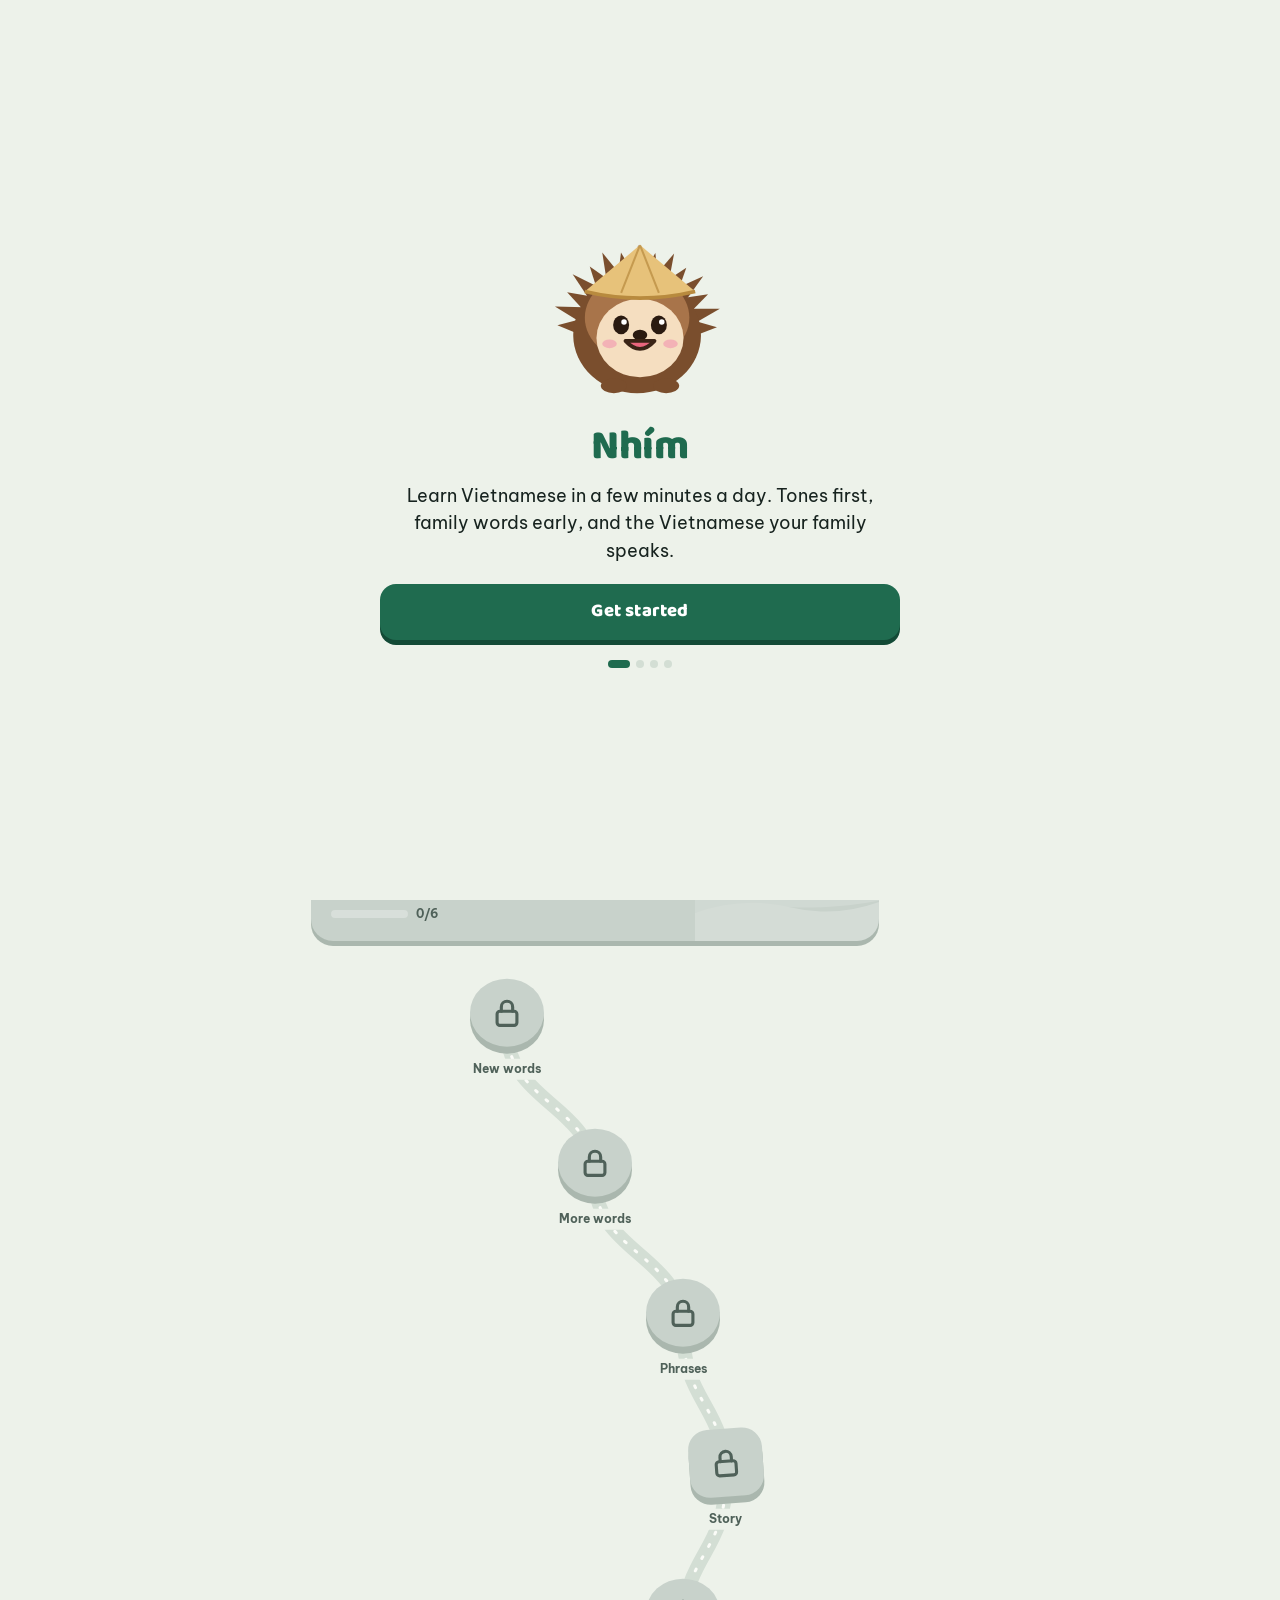
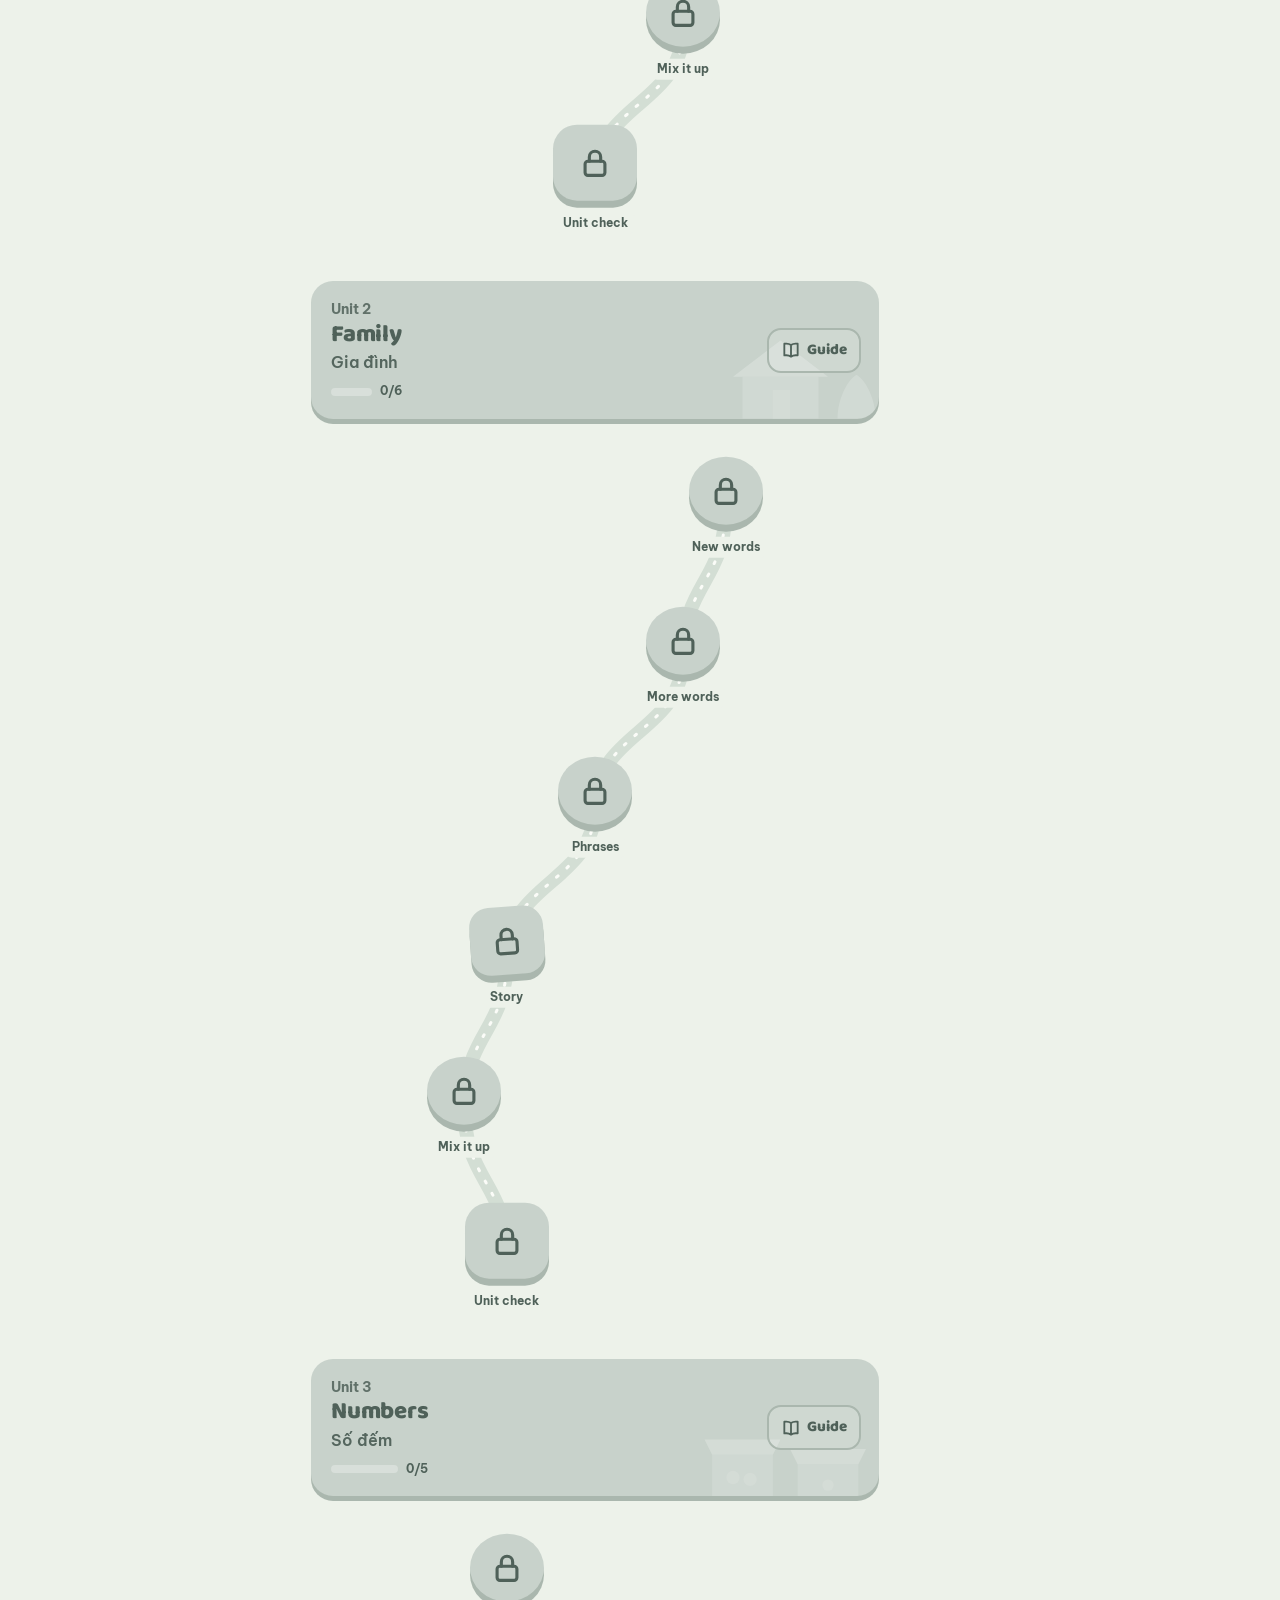
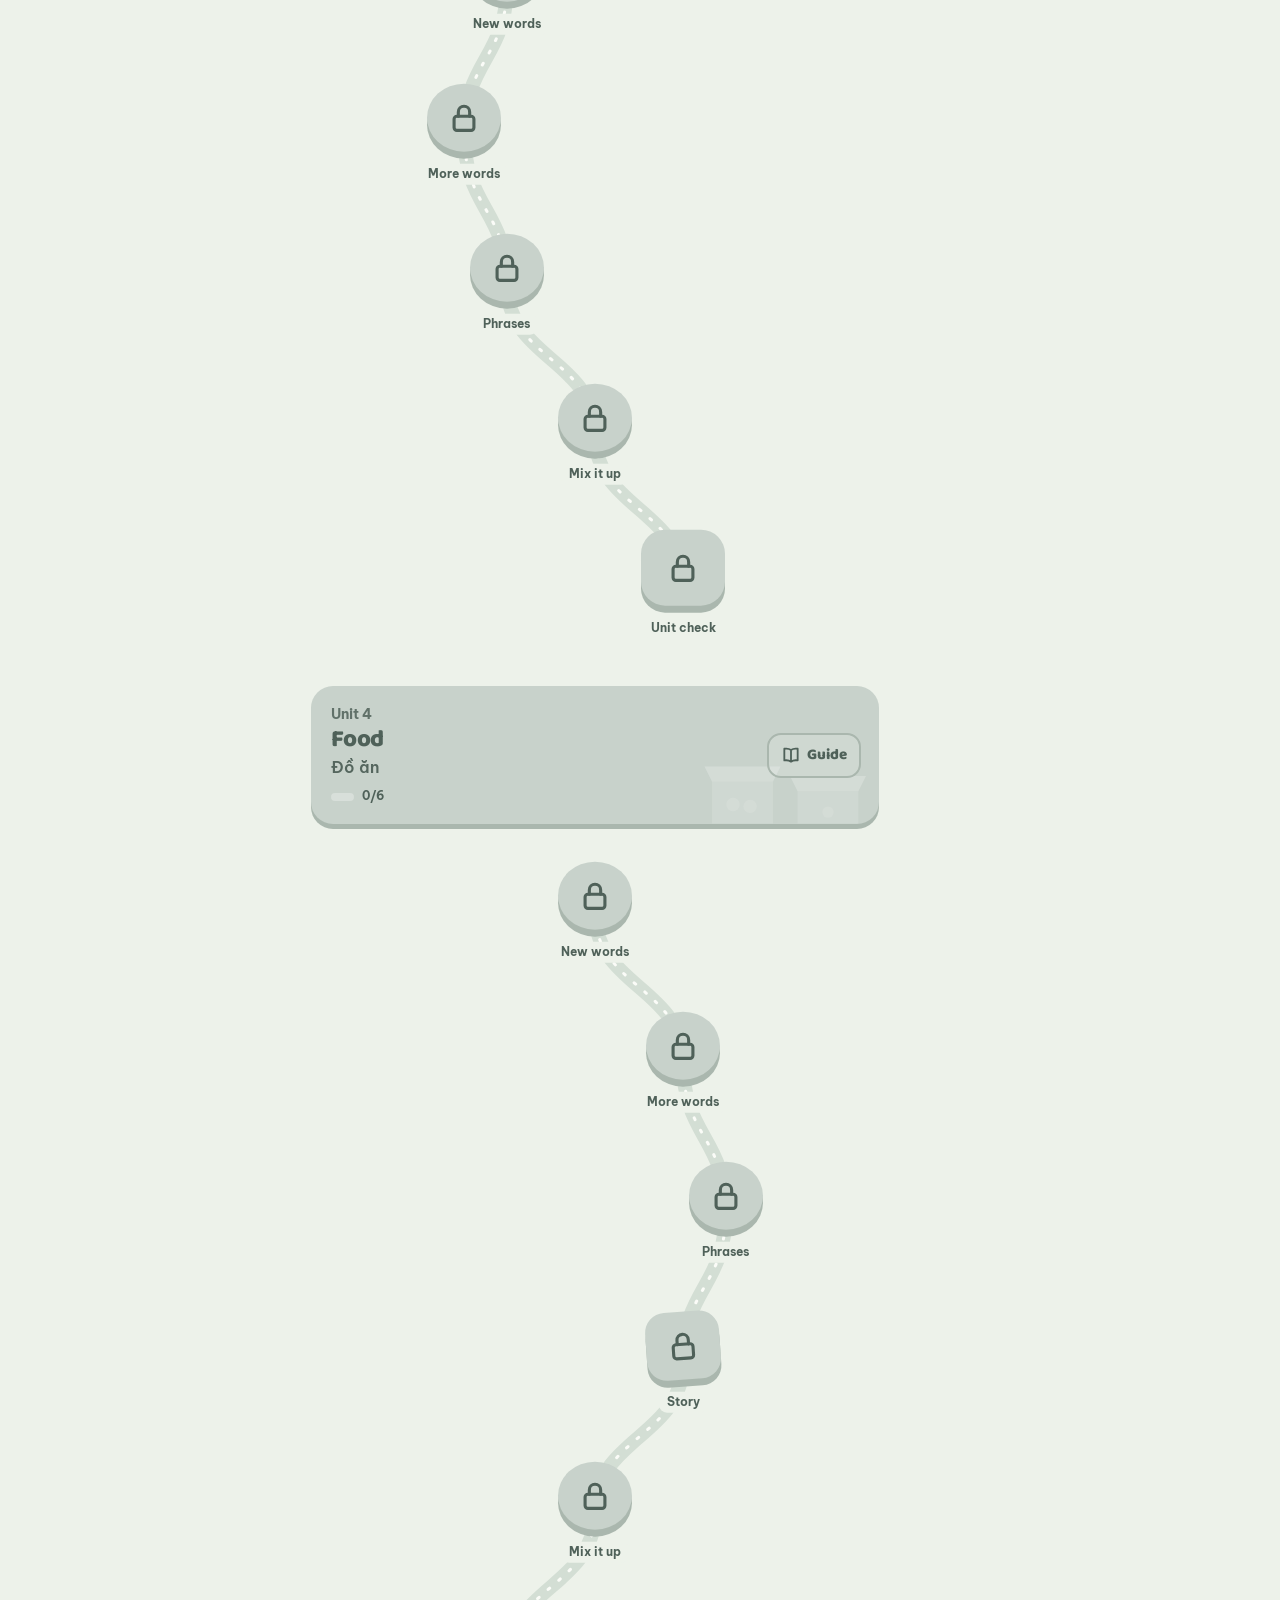
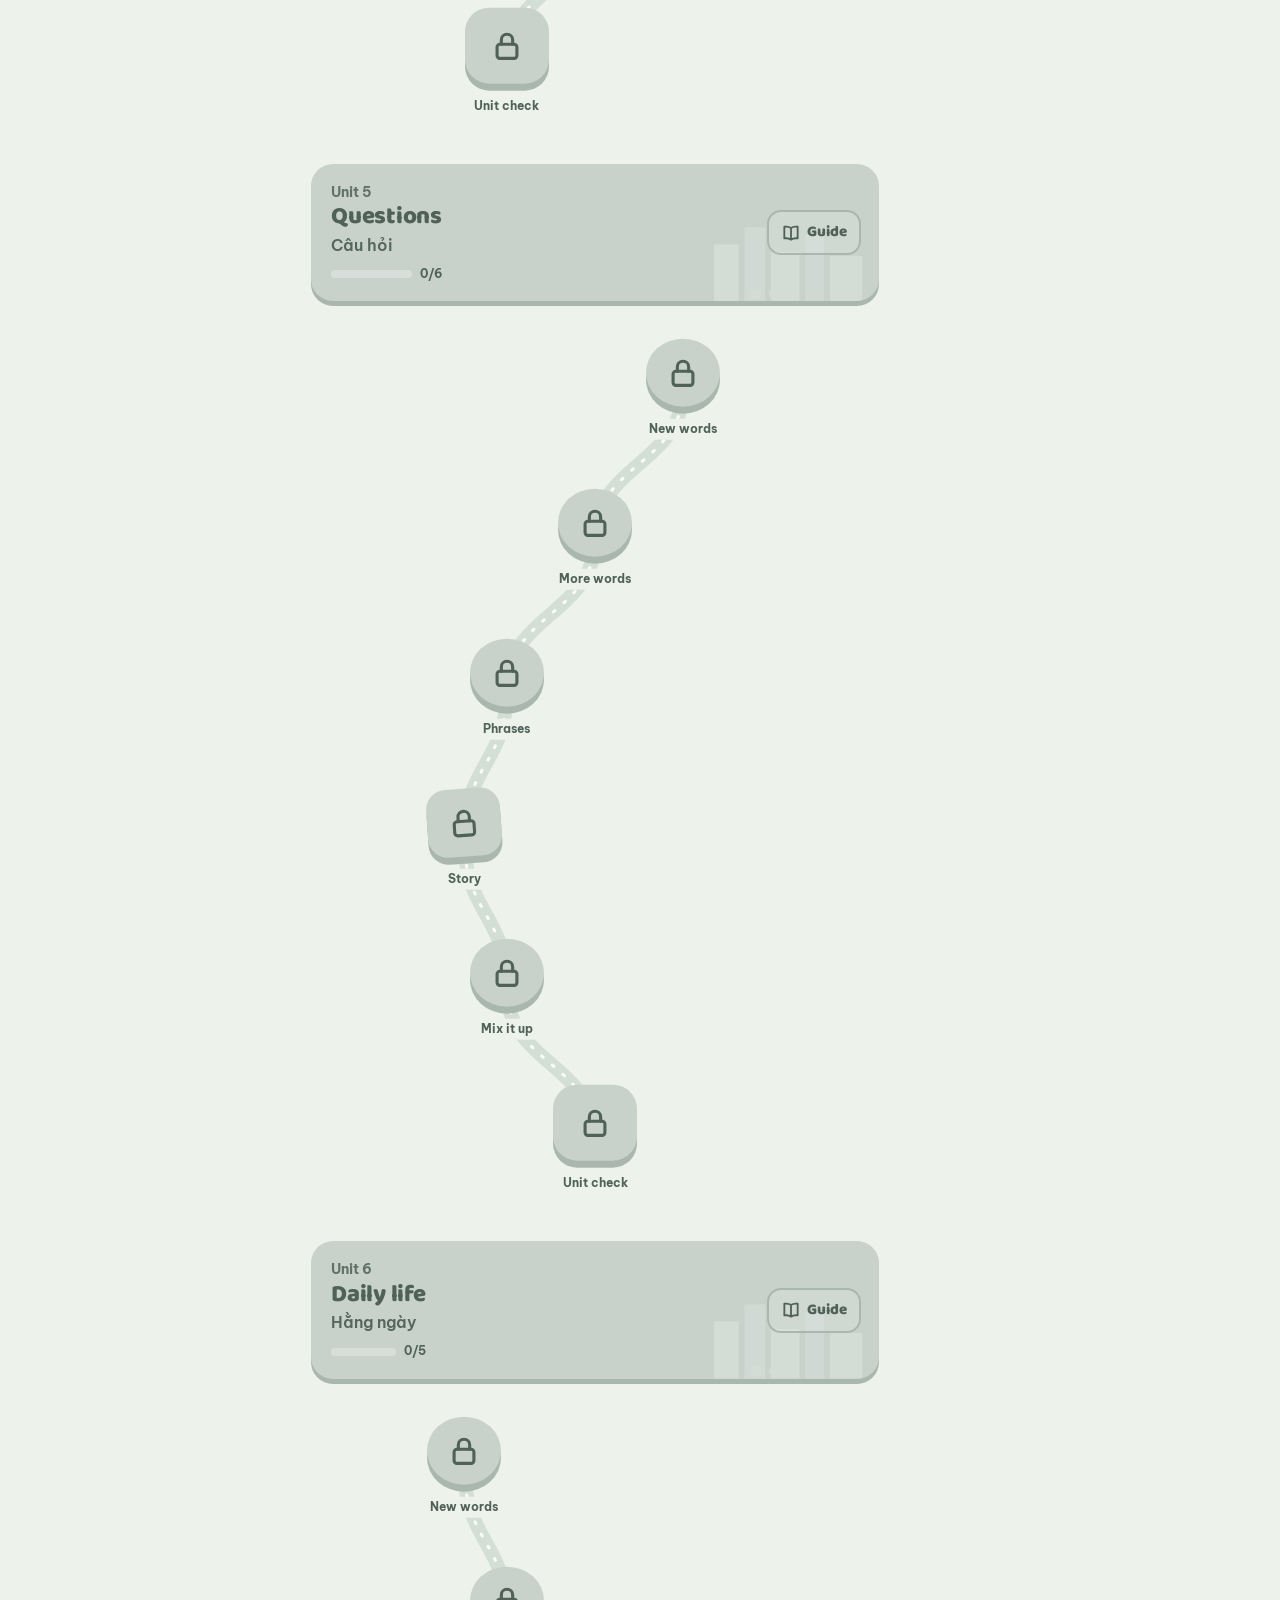
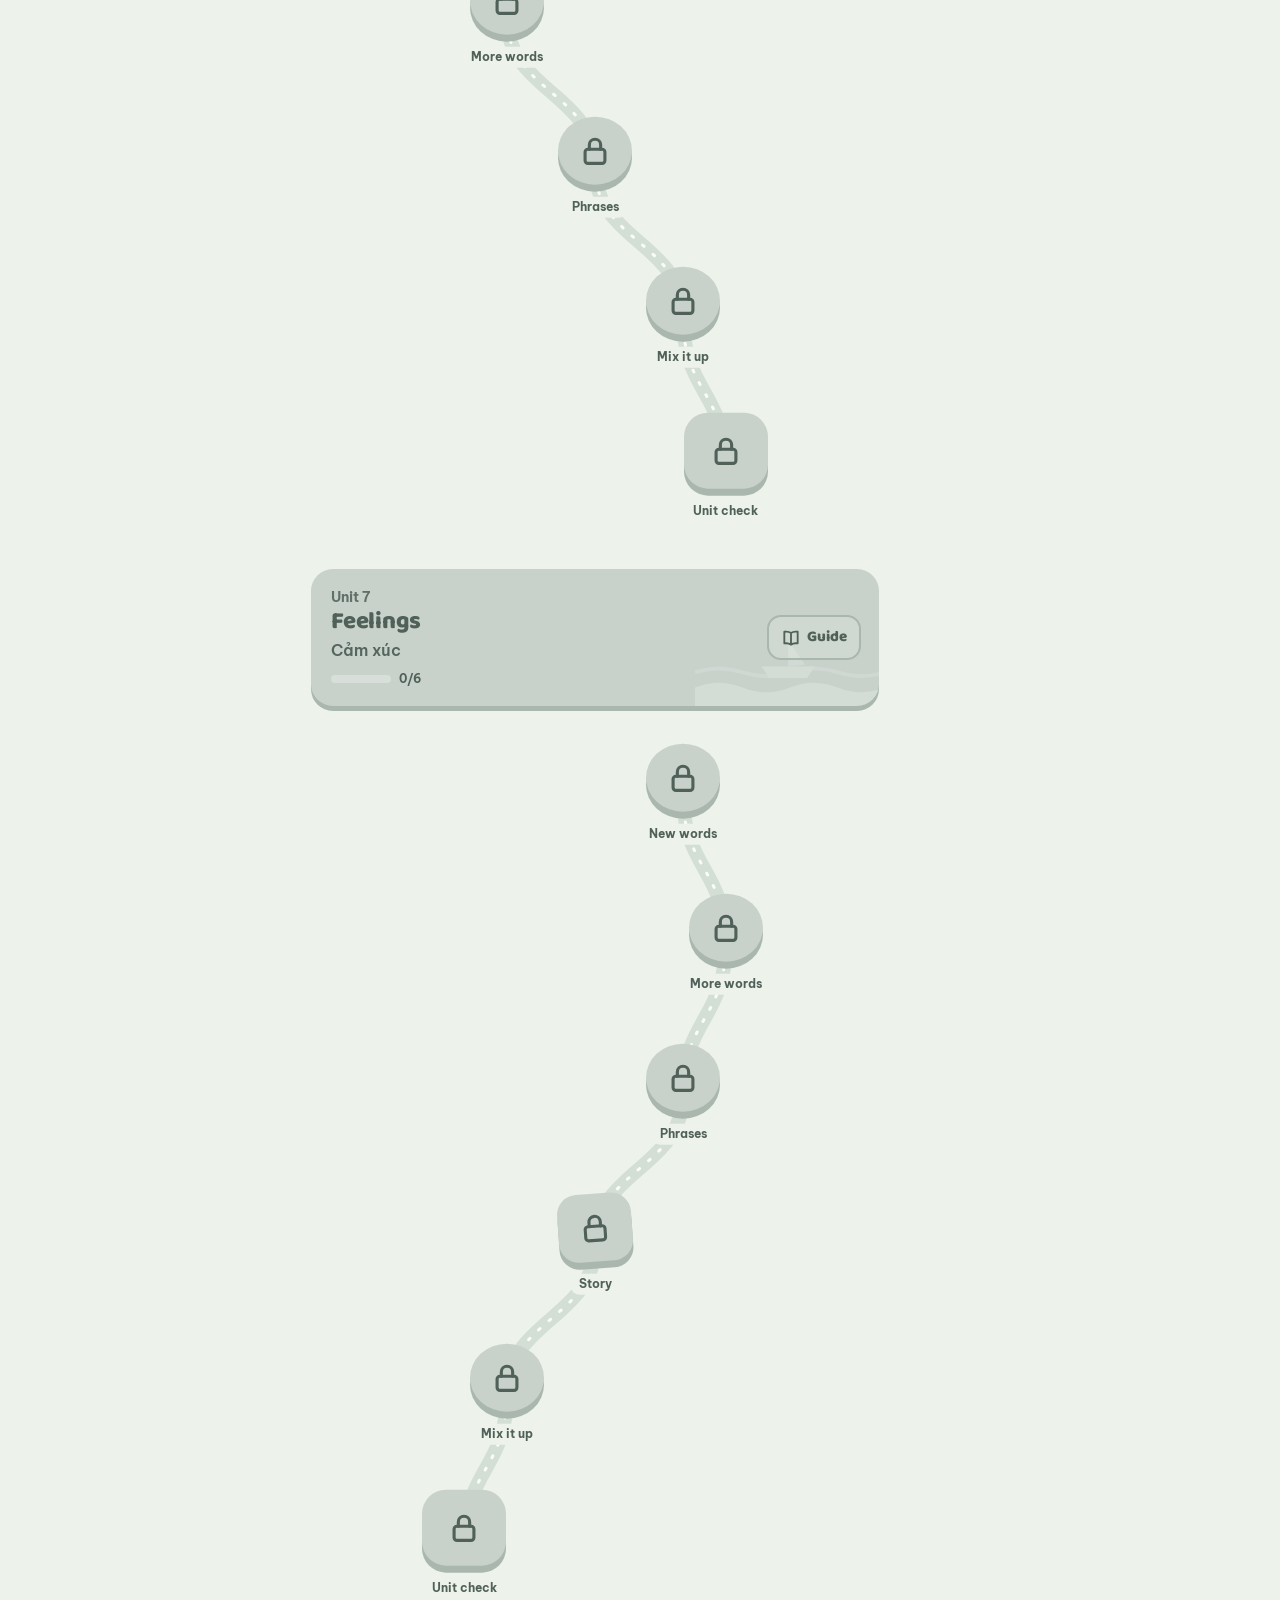
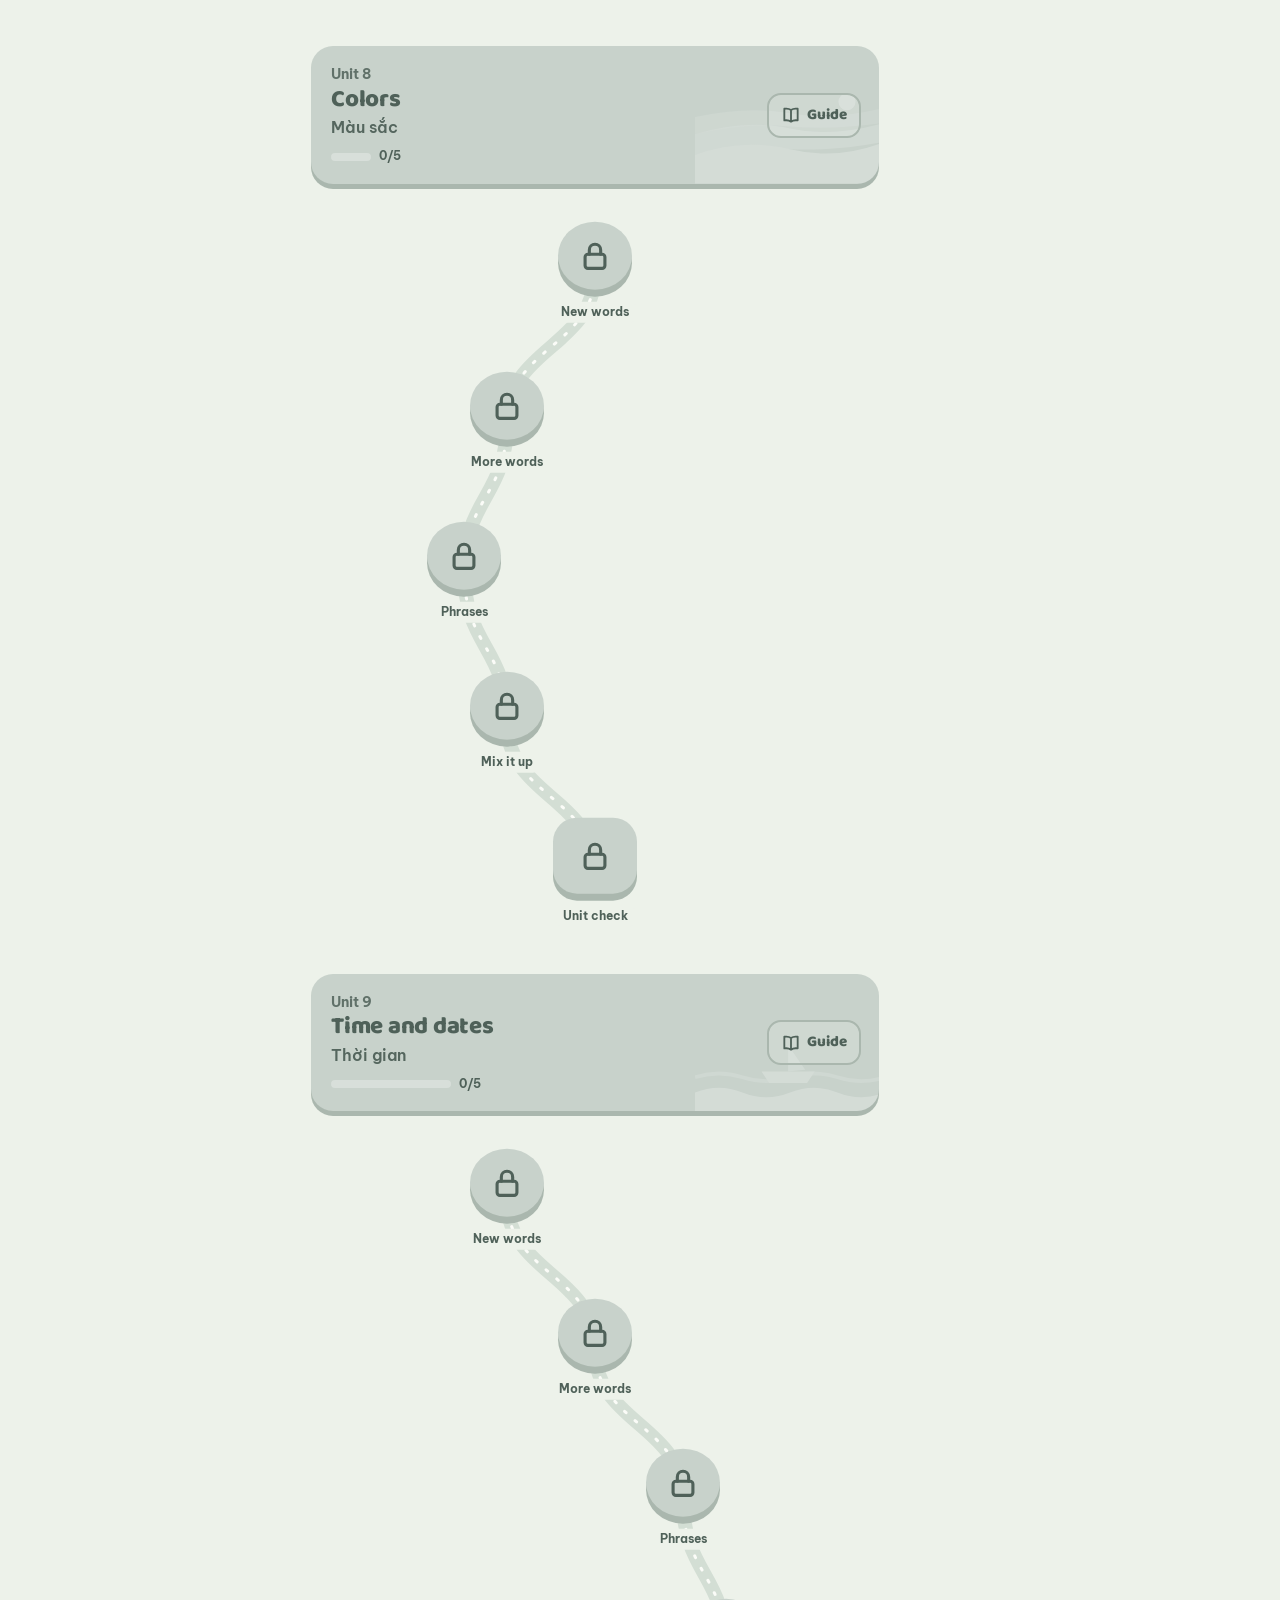
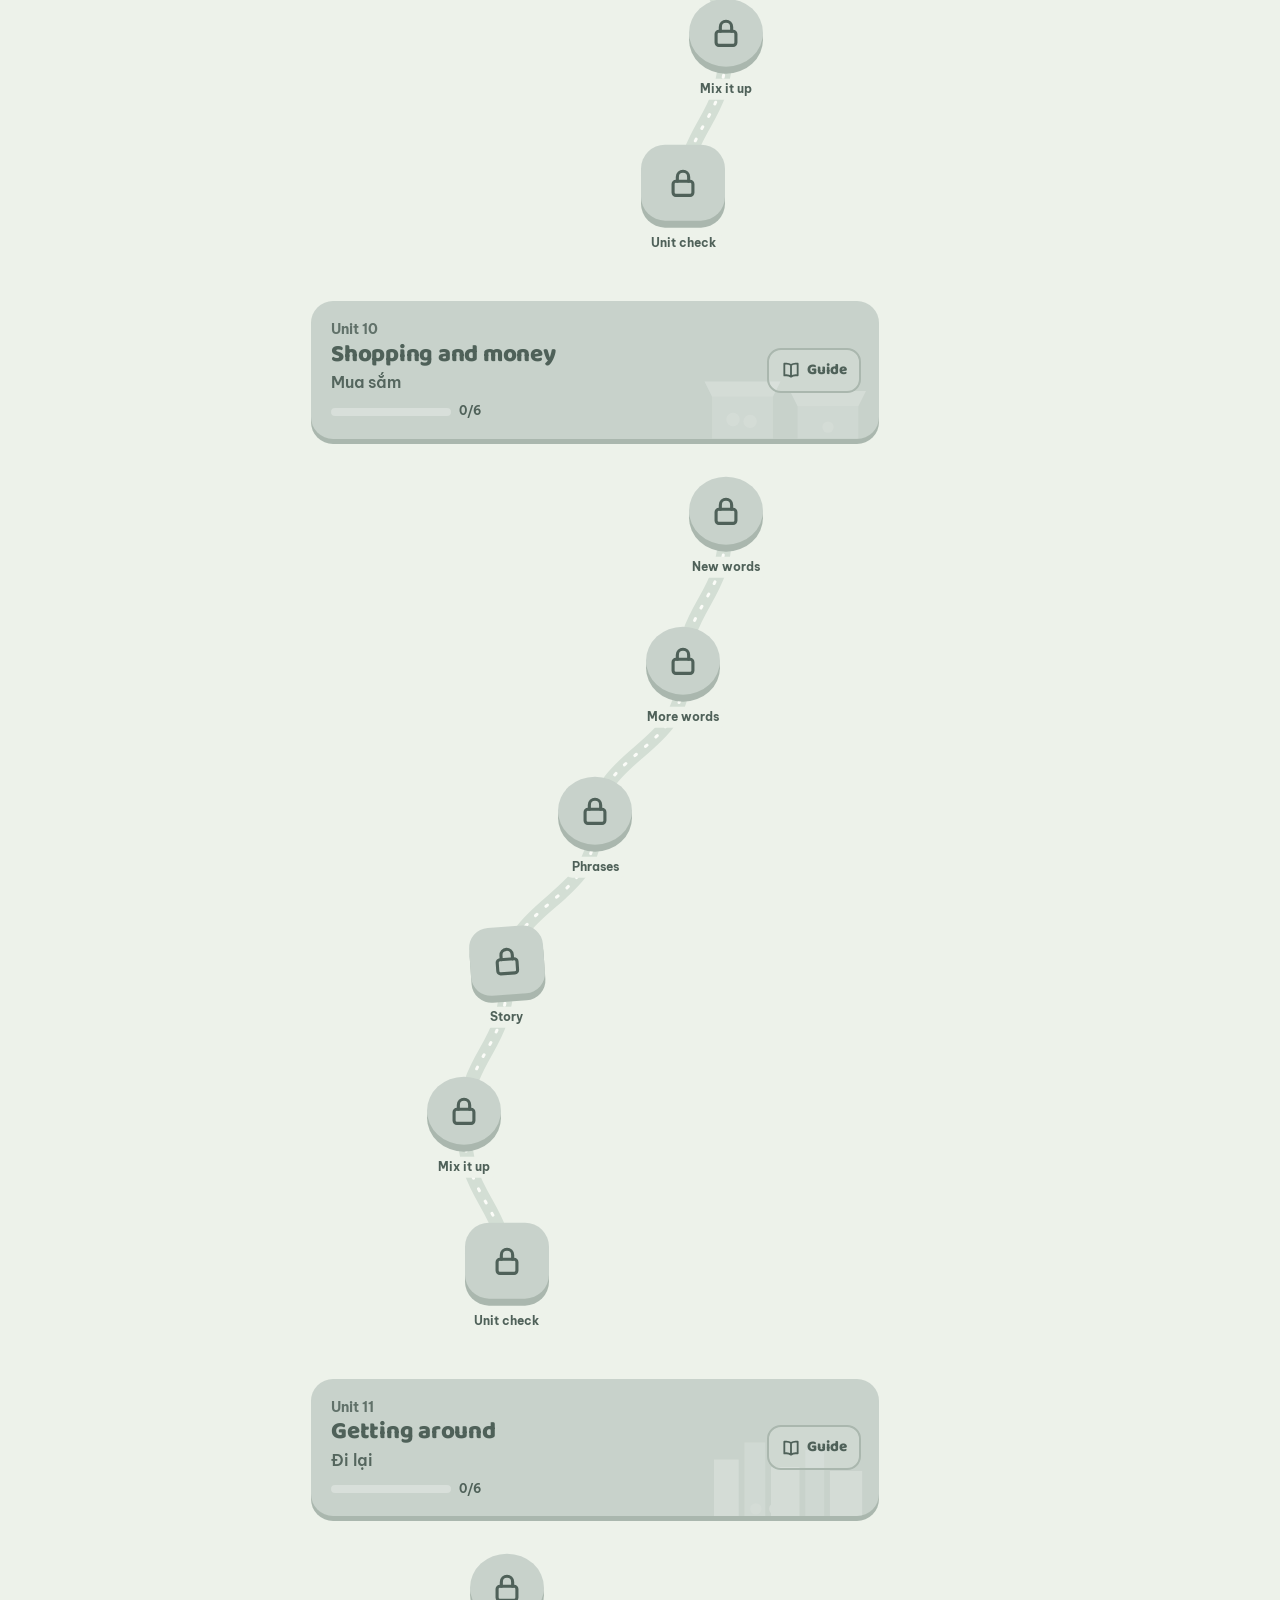
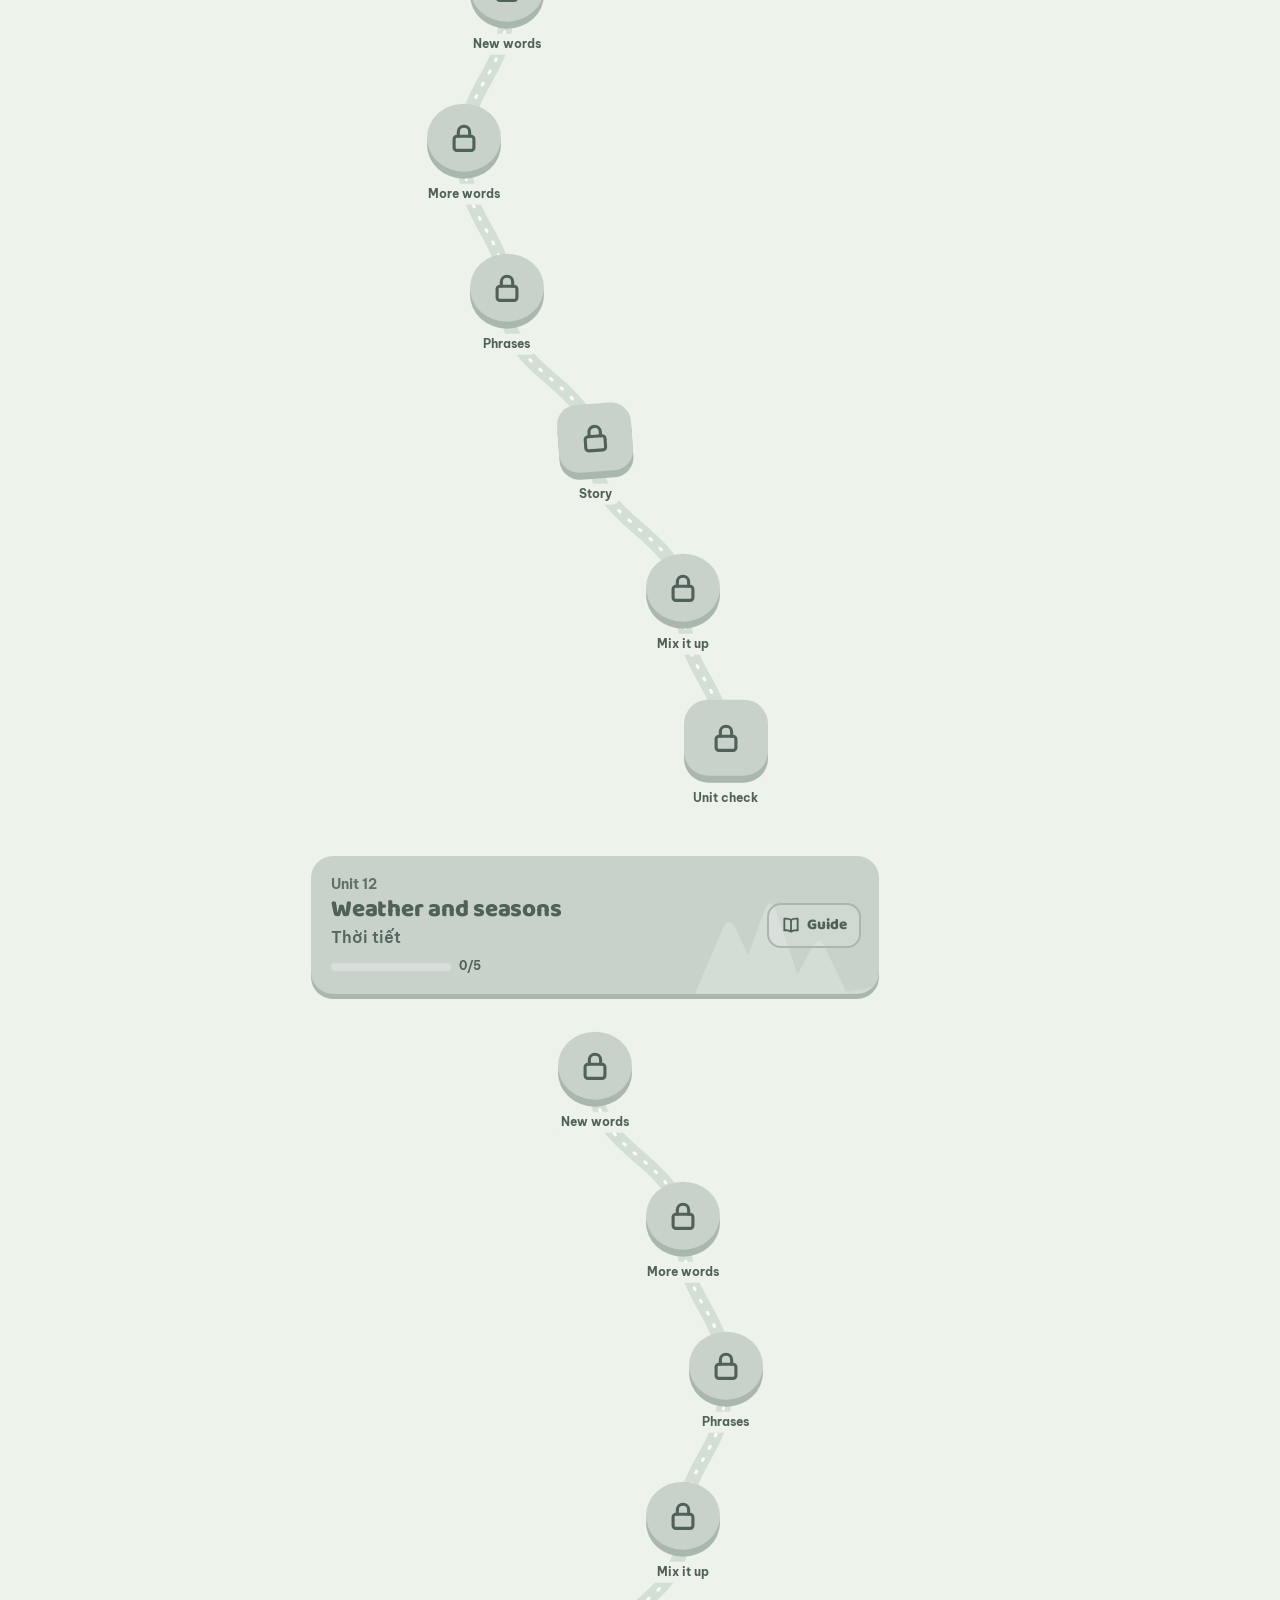
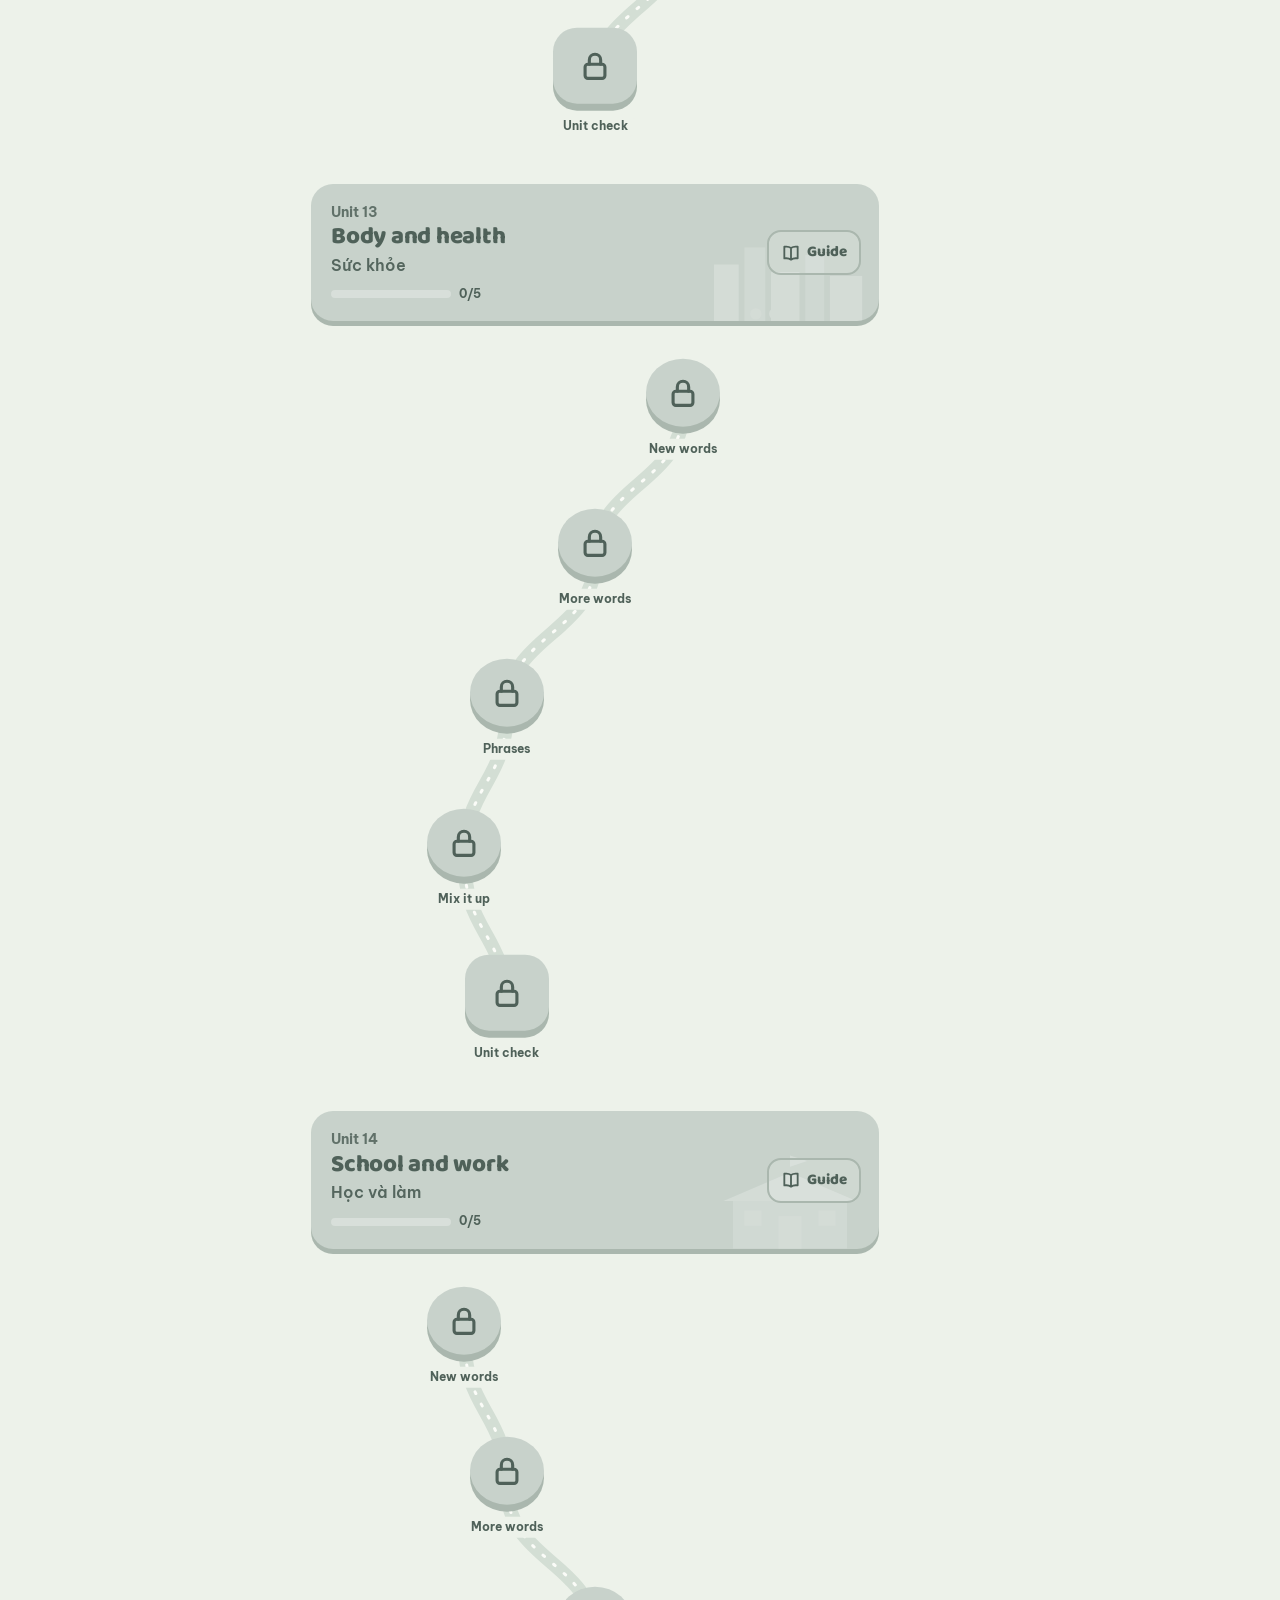
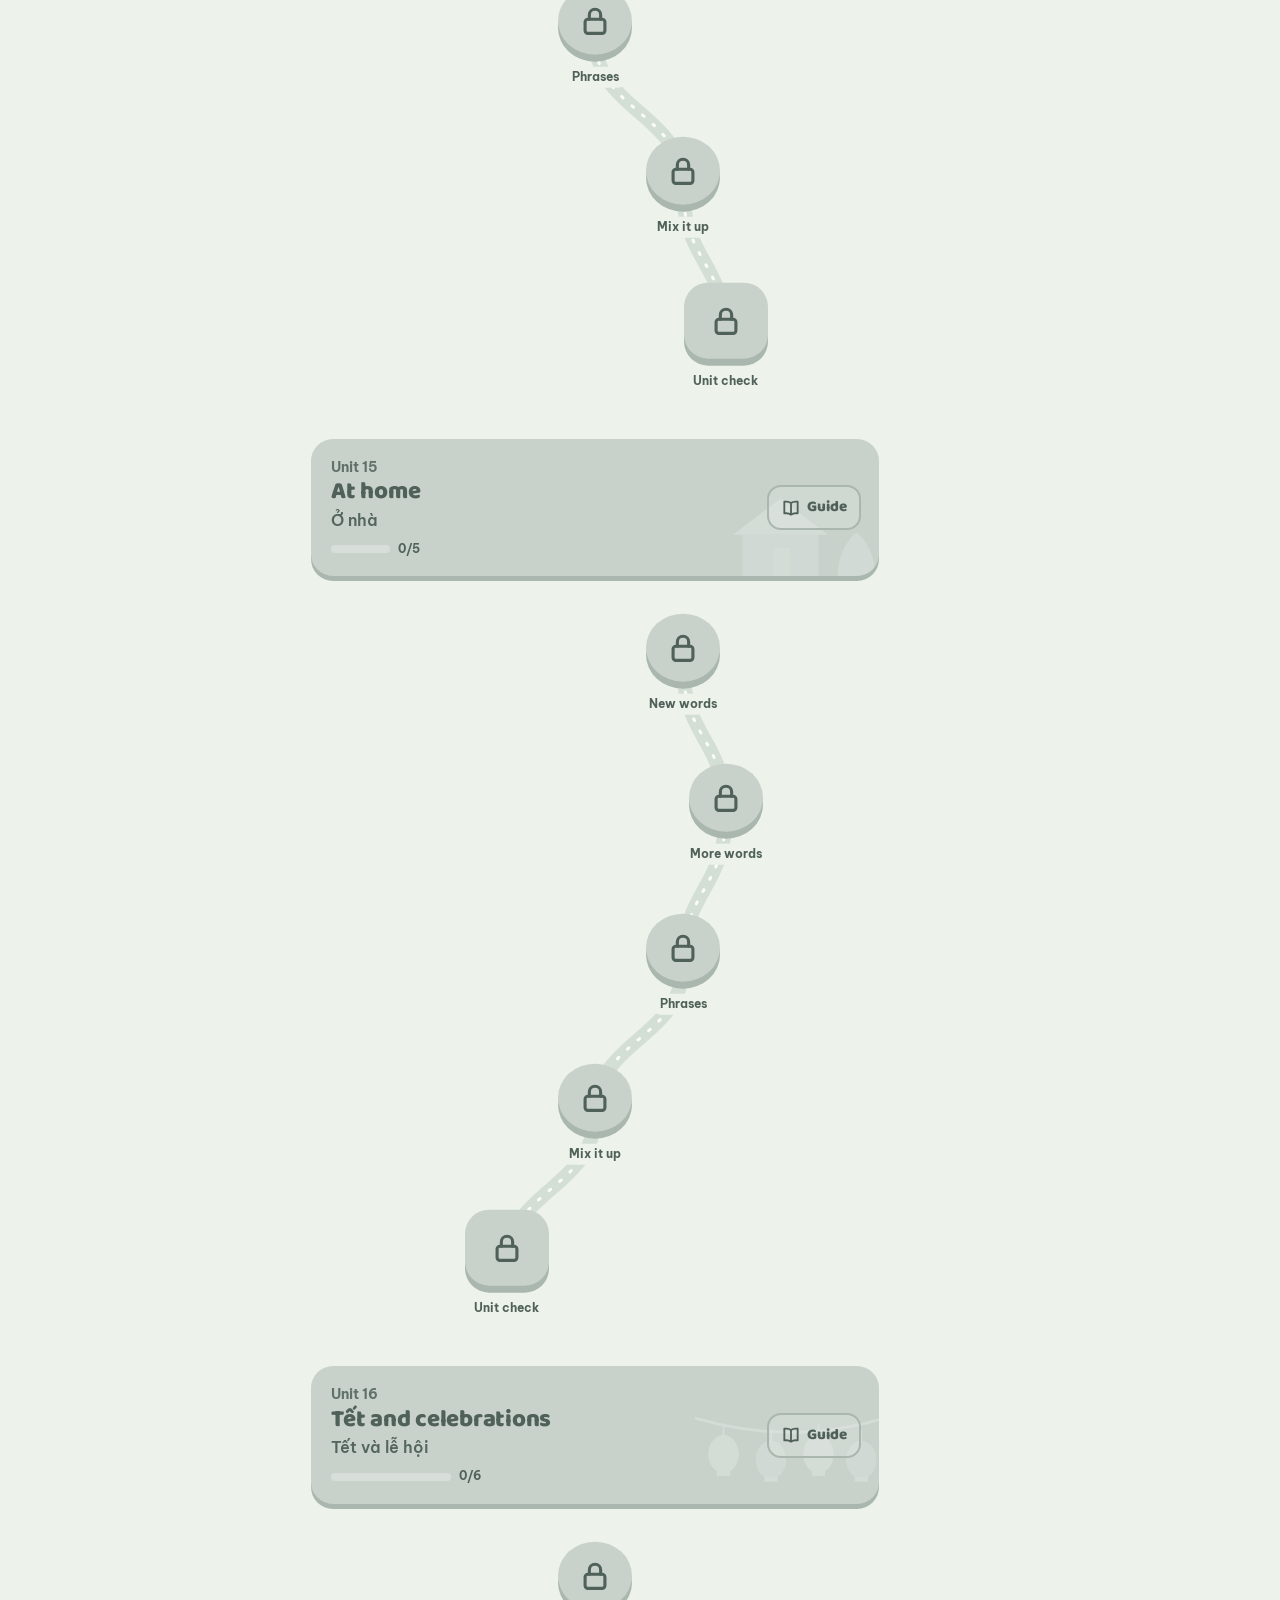
==== index.html @ 826b69d7 "Nhím: Learn Vietnamese Course, tone tools, stories, practice, and offline support. App icon redrawn " ====
<!doctype html>
<html lang="en">
<head>
<meta charset="utf-8">
<meta name="viewport" content="width=device-width, initial-scale=1, viewport-fit=cover">
<title>Nhím: Learn Vietnamese</title>
<meta name="description" content="Learn Vietnamese in short, game-like lessons. Six tones, 16 units, stories, and both Northern and Southern words. Made by Audrey Pham.">
<meta name="author" content="Audrey Pham">
<meta name="theme-color" content="#EDF2EA">
<meta property="og:type" content="website">
<meta property="og:title" content="Nhím: Learn Vietnamese">
<meta property="og:description" content="Tones first, family words early, and the Vietnamese your family speaks.">
<meta property="og:image" content="https://audreypham2007-spec.github.io/nhim/preview.png">
<meta name="twitter:card" content="summary_large_image">
<link rel="icon" href="icon.svg" type="image/svg+xml">
<link rel="apple-touch-icon" href="icon-192.png">
<link rel="manifest" href="manifest.webmanifest">
<link rel="preconnect" href="https://fonts.googleapis.com">
<link rel="preconnect" href="https://fonts.gstatic.com" crossorigin>
<link rel="stylesheet" href="https://fonts.googleapis.com/css2?family=Baloo+2:wght@600;700;800&family=Be+Vietnam+Pro:wght@400;500;600;700;800&display=swap&subset=vietnamese">
<link rel="stylesheet" href="css/styles.css">
</head>
<body>
<div class="shell">
  <nav class="rail" id="rail" aria-label="Sections"></nav>
  <div class="col">
    <header class="topbar">
      <a class="brand" id="brandTop" href="#" aria-label="Nhím home"></a>
      <div class="stats">
        <button class="stat c-streak" id="stStreak"></button>
        <button class="stat c-xp" id="stXp"></button>
        <button class="stat c-heart" id="stHearts"></button>
      </div>
    </header>
    <main id="view"></main>
  </div>
  <aside class="aside" id="aside" aria-label="Streak and quests"></aside>
</div>
<nav class="tabs" id="tabs" aria-label="Sections"></nav>
<div id="layer"></div>
<noscript><p style="padding:20px">Nhím needs JavaScript to run.</p></noscript>
<script src="js/data.js"></script>
<script src="js/ui.js"></script>
<script src="js/app.js"></script>
</body>
</html>
---- css/styles.css ----
/* Nhím v2
   Palette from Đông Hồ folk prints: banana-leaf green, indigo (chàm), lotus pink, sophora yellow (vàng hoè), on a pale celadon page.
   Layout: phone-first column. At 1024px+ a left nav rail and a right column for streak, goal and quests. */
:root{
  --page:#EDF2EA; --paper:#FBFCF8; --ink:#17231F; --ink-2:#4F6159; --rule:#D3DED4; --rule-2:#BFCDC2;
  --leaf:#1F6B4F; --leaf-deep:#134A36; --leaf-tint:#DCEDE2;
  --indigo:#2B3A67; --indigo-tint:#E0E4F1;
  --lotus:#C23B5E; --lotus-tint:#F8E0E7;
  --gold:#E2A72E; --gold-deep:#A87610; --gold-tint:#FBEED0;
  --ok:#2B8A57; --ok-tint:#DCF2E4; --bad:#C2413A; --bad-tint:#FADFDC;
  --locked:#C8D2CB; --locked-deep:#AAB7AE;
  --quill:#7A4E2D; --quill-2:#A8744A; --face:#F5DEC0; --hat:#E7C27A; --hat-line:#B88A3E;
  --display:"Baloo 2","Be Vietnam Pro",system-ui,sans-serif;
  --body:"Be Vietnam Pro","Segoe UI",system-ui,-apple-system,sans-serif;
  --r-s:10px; --r-m:16px; --r-l:22px;
  --side:max(16px,env(safe-area-inset-left,0px)); --side-r:max(16px,env(safe-area-inset-right,0px));
  color-scheme:light;
}
@media (prefers-color-scheme:dark){:root:not([data-theme="light"]){
  --page:#0E1714; --paper:#15211D; --ink:#E5EFE9; --ink-2:#9CB2A7; --rule:#26372F; --rule-2:#33473E;
  --leaf:#3FB88E; --leaf-deep:#25876A; --leaf-tint:#173A2E; --indigo:#8FA2E0; --indigo-tint:#1D2440;
  --lotus:#EE7C9C; --lotus-tint:#3A1B26; --gold:#F0BE52; --gold-deep:#B4831F; --gold-tint:#3A2F15;
  --ok:#57C78B; --ok-tint:#14331F; --bad:#F07B71; --bad-tint:#3B1C19; --locked:#2E3F38; --locked-deep:#22302A;
  --quill:#B07A4E; --quill-2:#D29A68; --face:#E9CFAE; color-scheme:dark}}
:root[data-theme="dark"]{
  --page:#0E1714; --paper:#15211D; --ink:#E5EFE9; --ink-2:#9CB2A7; --rule:#26372F; --rule-2:#33473E;
  --leaf:#3FB88E; --leaf-deep:#25876A; --leaf-tint:#173A2E; --indigo:#8FA2E0; --indigo-tint:#1D2440;
  --lotus:#EE7C9C; --lotus-tint:#3A1B26; --gold:#F0BE52; --gold-deep:#B4831F; --gold-tint:#3A2F15;
  --ok:#57C78B; --ok-tint:#14331F; --bad:#F07B71; --bad-tint:#3B1C19; --locked:#2E3F38; --locked-deep:#22302A;
  --quill:#B07A4E; --quill-2:#D29A68; --face:#E9CFAE; color-scheme:dark}

*{box-sizing:border-box}
html,body{margin:0;min-height:100%}
body{background:var(--page);color:var(--ink);font-family:var(--body);font-size:16px;line-height:1.5;-webkit-tap-highlight-color:transparent;-webkit-font-smoothing:antialiased}
button{font:inherit;color:inherit;cursor:pointer}
a{color:var(--leaf)}
:focus-visible{outline:3px solid var(--lotus);outline-offset:2px}
h1,h2,h3{font-family:var(--display);margin:0;line-height:1.1;font-weight:800;letter-spacing:-.01em}
p{margin:0}
.sr{position:absolute;width:1px;height:1px;overflow:hidden;clip:rect(0 0 0 0);white-space:nowrap}
svg{display:block}

/* ---------- shell ---------- */
.shell{display:grid;grid-template-columns:1fr;min-height:100vh}
.rail{display:none}
.col{width:100%;max-width:600px;margin:0 auto;padding:0 var(--side-r) 110px var(--side)}
.aside{display:none}
.topbar{position:sticky;top:0;z-index:5;background:var(--page);display:flex;align-items:center;justify-content:space-between;gap:10px;
  padding:calc(10px + env(safe-area-inset-top,0px)) 0 10px;border-bottom:2px solid var(--rule)}
.brand{display:flex;align-items:center;gap:6px;font-family:var(--display);font-weight:800;font-size:1.6rem;color:var(--leaf);letter-spacing:-.02em;text-decoration:none}
.brand svg{width:38px;height:38px}
.stats{display:flex;gap:4px}
.stat{display:flex;align-items:center;gap:4px;font-family:var(--display);font-weight:800;font-size:1.05rem;font-variant-numeric:tabular-nums;border:none;background:none;padding:6px 8px;border-radius:12px}
.stat:hover{background:var(--paper)}
.stat svg{width:24px;height:24px}
.c-streak{color:var(--gold)} .c-streak.cold{color:var(--locked-deep)} .c-xp{color:var(--leaf)} .c-heart{color:var(--lotus)}
nav.tabs{position:fixed;left:0;right:0;bottom:0;z-index:6;background:var(--paper);border-top:2px solid var(--rule);padding:6px var(--side-r) calc(6px + env(safe-area-inset-bottom,0px)) var(--side)}
nav.tabs .in{max-width:600px;margin:0 auto;display:grid;grid-template-columns:repeat(5,1fr);gap:2px}
.tab{background:none;border:2px solid transparent;border-radius:14px;padding:5px 2px;display:flex;flex-direction:column;align-items:center;gap:1px;font-size:.7rem;font-weight:700;color:var(--ink-2)}
.tab svg{width:26px;height:26px}
.tab[aria-current="page"]{color:var(--leaf);border-color:var(--leaf-tint);background:var(--leaf-tint)}
main{padding-top:18px;display:flex;flex-direction:column;gap:22px}

@media (min-width:1024px){
  .shell{grid-template-columns:240px minmax(0,600px) 330px;justify-content:center;gap:40px}
  .rail{display:flex;flex-direction:column;gap:6px;position:sticky;top:0;height:100vh;padding:24px 12px;border-right:2px solid var(--rule)}
  .rail .brand{padding:0 12px 18px;font-size:2rem}
  .rail .tab{flex-direction:row;gap:14px;font-size:.95rem;padding:10px 14px;justify-content:flex-start;letter-spacing:.01em}
  .rail .tab svg{width:30px;height:30px}
  .col{padding-bottom:60px}
  .topbar .brand{visibility:hidden}
  nav.tabs{display:none}
  .aside{display:flex;flex-direction:column;gap:18px;position:sticky;top:0;align-self:start;padding-top:24px}
}

/* ---------- cards / panels ---------- */
.panel{background:var(--paper);border:2px solid var(--rule);border-radius:var(--r-l);padding:18px;display:flex;flex-direction:column;gap:12px;min-width:0}
.panel h2{font-size:1.35rem}
.panel h3{font-size:1.05rem}
.muted{color:var(--ink-2)}
.small{font-size:.86rem}
.row{display:flex;gap:10px;flex-wrap:wrap;align-items:center}
.spread{display:flex;justify-content:space-between;align-items:center;gap:10px}
.meter{height:14px;background:var(--rule);border-radius:99px;overflow:hidden;flex:1}
.meter i{display:block;height:100%;background:var(--gold);border-radius:99px;transition:width .5s cubic-bezier(.2,.8,.2,1)}
.meter.leaf i{background:var(--leaf)}

/* ---------- buttons ---------- */
.btn{display:inline-flex;align-items:center;justify-content:center;gap:8px;width:100%;border:none;border-radius:var(--r-m);padding:14px 18px;font-family:var(--display);font-weight:800;font-size:1.15rem;letter-spacing:.01em;
  background:var(--leaf);color:#fff;box-shadow:0 5px 0 var(--leaf-deep);transition:transform .06s}
.btn:active{transform:translateY(4px);box-shadow:0 1px 0 var(--leaf-deep)}
.btn:disabled{background:var(--locked);color:var(--ink-2);box-shadow:0 5px 0 var(--locked-deep);cursor:not-allowed}
.btn.bad{background:var(--bad);box-shadow:0 5px 0 #8B2A24}
.btn.gold{background:var(--gold);color:#3A2600;box-shadow:0 5px 0 var(--gold-deep)}
.btn.ghost{background:var(--paper);color:var(--leaf);border:2px solid var(--rule);box-shadow:0 4px 0 var(--rule)}
.btn.slim{width:auto;padding:9px 16px;font-size:1rem}
.chipbtn{border:2px solid var(--rule);border-bottom-width:4px;background:var(--paper);border-radius:12px;padding:7px 12px;font-weight:700}
.chipbtn[aria-pressed="true"]{border-color:var(--leaf);background:var(--leaf-tint);color:var(--leaf)}

/* ---------- path ---------- */
.hello{display:flex;gap:14px;align-items:center}
.hello svg{width:72px;height:72px;flex:none}
.hello .speech{position:relative;background:var(--paper);border:2px solid var(--rule);border-radius:18px;padding:12px 14px;font-weight:500}
.hello .speech::before{content:"";position:absolute;left:-9px;top:50%;width:14px;height:14px;background:var(--paper);border-left:2px solid var(--rule);border-bottom:2px solid var(--rule);transform:translateY(-50%) rotate(45deg)}
.hello b{color:var(--leaf)}
.unit{display:flex;flex-direction:column;gap:6px}
.ubanner{position:relative;overflow:hidden;border-radius:var(--r-l);color:#fff;background:var(--u);padding:18px 18px 18px 20px;display:flex;align-items:center;justify-content:space-between;gap:12px;min-height:108px;box-shadow:0 5px 0 color-mix(in srgb,var(--u) 70%,#000)}
.ubanner.locked{background:var(--locked);color:var(--ink-2);box-shadow:0 5px 0 var(--locked-deep)}
.ubanner .scene{position:absolute;right:-6px;bottom:0;width:190px;height:100%;opacity:.22;pointer-events:none}
.ubanner .t{position:relative;display:flex;flex-direction:column;gap:2px;min-width:0}
.ubanner .num{font-weight:700;font-size:.85rem;opacity:.85}
.ubanner h2{font-size:1.5rem}
.ubanner .vi{font-size:1rem;opacity:.95;font-weight:600}
.ubanner .unitbar{display:flex;align-items:center;gap:8px;margin-top:6px;font-size:.78rem;font-weight:700}
.ubanner .unitbar .meter{height:8px;max-width:120px;background:rgba(255,255,255,.28)}
.ubanner .unitbar .meter i{background:#fff}
.guidebtn{position:relative;flex:none;border:2px solid rgba(255,255,255,.55);background:rgba(255,255,255,.12);color:inherit;border-radius:14px;padding:9px 12px;font-weight:800;font-family:var(--display);font-size:.95rem;display:flex;gap:6px;align-items:center}
.guidebtn svg{width:20px;height:20px}
.ubanner.locked .guidebtn{border-color:var(--locked-deep)}
.trail{position:relative;margin:4px 0 10px}
.trail svg.road{position:absolute;inset:0;width:100%;height:100%;overflow:visible;pointer-events:none}
.stop{position:absolute;transform:translate(-50%,-50%);display:flex;flex-direction:column;align-items:center}
.node{position:relative;width:74px;height:68px;border-radius:50%;border:none;background:var(--u);box-shadow:0 7px 0 color-mix(in srgb,var(--u) 65%,#000);display:grid;place-items:center;color:#fff;transition:transform .08s}
.node svg{width:34px;height:34px}
.node:active{transform:translateY(5px);box-shadow:0 2px 0 color-mix(in srgb,var(--u) 65%,#000)}
.node.done{background:var(--gold);box-shadow:0 7px 0 var(--gold-deep)}
.node.locked{background:var(--locked);box-shadow:0 7px 0 var(--locked-deep);color:var(--ink-2)}
.node.check{width:84px;height:76px;border-radius:24px}
.node.story{border-radius:20px;transform:rotate(-4deg)}
.node.story:active{transform:rotate(-4deg) translateY(5px)}
.node.current{outline:none}
.node.current::before{content:"";position:absolute;inset:-10px;border-radius:50%;border:5px solid var(--u);opacity:.28}
.node.check.current::before,.node.story.current::before{border-radius:30px}
.startflag{position:absolute;z-index:2;bottom:calc(100% + 10px);left:50%;transform:translateX(-50%);background:var(--paper);color:var(--u);border:2px solid var(--rule);font-family:var(--display);font-weight:800;padding:4px 12px;border-radius:12px;white-space:nowrap;font-size:1rem;animation:float 2.2s ease-in-out infinite}
.startflag::after{content:"";position:absolute;top:100%;left:50%;width:12px;height:12px;background:var(--paper);border-right:2px solid var(--rule);border-bottom:2px solid var(--rule);transform:translate(-50%,-6px) rotate(45deg)}
.stop .lbl{margin-top:12px;font-size:.78rem;color:var(--ink-2);font-weight:700;white-space:nowrap;background:var(--page);padding:1px 8px;border-radius:8px;position:relative}
.walker{position:absolute;width:76px;height:76px;transform:translate(-50%,-50%);pointer-events:none}
.walker svg{width:100%;height:100%}
@keyframes float{0%,100%{transform:translate(-50%,0)}50%{transform:translate(-50%,-5px)}}
.endnote{text-align:center;color:var(--ink-2);font-size:.9rem;padding:8px 0 20px}

/* ---------- aside widgets ---------- */
.widget{background:var(--paper);border:2px solid var(--rule);border-radius:var(--r-l);padding:16px;display:flex;flex-direction:column;gap:12px}
.widget h3{font-size:1.15rem}
.quest{display:grid;grid-template-columns:36px 1fr;gap:10px;align-items:center}
.quest .qi{width:36px;height:36px;border-radius:10px;display:grid;place-items:center;background:var(--gold-tint);color:var(--gold-deep)}
.quest .qi svg{width:22px;height:22px}
.quest.done .qi{background:var(--ok-tint);color:var(--ok)}
.quest p{font-weight:600;font-size:.92rem;margin-bottom:4px}
.quest .spread span{font-size:.75rem;color:var(--ink-2);font-weight:700;font-variant-numeric:tabular-nums}
.streakbig{display:flex;align-items:center;gap:12px}
.streakbig svg{width:46px;height:46px}
.streakbig b{font-family:var(--display);font-size:2rem;line-height:1}
.week{display:grid;grid-template-columns:repeat(7,1fr);gap:4px;text-align:center;font-size:.72rem;font-weight:700;color:var(--ink-2)}
.week i{display:grid;place-items:center;width:28px;height:28px;margin:4px auto 0;border-radius:50%;background:var(--rule);color:#fff}
.week i.on{background:var(--gold)}
.week i.today{box-shadow:0 0 0 3px var(--paper),0 0 0 5px var(--gold)}
.week i svg{width:16px;height:16px}

/* ---------- lesson ---------- */
.lesson{position:fixed;inset:0;z-index:20;background:var(--page);display:flex;flex-direction:column;padding:calc(12px + env(safe-area-inset-top,0px)) var(--side-r) 0 var(--side)}
.lesson .in{max-width:620px;width:100%;margin:0 auto;flex:1;display:flex;flex-direction:column;gap:14px;min-height:0}
.lhead{display:flex;align-items:center;gap:12px}
.xbtn{background:none;border:none;color:var(--ink-2);padding:6px;border-radius:10px;display:grid;place-items:center}
.xbtn svg{width:28px;height:28px}
.pbar{flex:1;height:18px;background:var(--rule);border-radius:99px;overflow:hidden;position:relative}
.pbar i{display:block;height:100%;background:var(--leaf);border-radius:99px;transition:width .35s cubic-bezier(.2,.8,.2,1);position:relative}
.pbar i::after{content:"";position:absolute;left:10px;right:10px;top:4px;height:4px;border-radius:9px;background:rgba(255,255,255,.35)}
.pbar.hot i{background:var(--gold)}
.combo{position:absolute;right:8px;top:50%;transform:translateY(-50%);font-family:var(--display);font-weight:800;font-size:.75rem;color:var(--gold-deep)}
.lbody{flex:1;overflow-y:auto;display:flex;flex-direction:column;gap:18px;padding:10px 2px 16px;min-height:0}
.qtitle{font-family:var(--display);font-weight:800;font-size:1.6rem;line-height:1.15}
.qnew{display:inline-flex;align-items:center;gap:6px;color:var(--lotus);font-weight:800;font-size:.9rem}
.qnew svg{width:18px;height:18px}
.prompt{display:flex;gap:12px;align-items:flex-end}
.prompt>svg{width:96px;height:96px;flex:none}
.bubble{position:relative;border:2px solid var(--rule);border-radius:18px;padding:12px 16px;font-size:1.3rem;font-weight:600;background:var(--paper);display:flex;gap:10px;align-items:center;flex-wrap:wrap;min-width:0;margin-bottom:18px}
.bubble::before{content:"";position:absolute;left:-9px;bottom:16px;width:14px;height:14px;background:var(--paper);border-left:2px solid var(--rule);border-bottom:2px solid var(--rule);transform:rotate(45deg)}
.spk{border:none;background:var(--leaf-tint);color:var(--leaf);border-radius:12px;width:42px;height:42px;display:grid;place-items:center;flex:none}
.spk svg{width:24px;height:24px}
.spk.big{width:110px;height:110px;border-radius:26px;background:var(--leaf);color:#fff;box-shadow:0 7px 0 var(--leaf-deep)}
.spk.big svg{width:52px;height:52px}
.spk.mid{width:72px;height:72px;border-radius:20px;background:var(--leaf);color:#fff;box-shadow:0 5px 0 var(--leaf-deep)}
.spk.mid svg{width:30px;height:30px}
.speaking{animation:pulse .6s ease-in-out 2}
@keyframes pulse{50%{transform:scale(1.06)}}
.flash{display:flex;flex-direction:column;align-items:center;gap:14px;text-align:center;padding:10px 0}
.flash .word{font-family:var(--display);font-size:3rem;font-weight:800;line-height:1}
.flash .gloss{font-size:1.2rem;font-weight:600}
.flash .also{font-size:.9rem;color:var(--ink-2)}
.flash .tonechips{display:flex;gap:6px;flex-wrap:wrap;justify-content:center}
.tchip{border:2px solid var(--rule);background:var(--paper);border-radius:10px;padding:3px 9px;font-size:.8rem;font-weight:700}
.opts{display:grid;gap:10px}
.opts.two{grid-template-columns:1fr 1fr}
.opt{position:relative;text-align:left;background:var(--paper);border:2px solid var(--rule);border-bottom-width:5px;border-radius:var(--r-m);padding:14px 14px;font-weight:600;font-size:1.08rem;min-width:0;overflow-wrap:anywhere;display:flex;align-items:center;gap:10px;transition:transform .06s}
.opt:active{transform:translateY(2px);border-bottom-width:3px}
.opt:hover{background:color-mix(in srgb,var(--paper) 85%,var(--leaf-tint))}
.opt[aria-pressed="true"]{border-color:var(--leaf);background:var(--leaf-tint);color:var(--leaf)}
.opt.matched{opacity:.3;pointer-events:none;border-color:var(--ok)}
.opt.goodflash{border-color:var(--ok);background:var(--ok-tint);color:var(--ok)}
.opt.wrongflash{border-color:var(--bad);background:var(--bad-tint);color:var(--bad);animation:shake .3s}
.opt.reveal-ok{border-color:var(--ok);background:var(--ok-tint);color:var(--ok)}
.opt.reveal-bad{border-color:var(--bad);background:var(--bad-tint);color:var(--bad)}
.opt .k{flex:none;display:inline-grid;place-items:center;width:26px;height:26px;border:2px solid var(--rule);border-radius:8px;font-size:.78rem;color:var(--ink-2)}
.opt.shape{flex-direction:column;align-items:stretch;padding:8px}
.opt.shape svg{width:100%;height:70px}
@keyframes shake{25%{transform:translateX(-5px)}75%{transform:translateX(5px)}}
.answer-line{min-height:62px;border-bottom:2px solid var(--rule);display:flex;flex-wrap:wrap;gap:8px;align-content:flex-start;padding-bottom:10px;background-image:linear-gradient(var(--rule),var(--rule));background-size:100% 2px;background-position:0 60px;background-repeat:no-repeat}
.bank{display:flex;flex-wrap:wrap;gap:9px;justify-content:center;padding-top:6px}
.tile{background:var(--paper);border:2px solid var(--rule);border-bottom-width:5px;border-radius:12px;padding:8px 13px;font-weight:600;font-size:1.1rem;animation:pop .18s ease-out}
.tile.used{visibility:hidden;animation:none}
.sentence{font-size:1.4rem;font-weight:600;line-height:1.7}
.blank{display:inline-block;min-width:90px;border-bottom:3px solid var(--leaf);text-align:center;color:var(--leaf);padding:0 6px}
textarea.typein{width:100%;min-height:110px;resize:vertical;font:inherit;font-size:1.15rem;color:var(--ink);background:var(--paper);border:2px solid var(--rule);border-radius:var(--r-m);padding:14px}
textarea.typein:focus{border-color:var(--leaf);outline:none}
.keys{display:flex;flex-wrap:wrap;gap:6px}
.keys button{background:var(--paper);border:2px solid var(--rule);border-bottom-width:4px;border-radius:10px;min-width:40px;padding:5px 9px;font-weight:700}
.hint{font-size:.85rem;color:var(--ink-2)}
.lfoot{border-top:2px solid var(--rule);margin:0 calc(-1 * var(--side-r)) 0 calc(-1 * var(--side));padding:16px var(--side-r) calc(16px + env(safe-area-inset-bottom,0px)) var(--side);background:var(--page);transition:background .15s}
.lfoot.ok{background:var(--ok-tint);border-color:transparent}
.lfoot.bad{background:var(--bad-tint);border-color:transparent}
.lfoot .in2{max-width:620px;margin:0 auto;display:flex;flex-direction:column;gap:12px}
@media (min-width:700px){.lfoot .in2{flex-direction:row;align-items:center;justify-content:space-between}.lfoot .btn{width:200px}.lfoot .skip{width:150px}}
.fb{display:flex;gap:12px;align-items:center}
.fb .badge{flex:none;width:52px;height:52px;border-radius:50%;display:grid;place-items:center;background:var(--paper)}
.fb .badge svg{width:30px;height:30px}
.lfoot.ok .fb .badge{color:var(--ok)} .lfoot.bad .fb .badge{color:var(--bad)}
.fb h3{font-size:1.4rem}
.lfoot.ok .fb h3{color:var(--ok)} .lfoot.bad .fb h3{color:var(--bad)}
.fb p{font-weight:600}
.lfoot.ok .fb p{color:var(--ok)} .lfoot.bad .fb p{color:var(--bad)}
.lfoot .mean{font-weight:500;opacity:.9}

/* mascot moods */
.m-hop{animation:hop .45s cubic-bezier(.3,1.6,.5,1)}
@keyframes hop{30%{transform:translateY(-14px) scale(1.04,.96)}60%{transform:translateY(0) scale(.97,1.03)}}
.m-droop{animation:droop .5s ease-out}
@keyframes droop{30%{transform:rotate(-6deg) translateY(3px)}70%{transform:rotate(4deg)}}
.bob{animation:bob 2.6s ease-in-out infinite}
@keyframes bob{0%,100%{transform:translateY(0)}50%{transform:translateY(-5px)}}
@keyframes pop{0%{transform:scale(.85);opacity:.4}100%{transform:scale(1);opacity:1}}
.pop{animation:pop .35s cubic-bezier(.3,1.5,.5,1)}

/* results */
.result{display:flex;flex-direction:column;gap:18px;align-items:center;text-align:center;padding-top:20px}
.result>svg{width:170px;height:170px}
.result h2{font-size:2.1rem;color:var(--gold-deep)}
.tally{display:grid;grid-template-columns:repeat(3,1fr);gap:10px;width:100%}
.tal{border:2px solid var(--t);border-radius:var(--r-m);overflow:hidden;background:var(--t)}
.tal span{display:block;color:#fff;font-weight:800;font-size:.78rem;padding:4px;letter-spacing:.02em}
.tal div{background:var(--paper);display:flex;align-items:center;justify-content:center;gap:6px;padding:12px 4px;font-family:var(--display);font-weight:800;font-size:1.5rem;color:var(--t);font-variant-numeric:tabular-nums;border-radius:12px 12px 0 0}
.tal div svg{width:22px;height:22px}
.unlocks{display:flex;flex-direction:column;gap:8px;width:100%}
.unlock{display:flex;gap:10px;align-items:center;text-align:left;border:2px solid var(--rule);border-radius:var(--r-m);padding:10px 12px;background:var(--paper);font-weight:600}
.unlock svg{width:30px;height:30px;flex:none}
canvas#confetti{position:fixed;inset:0;width:100%;height:100%;z-index:40;pointer-events:none}
.flame-big{width:160px;height:160px;color:var(--gold)}
.streaknum{font-family:var(--display);font-size:5rem;font-weight:800;line-height:.9;color:var(--gold-deep)}

/* sheet */
.sheet{position:fixed;inset:0;z-index:30;background:rgba(8,18,14,.5);display:flex;align-items:flex-end;justify-content:center;padding:0 var(--side-r) 0 var(--side);animation:fadein .15s}
@media (min-width:700px){.sheet{align-items:center}.sheet .card{border-radius:var(--r-l)!important}}
.sheet .card{background:var(--paper);color:var(--ink);border-radius:var(--r-l) var(--r-l) 0 0;max-width:560px;width:100%;padding:22px 20px calc(20px + env(safe-area-inset-bottom,0px));display:flex;flex-direction:column;gap:14px;max-height:88vh;overflow-y:auto;animation:rise .22s cubic-bezier(.2,.8,.2,1)}
@keyframes rise{from{transform:translateY(30px);opacity:0}}
@keyframes fadein{from{opacity:0}}
.vlist{display:grid;gap:2px}
.vlist>div{display:flex;justify-content:space-between;gap:10px;align-items:center;border-bottom:1px solid var(--rule);padding-block:8px}
.vlist b{font-size:1.1rem}
.mini{border:none;background:var(--leaf-tint);color:var(--leaf);border-radius:10px;width:34px;height:34px;display:inline-grid;place-items:center;flex:none}
.mini svg{width:19px;height:19px}

/* practice hub */
.hub{display:grid;gap:12px}
@media (min-width:520px){.hub{grid-template-columns:1fr 1fr}}
.hubcard{display:flex;flex-direction:column;gap:8px;text-align:left;background:var(--paper);border:2px solid var(--rule);border-bottom-width:5px;border-radius:var(--r-l);padding:16px}
.hubcard:hover{border-color:var(--hc)}
.hubcard .ic{width:48px;height:48px;border-radius:14px;display:grid;place-items:center;background:var(--hc);color:#fff}
.hubcard .ic svg{width:28px;height:28px}
.hubcard h3{font-size:1.2rem}
.hubcard p{font-size:.88rem;color:var(--ink-2)}
.hubcard .count{font-weight:800;color:var(--hc);font-size:.85rem}
.hubcard.wide{grid-column:1/-1;flex-direction:row;align-items:center;gap:14px}
.strength{display:flex;gap:3px}
.strength i{width:8px;height:16px;border-radius:3px;background:var(--rule)}
.strength i.on{background:var(--leaf)}

/* stories */
.storygrid{display:grid;grid-template-columns:repeat(auto-fill,minmax(150px,1fr));gap:14px}
.scard{display:flex;flex-direction:column;align-items:center;gap:8px;text-align:center;background:none;border:none;padding:6px}
.scard .cover{width:120px;height:120px;border-radius:28px;background:var(--sc);display:grid;place-items:center;box-shadow:0 6px 0 color-mix(in srgb,var(--sc) 65%,#000);position:relative;transition:transform .1s}
.scard:active .cover{transform:translateY(4px)}
.scard .cover svg{width:84px;height:84px}
.scard.locked .cover svg{width:44px;height:44px}
.scard.locked .cover{background:var(--locked);box-shadow:0 6px 0 var(--locked-deep);color:var(--ink-2)}
.scard .cover .tick{position:absolute;right:-6px;top:-6px;width:32px;height:32px;border-radius:50%;background:var(--gold);color:#fff;display:grid;place-items:center;border:3px solid var(--page)}
.scard .cover .tick svg{width:16px;height:16px}
.scard b{font-family:var(--display);font-size:1.1rem;line-height:1.1}
.scard span{font-size:.8rem;color:var(--ink-2)}
.dlg{display:flex;flex-direction:column;gap:14px}
.line{display:flex;gap:10px;align-items:flex-end;animation:rise .25s cubic-bezier(.2,.8,.2,1)}
.line.r{flex-direction:row-reverse}
.ava{width:46px;height:46px;flex:none}
.say{background:var(--paper);border:2px solid var(--rule);border-radius:18px;padding:10px 14px;max-width:80%}
.line.r .say{background:var(--indigo-tint);border-color:transparent}
.say .who{font-size:.75rem;font-weight:800;color:var(--ink-2)}
.say .vi{font-size:1.15rem;font-weight:600;line-height:1.6}
.say .en{font-size:.85rem;color:var(--ink-2);margin-top:2px}
.say .w{border-bottom:2px dotted var(--rule-2);cursor:pointer;border-radius:3px}
.say .w:hover,.say .w.on{background:var(--gold-tint);border-color:var(--gold)}
.gloss-pop{position:fixed;z-index:35;background:var(--ink);color:var(--page);padding:6px 10px;border-radius:10px;font-size:.9rem;font-weight:600;pointer-events:none;max-width:240px;transform:translate(-50%,-110%)}
.squiz{border:2px solid var(--indigo);border-radius:var(--r-l);padding:14px;display:flex;flex-direction:column;gap:10px;background:var(--paper);animation:rise .25s}
.squiz h3{font-size:1.1rem;color:var(--indigo)}

/* guide */
.tonegrid{display:grid;grid-template-columns:repeat(auto-fill,minmax(138px,1fr));gap:10px}
.tonecard .spread>span:last-child svg{width:24px;height:24px}
.tonecard{display:flex;flex-direction:column;gap:6px;background:var(--paper);border:2px solid var(--rule);border-bottom-width:5px;border-radius:var(--r-m);padding:12px;text-align:left}
.tonecard .big{font-family:var(--display);font-weight:800;font-size:2.2rem;line-height:1}
.tonecard svg{width:100%;height:64px}
.tonecard .nm{font-weight:800}
.tonecard .en{font-size:.82rem;color:var(--ink-2)}
.contour path.line{fill:none;stroke:var(--tc);stroke-width:5;stroke-linecap:round;stroke-linejoin:round}
.contour .grid{stroke:var(--rule);stroke-width:1}
.contour circle.dot{fill:var(--tc)}
.tbl{overflow-x:auto}
table{border-collapse:collapse;width:100%;font-size:.95rem}
th,td{text-align:left;padding:9px 8px;border-bottom:1px solid var(--rule);vertical-align:middle}
th{font-size:.8rem;color:var(--ink-2);font-weight:700}
td.big{font-size:1.35rem;font-weight:700;font-family:var(--display)}
.tree{position:relative;width:100%;aspect-ratio:1/0.82}
.tree svg.lines{position:absolute;inset:0;width:100%;height:100%}
.tree .p{position:absolute;transform:translate(-50%,-50%);display:flex;flex-direction:column;align-items:center;gap:2px;background:none;border:none;padding:0;font-size:.72rem;font-weight:700;color:var(--ink-2)}
.tree .p .face{width:46px;height:46px;border-radius:50%;background:var(--paper);border:3px solid var(--pc);display:grid;place-items:center;font-family:var(--display);font-weight:800;font-size:.95rem;color:var(--pc);transition:transform .1s}
.tree .p .pl{display:none;max-width:84px;text-align:center;line-height:1.2}
@media (min-width:560px){.tree .p .pl{display:block}}
.tree .p[aria-pressed="true"] .pl{display:block;position:absolute;top:100%;margin-top:4px;background:var(--ink);color:var(--page);padding:2px 6px;border-radius:6px;white-space:nowrap;max-width:none;z-index:2}
.tree .p[aria-pressed="true"] .face{background:var(--pc);color:#fff;transform:scale(1.12)}
.tree .p.me .face{background:var(--lotus);border-color:var(--lotus);color:#fff}
.treeout{border:2px solid var(--rule);border-radius:var(--r-m);padding:12px 14px;min-height:84px;background:var(--page)}
.treeout b{font-family:var(--display);font-size:1.4rem;color:var(--lotus)}

/* profile */
.phead{display:flex;gap:16px;align-items:center}
.phead .av{width:88px;height:88px;border-radius:50%;background:var(--leaf-tint);display:grid;place-items:center;flex:none;border:3px solid var(--leaf)}
.phead .av svg{width:72px;height:72px}
.phead h2{font-size:1.7rem}
.namein{font:inherit;font-family:var(--display);font-weight:800;font-size:1.7rem;color:var(--ink);background:none;border:none;border-bottom:2px dashed var(--rule-2);width:100%;padding:0}
.namein:focus{outline:none;border-color:var(--leaf)}
.statgrid{display:grid;grid-template-columns:1fr 1fr;gap:10px}
.sbox{display:flex;gap:10px;align-items:center;border:2px solid var(--rule);border-radius:var(--r-m);padding:12px}
.sbox svg{width:28px;height:28px;flex:none}
.sbox b{display:block;font-family:var(--display);font-size:1.35rem;line-height:1;font-variant-numeric:tabular-nums}
.sbox span{font-size:.78rem;color:var(--ink-2);font-weight:600}
.heat{display:grid;grid-template-columns:62px repeat(6,1fr);gap:3px;font-size:.7rem;font-weight:700}
.heat .h{display:flex;align-items:center;justify-content:center;color:var(--ink-2);text-align:center}
.heat .c{aspect-ratio:1;border-radius:6px;display:grid;place-items:center;font-size:.72rem;color:var(--ink)}
.badges{display:grid;grid-template-columns:repeat(auto-fill,minmax(92px,1fr));gap:12px}
.bdg{display:flex;flex-direction:column;align-items:center;gap:6px;text-align:center;font-size:.76rem;font-weight:700}
.bdg .hex{width:70px;height:76px;display:grid;place-items:center;color:#fff;background:var(--bc);clip-path:polygon(50% 0,100% 25%,100% 75%,50% 100%,0 75%,0 25%)}
.bdg .hex svg{width:32px;height:32px}
.bdg.off .hex{background:var(--locked);color:var(--ink-2)}
.bdg.off{color:var(--ink-2)}
.setrow{display:flex;justify-content:space-between;align-items:center;gap:12px;padding-block:10px;border-bottom:1px solid var(--rule)}
.setrow:last-child{border-bottom:none}
.setrow .lab b{display:block;font-weight:700}
.setrow .lab span{font-size:.82rem;color:var(--ink-2)}
.seg{display:flex;border:2px solid var(--rule);border-radius:12px;overflow:hidden;flex:none}
.seg button{border:none;background:var(--paper);padding:7px 11px;font-weight:700;font-size:.85rem}
.seg button[aria-pressed="true"]{background:var(--leaf);color:#fff}
.switch{width:52px;height:30px;border-radius:99px;border:none;background:var(--locked);position:relative;flex:none}
.switch::after{content:"";position:absolute;left:3px;top:3px;width:24px;height:24px;border-radius:50%;background:#fff;transition:transform .15s}
.switch[aria-checked="true"]{background:var(--leaf)}
.switch[aria-checked="true"]::after{transform:translateX(22px)}

/* onboarding */
.onb{position:fixed;inset:0;z-index:50;background:var(--page);display:flex;flex-direction:column;padding:calc(20px + env(safe-area-inset-top,0px)) var(--side-r) calc(20px + env(safe-area-inset-bottom,0px)) var(--side);overflow-y:auto}
.onb .in{max-width:520px;width:100%;margin:auto;display:flex;flex-direction:column;gap:20px}
.onb .hero{display:flex;flex-direction:column;align-items:center;text-align:center;gap:12px}
.onb .hero svg{width:180px;height:180px}
.onb h1{font-size:2.6rem;color:var(--leaf)}
.onb h2{font-size:1.7rem}
.pickcard{display:flex;gap:14px;align-items:center;text-align:left;width:100%;background:var(--paper);border:2px solid var(--rule);border-bottom-width:5px;border-radius:var(--r-m);padding:14px}
.pickcard[aria-pressed="true"]{border-color:var(--leaf);background:var(--leaf-tint)}
.pickcard b{display:block;font-size:1.05rem}
.pickcard span{font-size:.86rem;color:var(--ink-2)}
.pickcard .ic{width:44px;height:44px;border-radius:12px;display:grid;place-items:center;flex:none;background:var(--leaf-tint);color:var(--leaf);font-family:var(--display);font-weight:800}
.dots{display:flex;gap:6px;justify-content:center}
.dots i{width:8px;height:8px;border-radius:50%;background:var(--rule)}
.dots i.on{background:var(--leaf);width:22px;border-radius:9px}

.toast{position:fixed;left:50%;top:calc(14px + env(safe-area-inset-top,0px));transform:translateX(-50%);z-index:60;background:var(--ink);color:var(--page);padding:10px 16px;border-radius:14px;font-weight:700;display:flex;gap:10px;align-items:center;animation:rise .25s;max-width:calc(100% - 32px)}
.toast svg{width:22px;height:22px;color:var(--gold)}

@media (prefers-reduced-motion:reduce){*,*::before,*::after{animation:none!important;transition:none!important}}
@media (max-width:380px){.opts.two{grid-template-columns:1fr}.qtitle{font-size:1.35rem}.flash .word{font-size:2.4rem}}
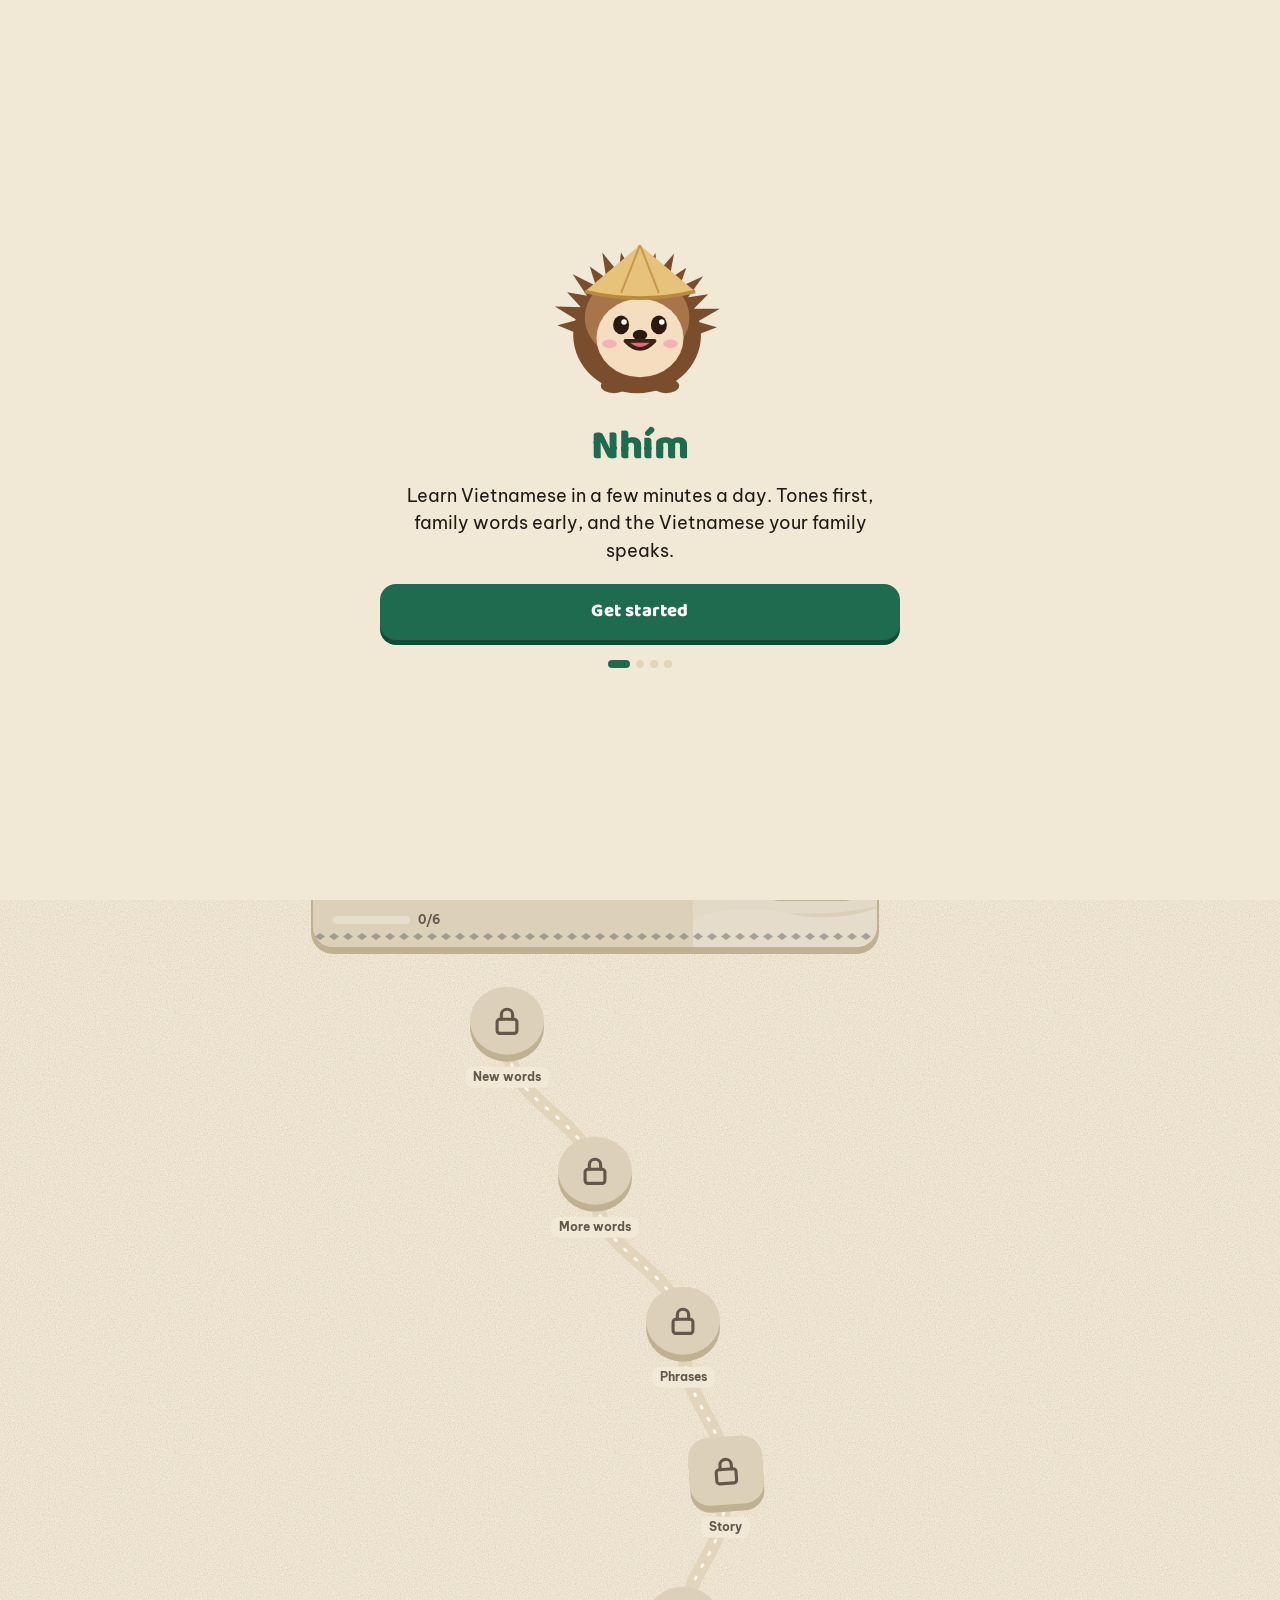
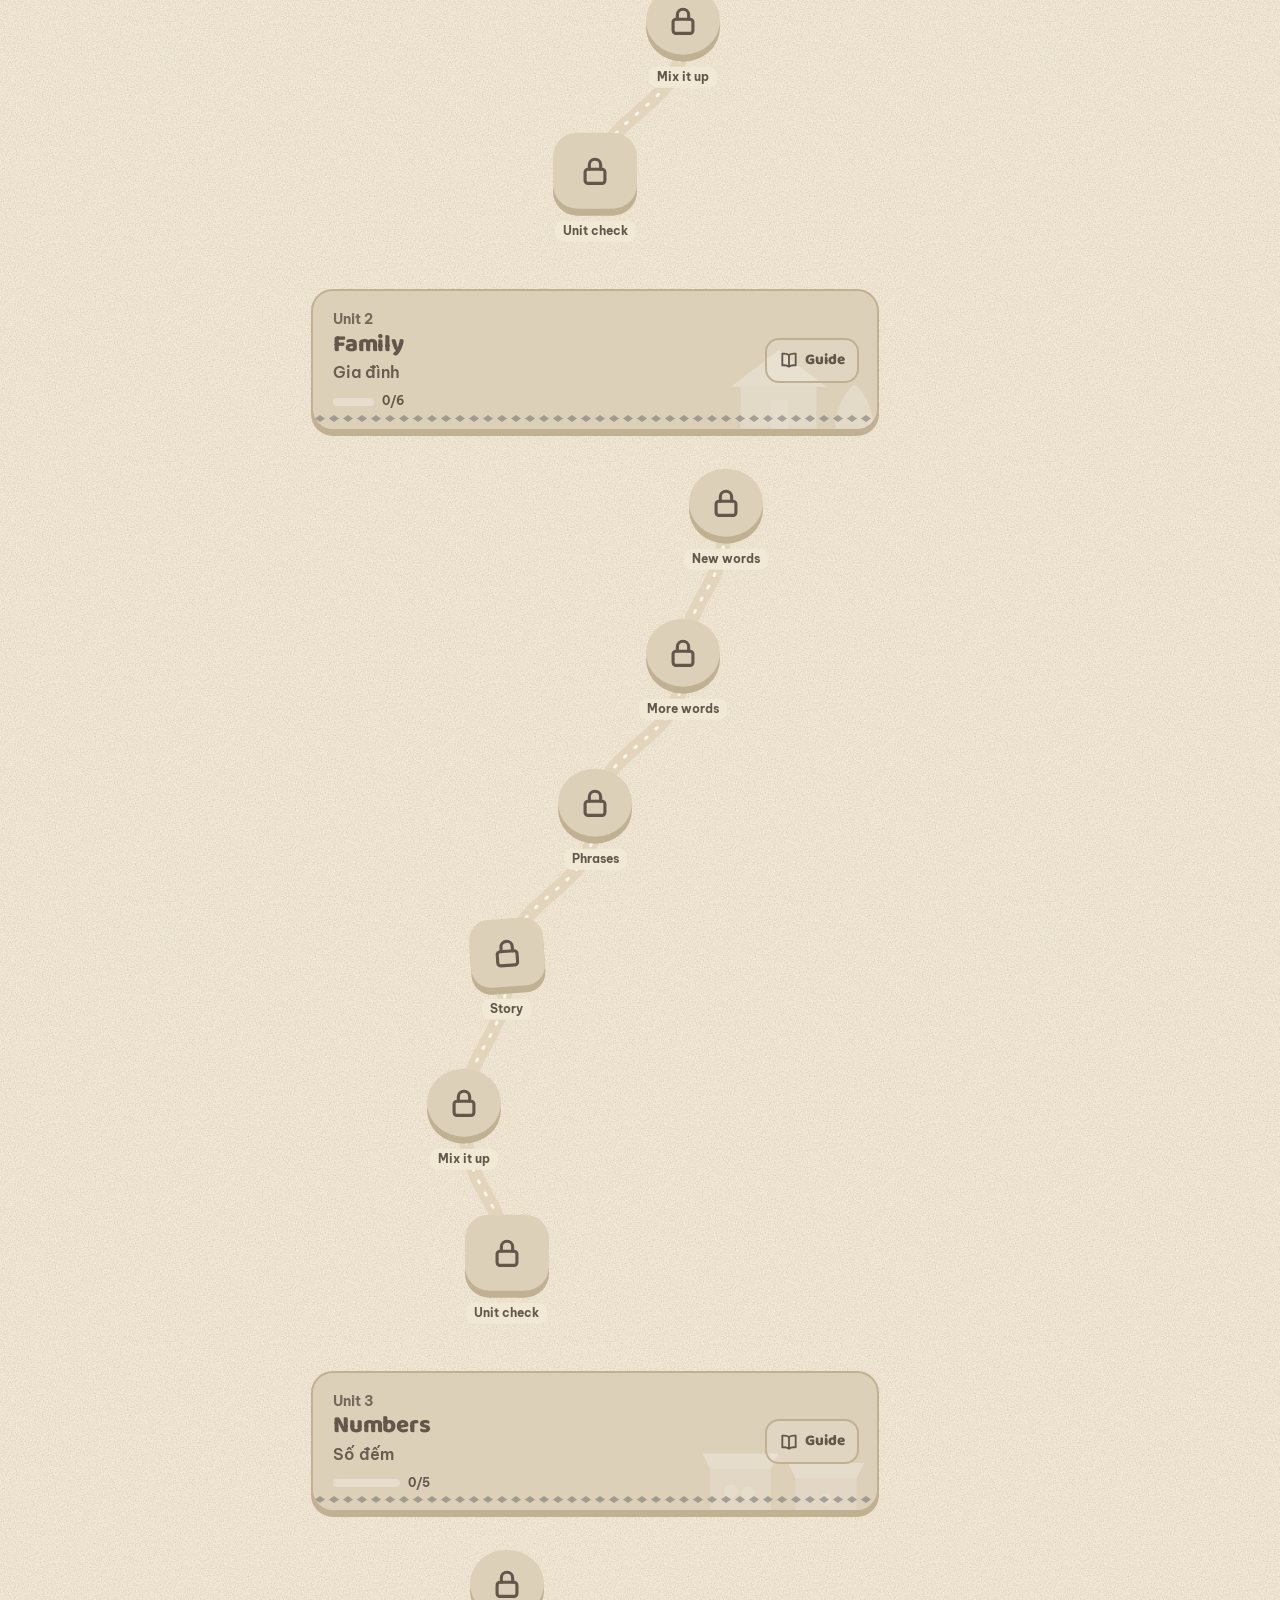
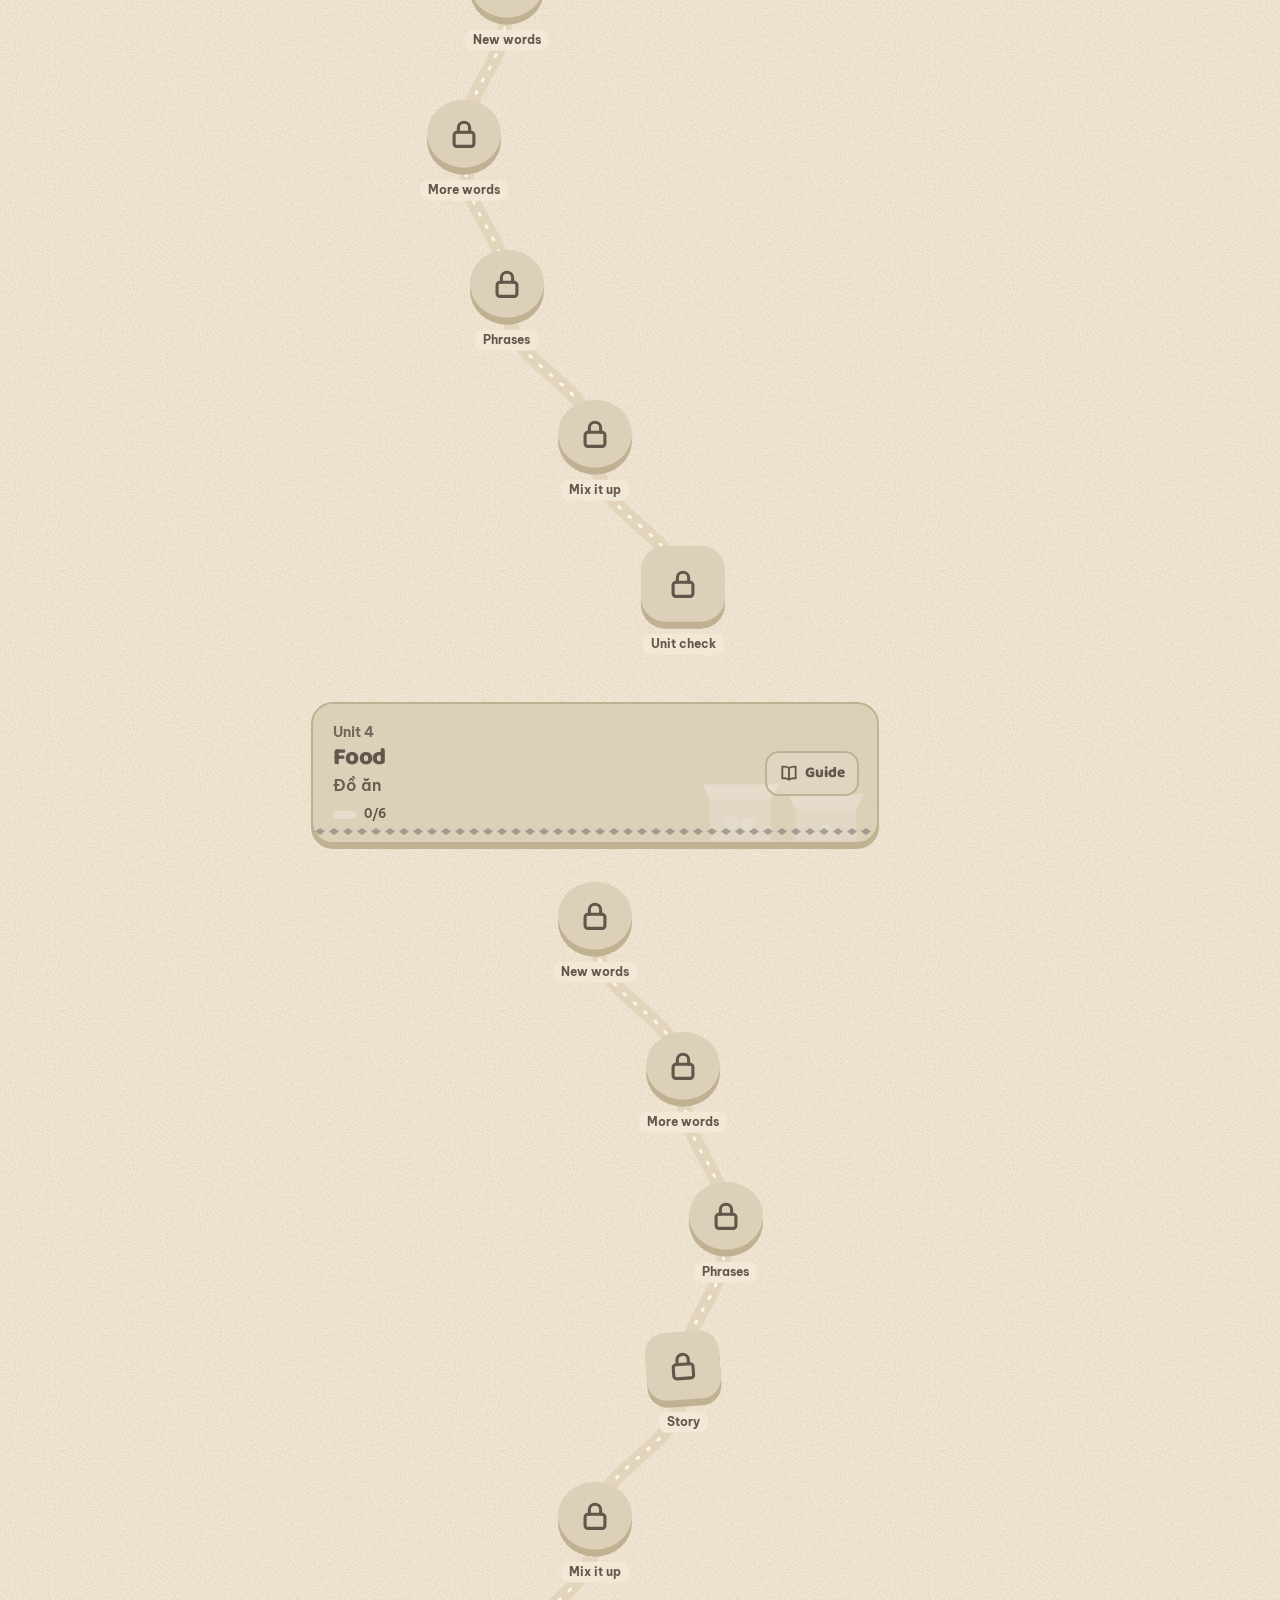
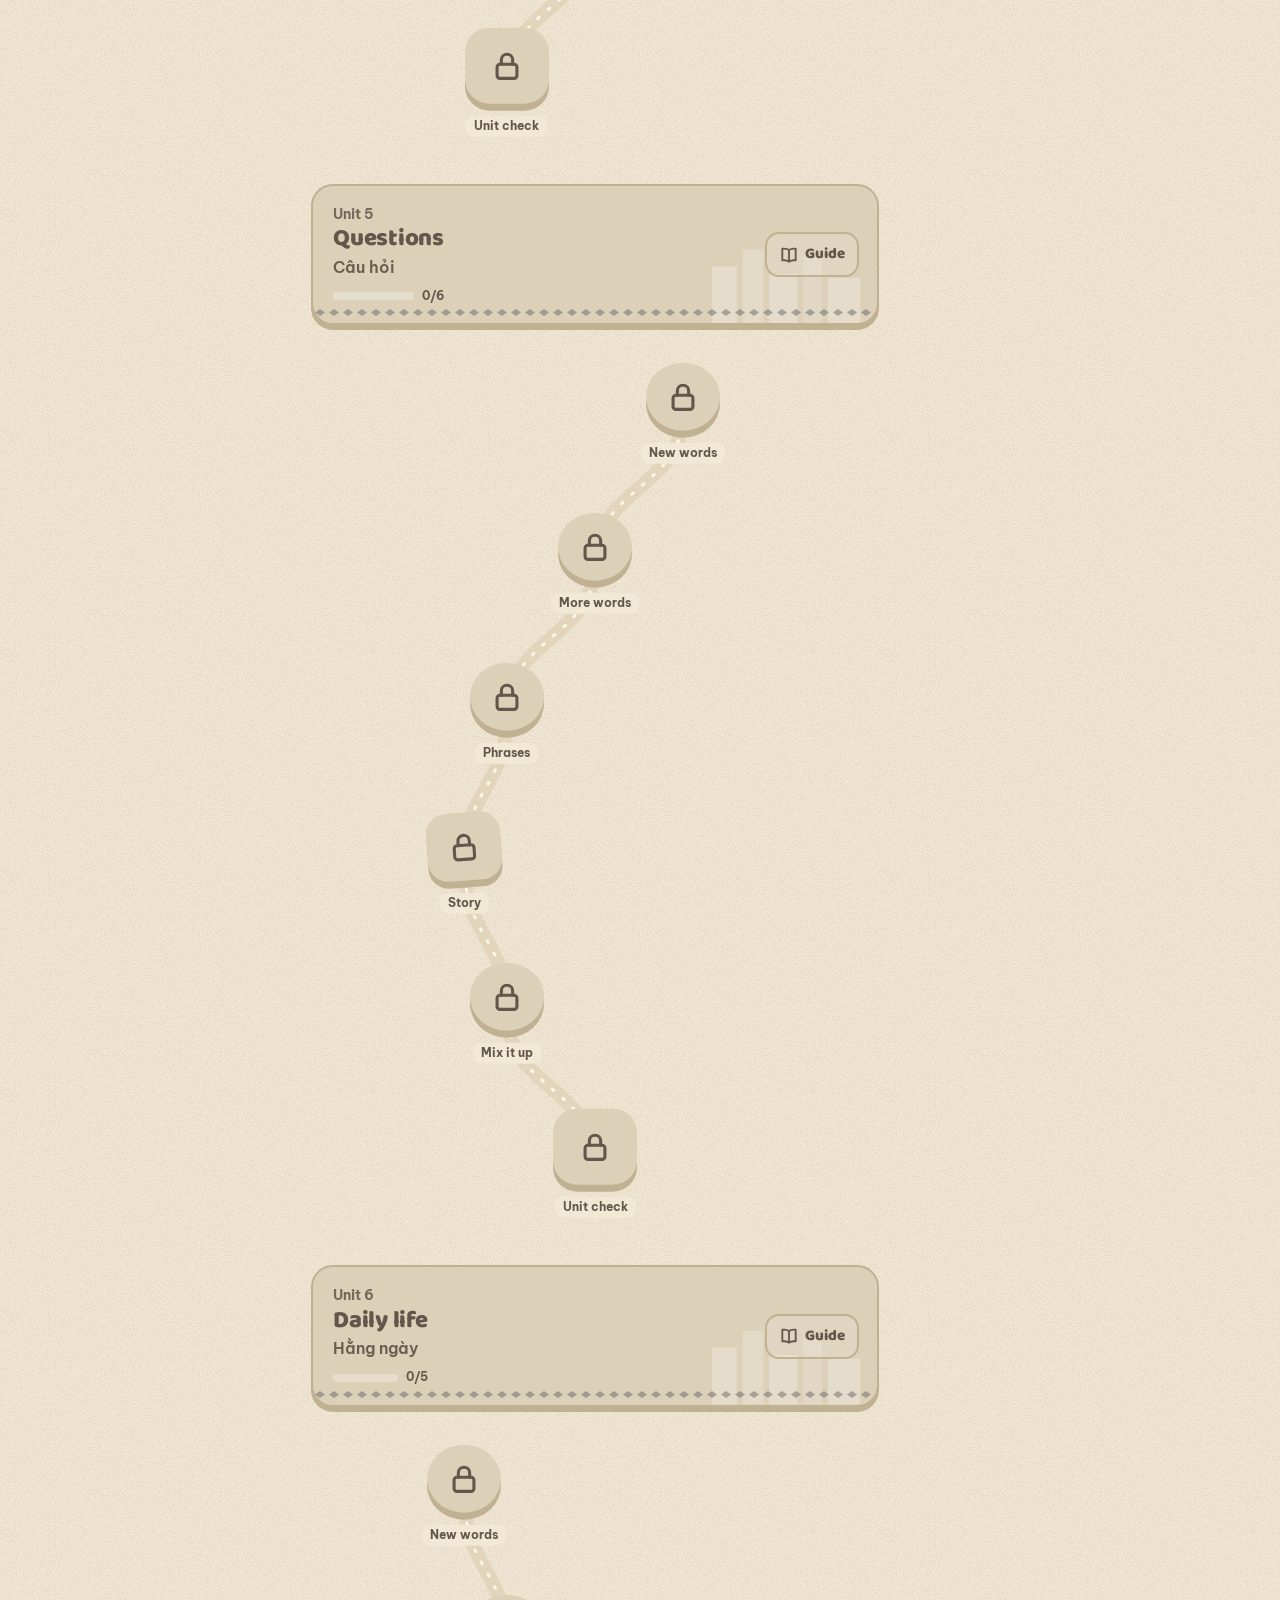
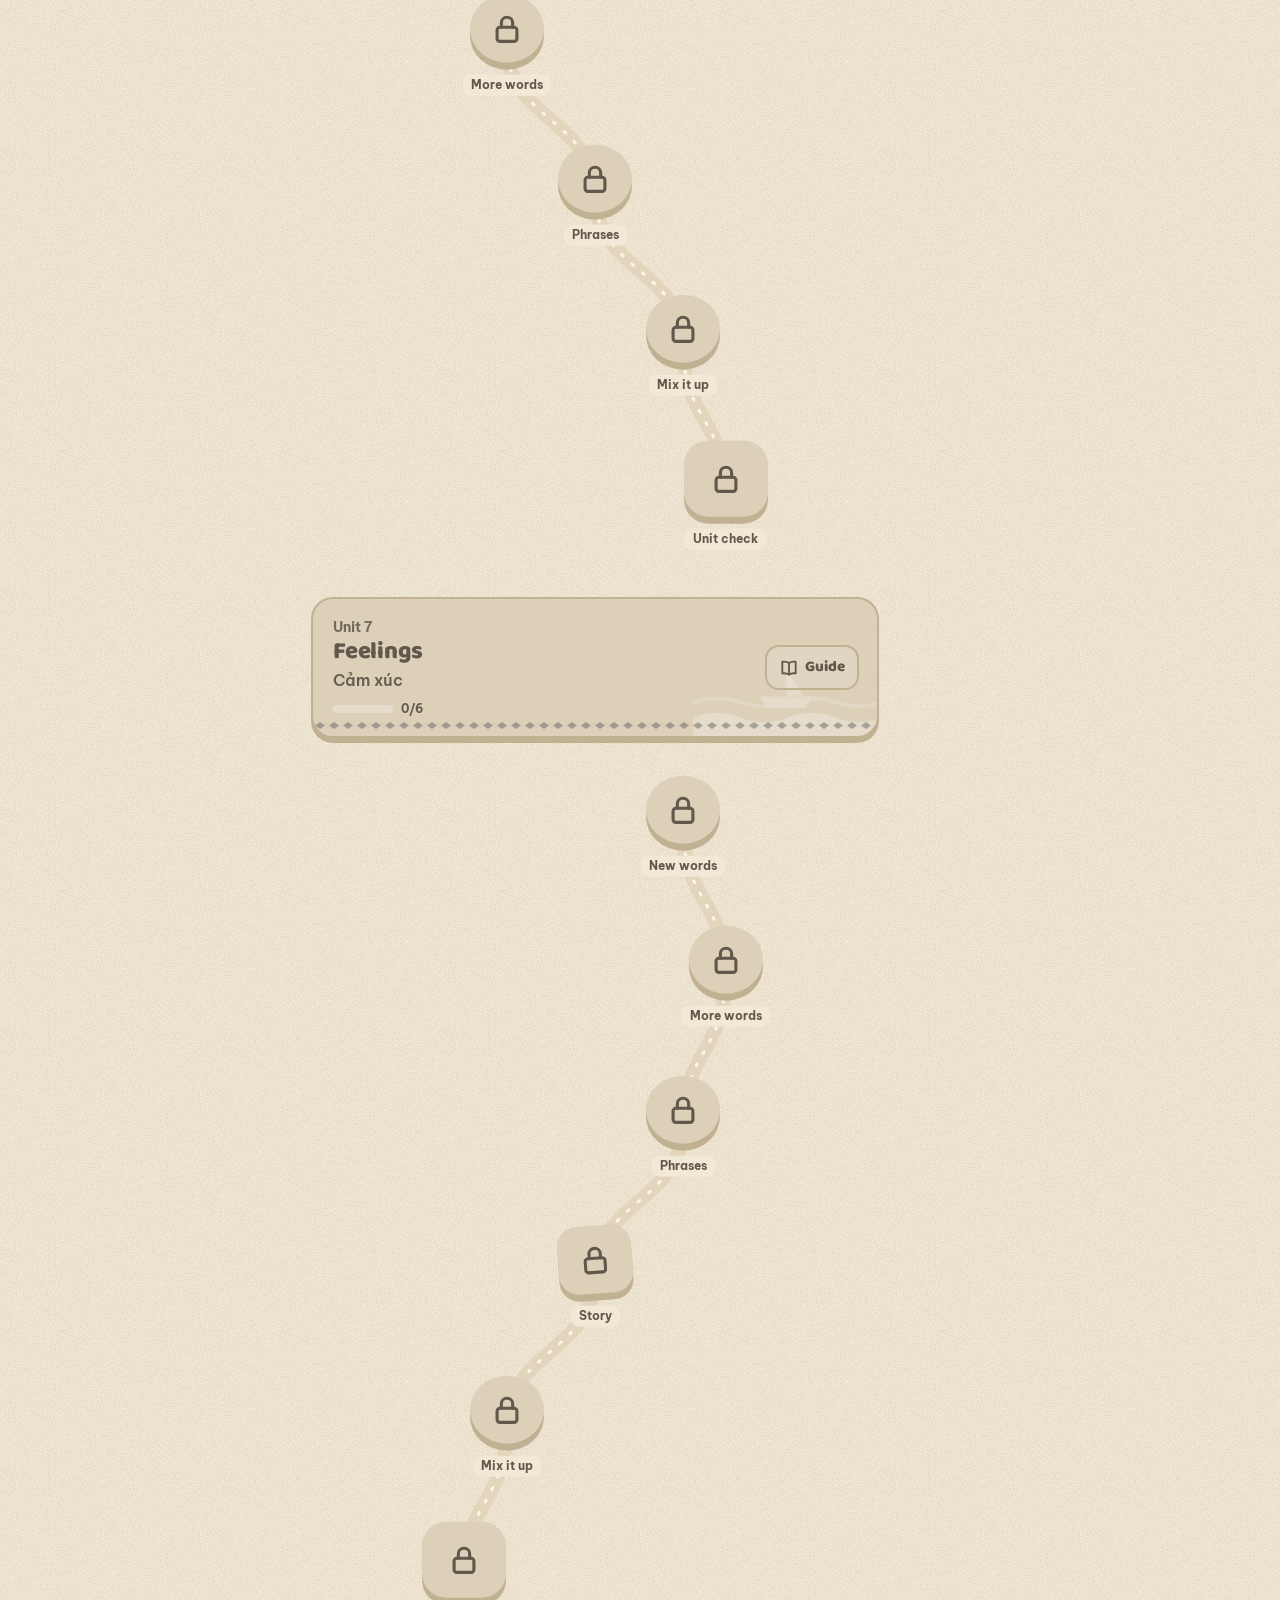
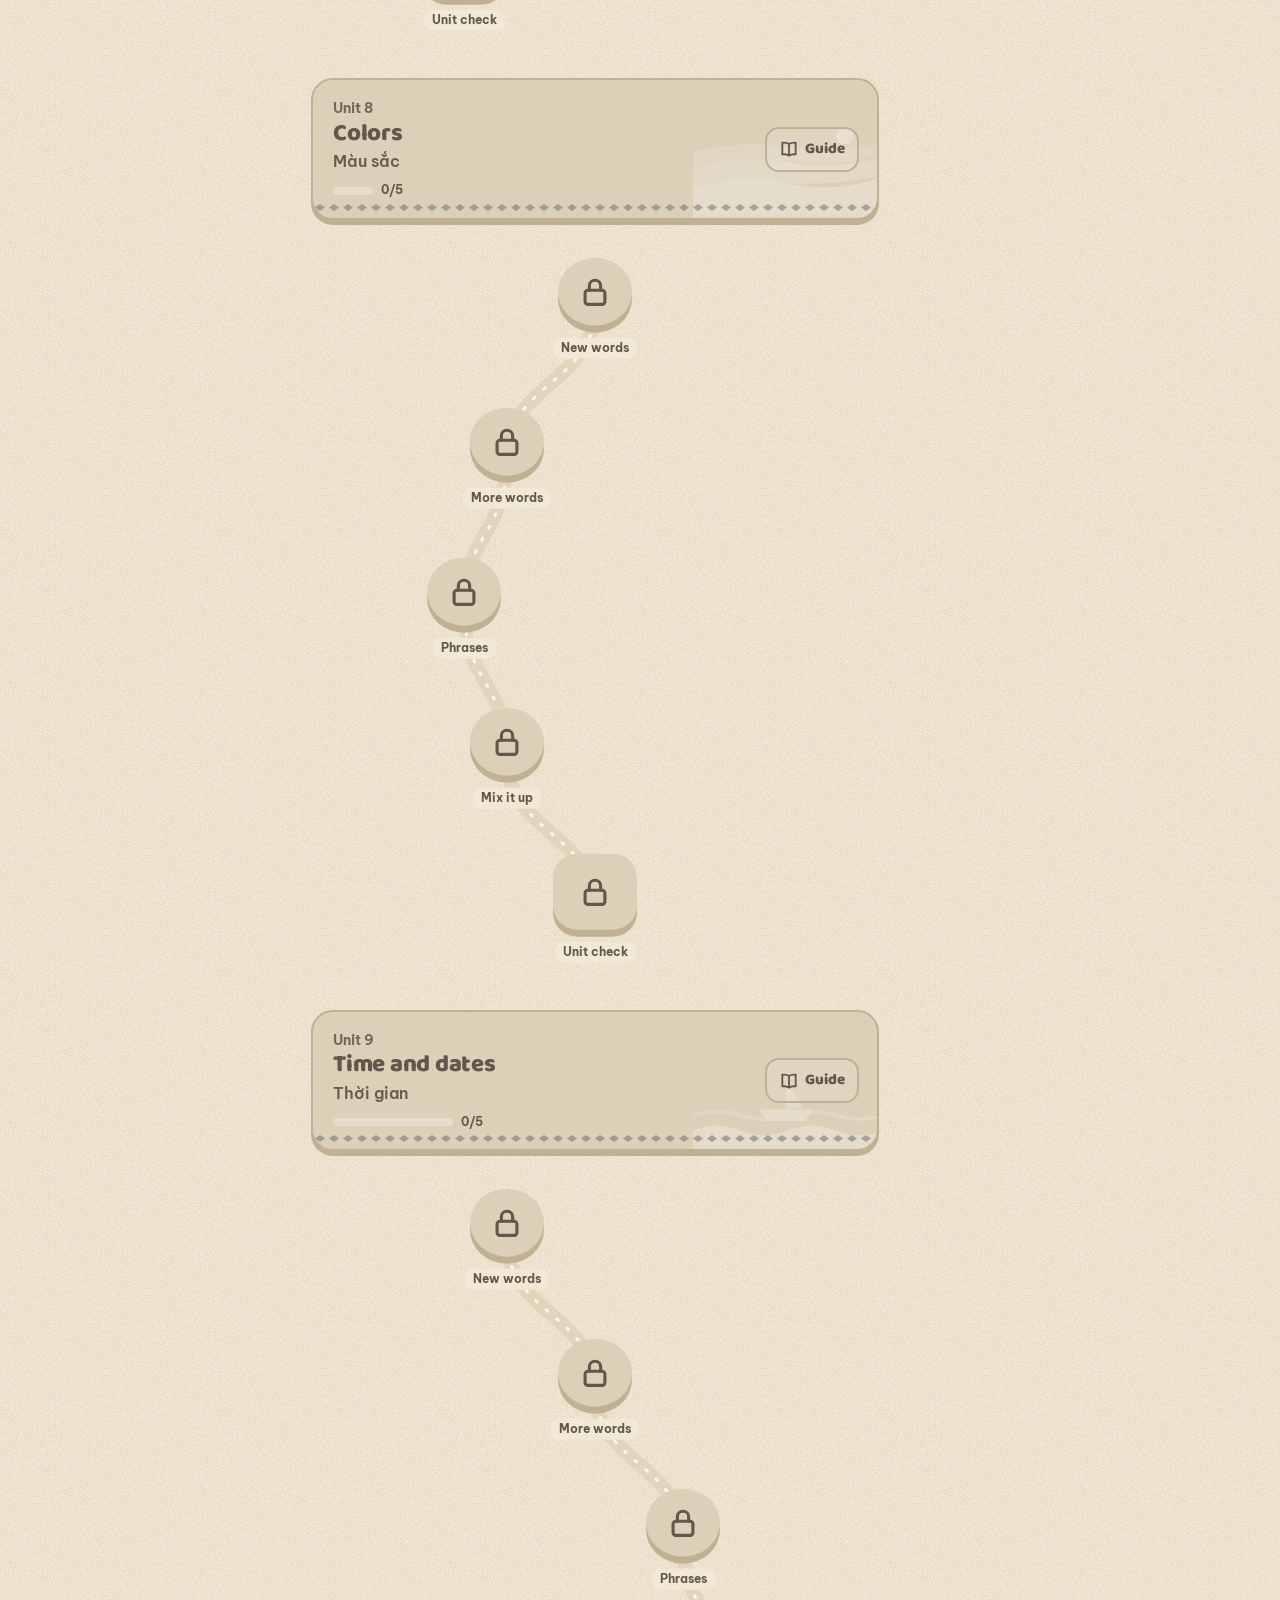
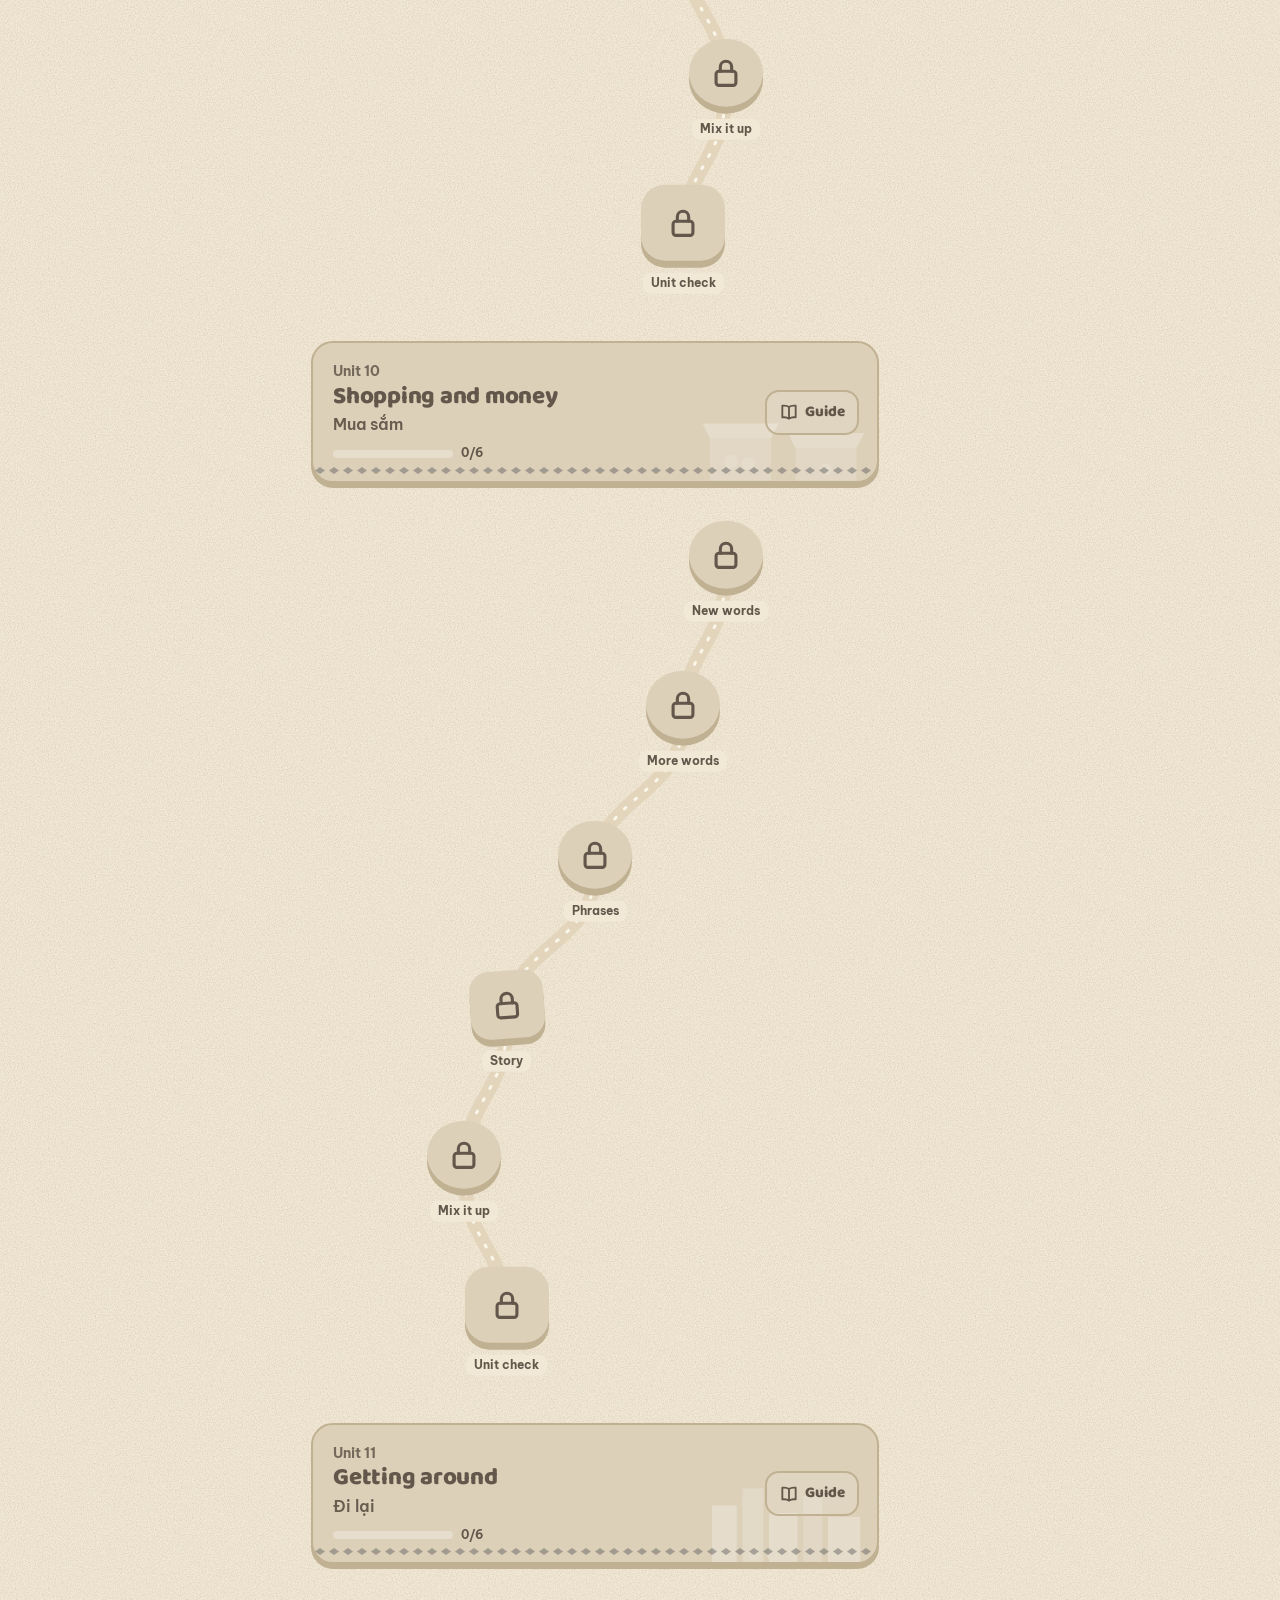
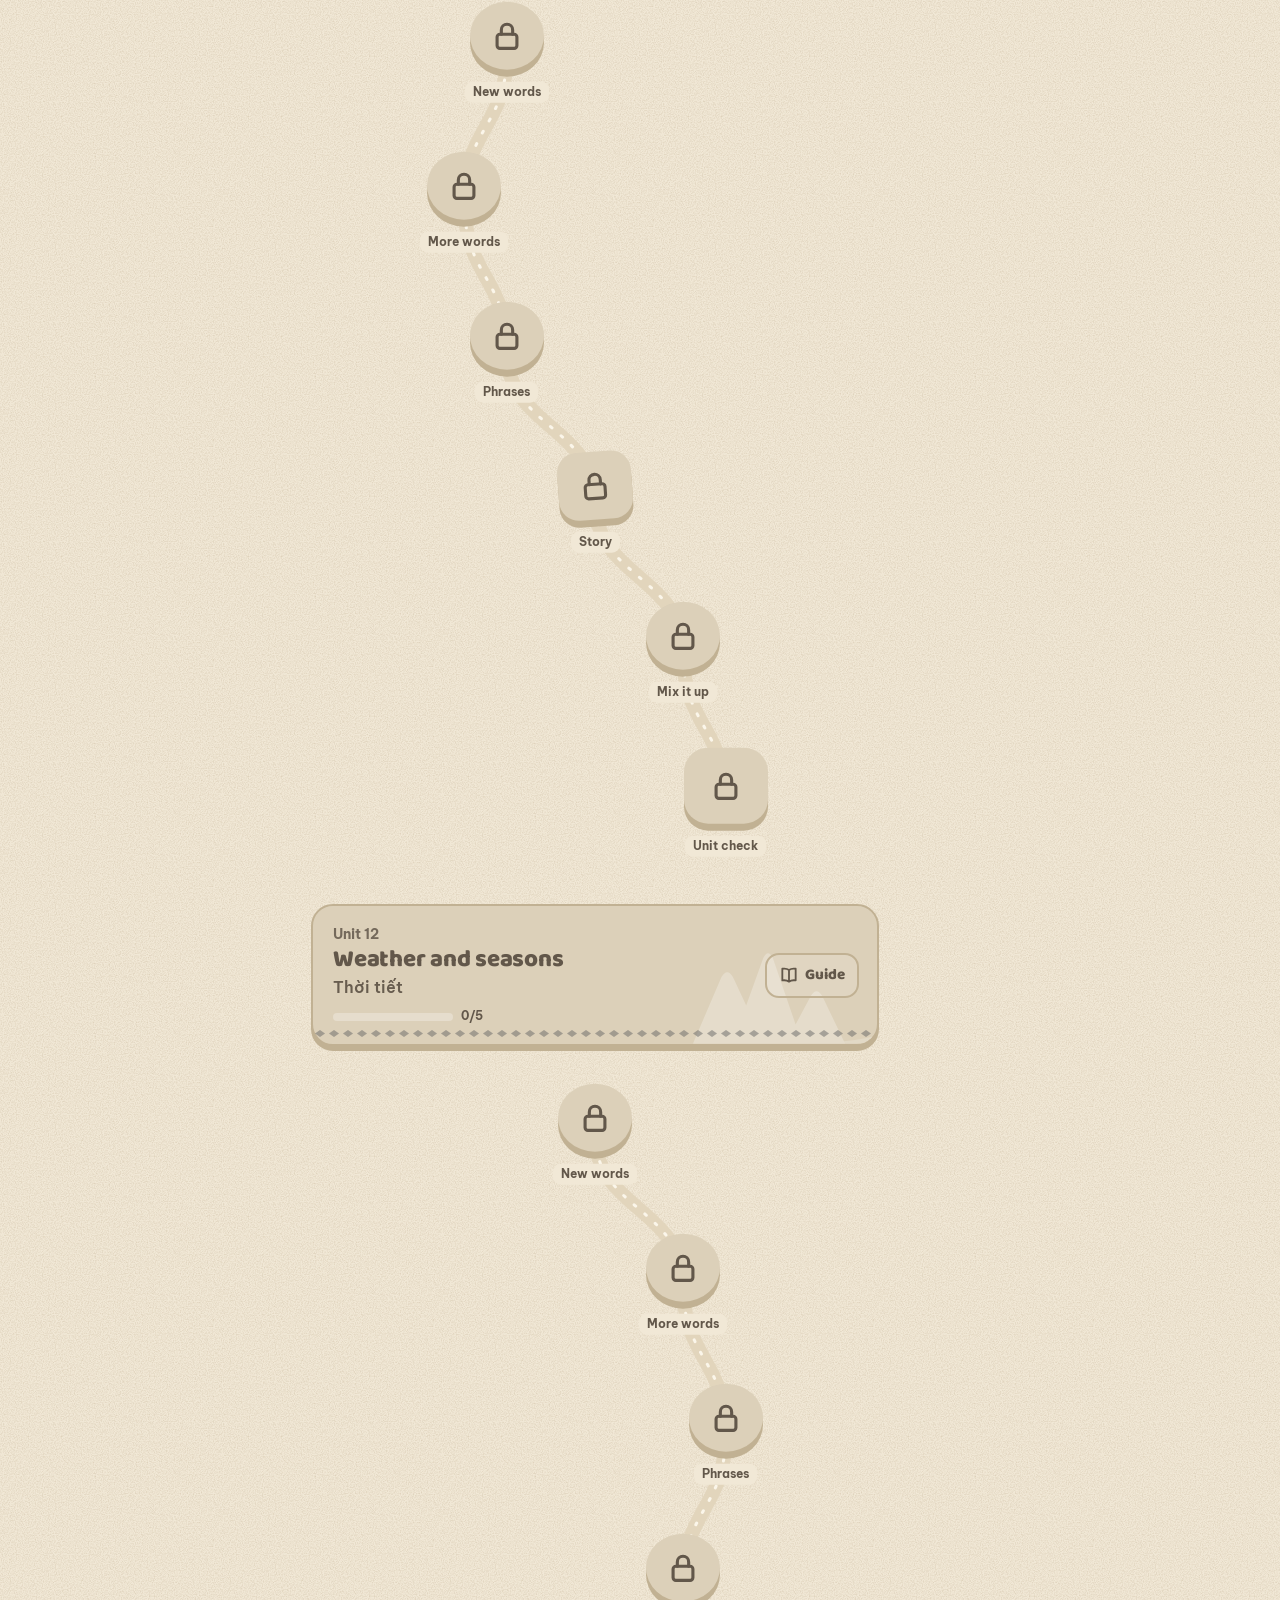
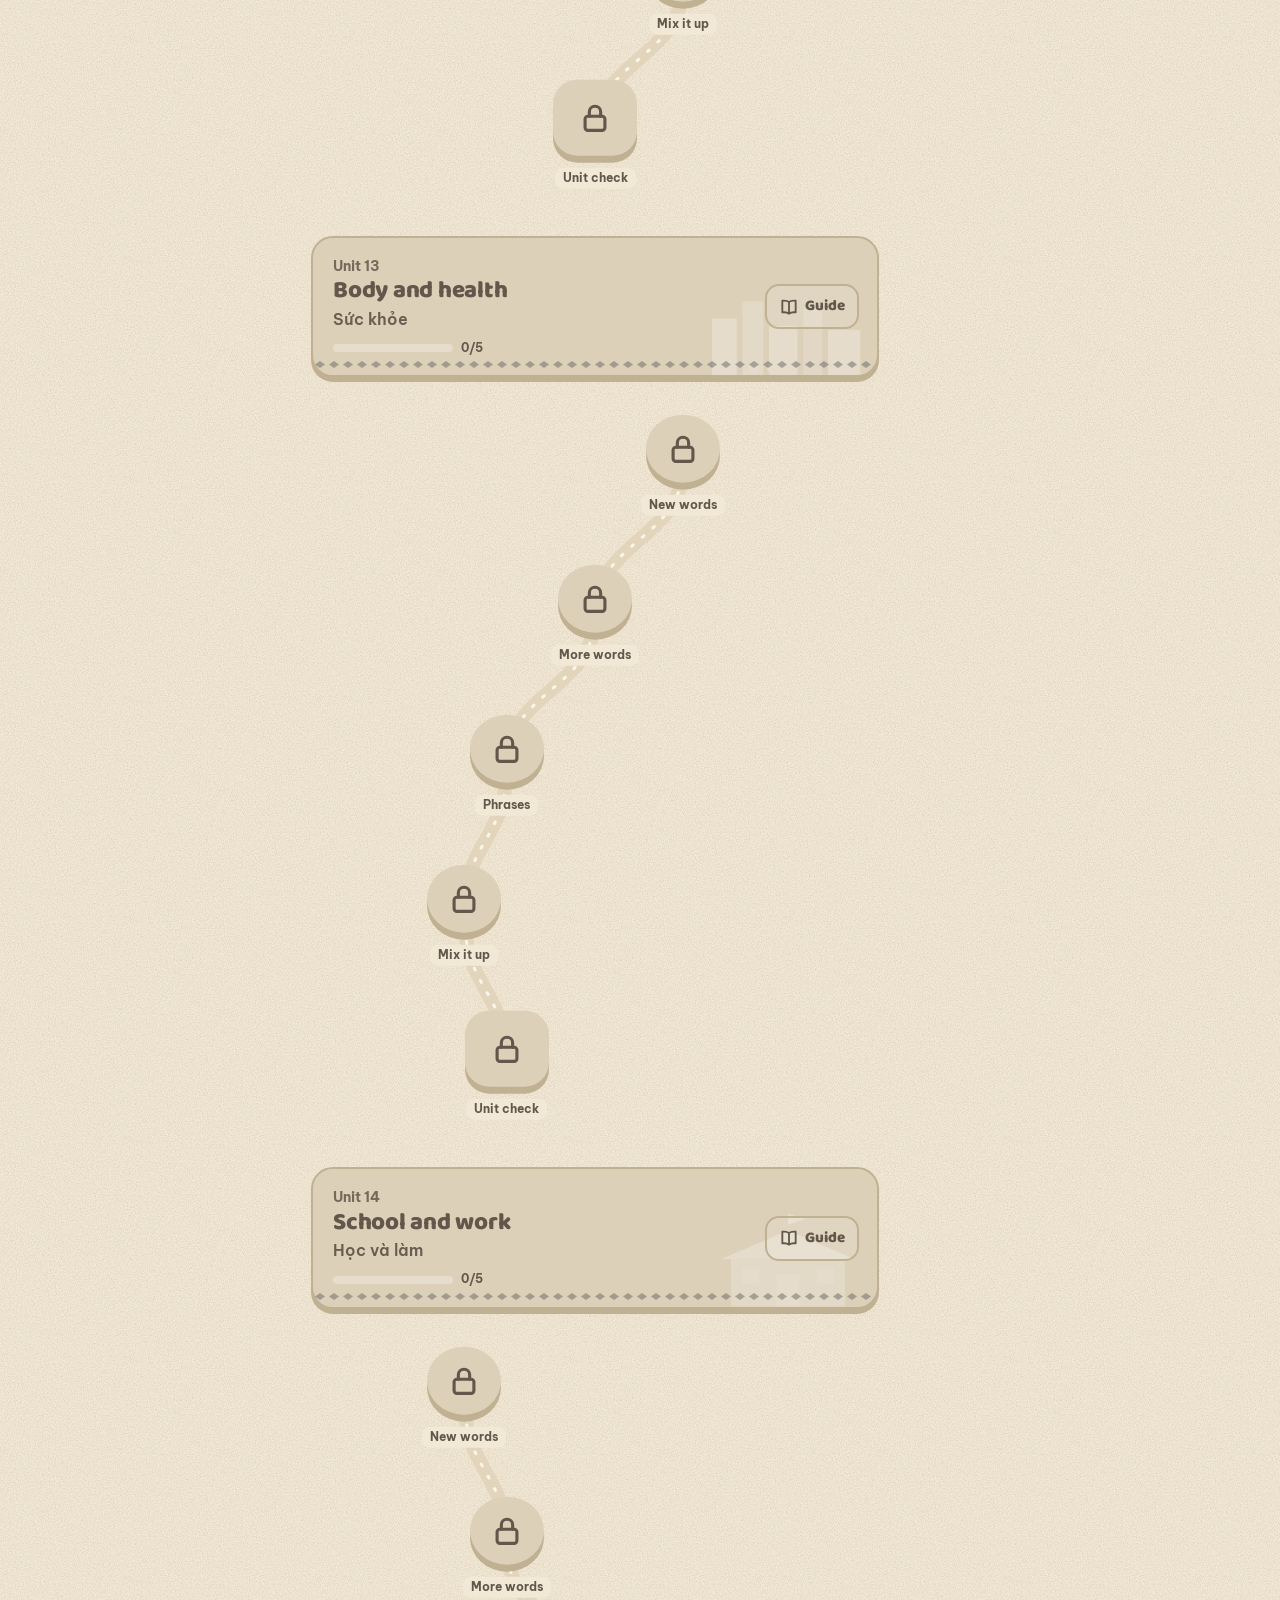
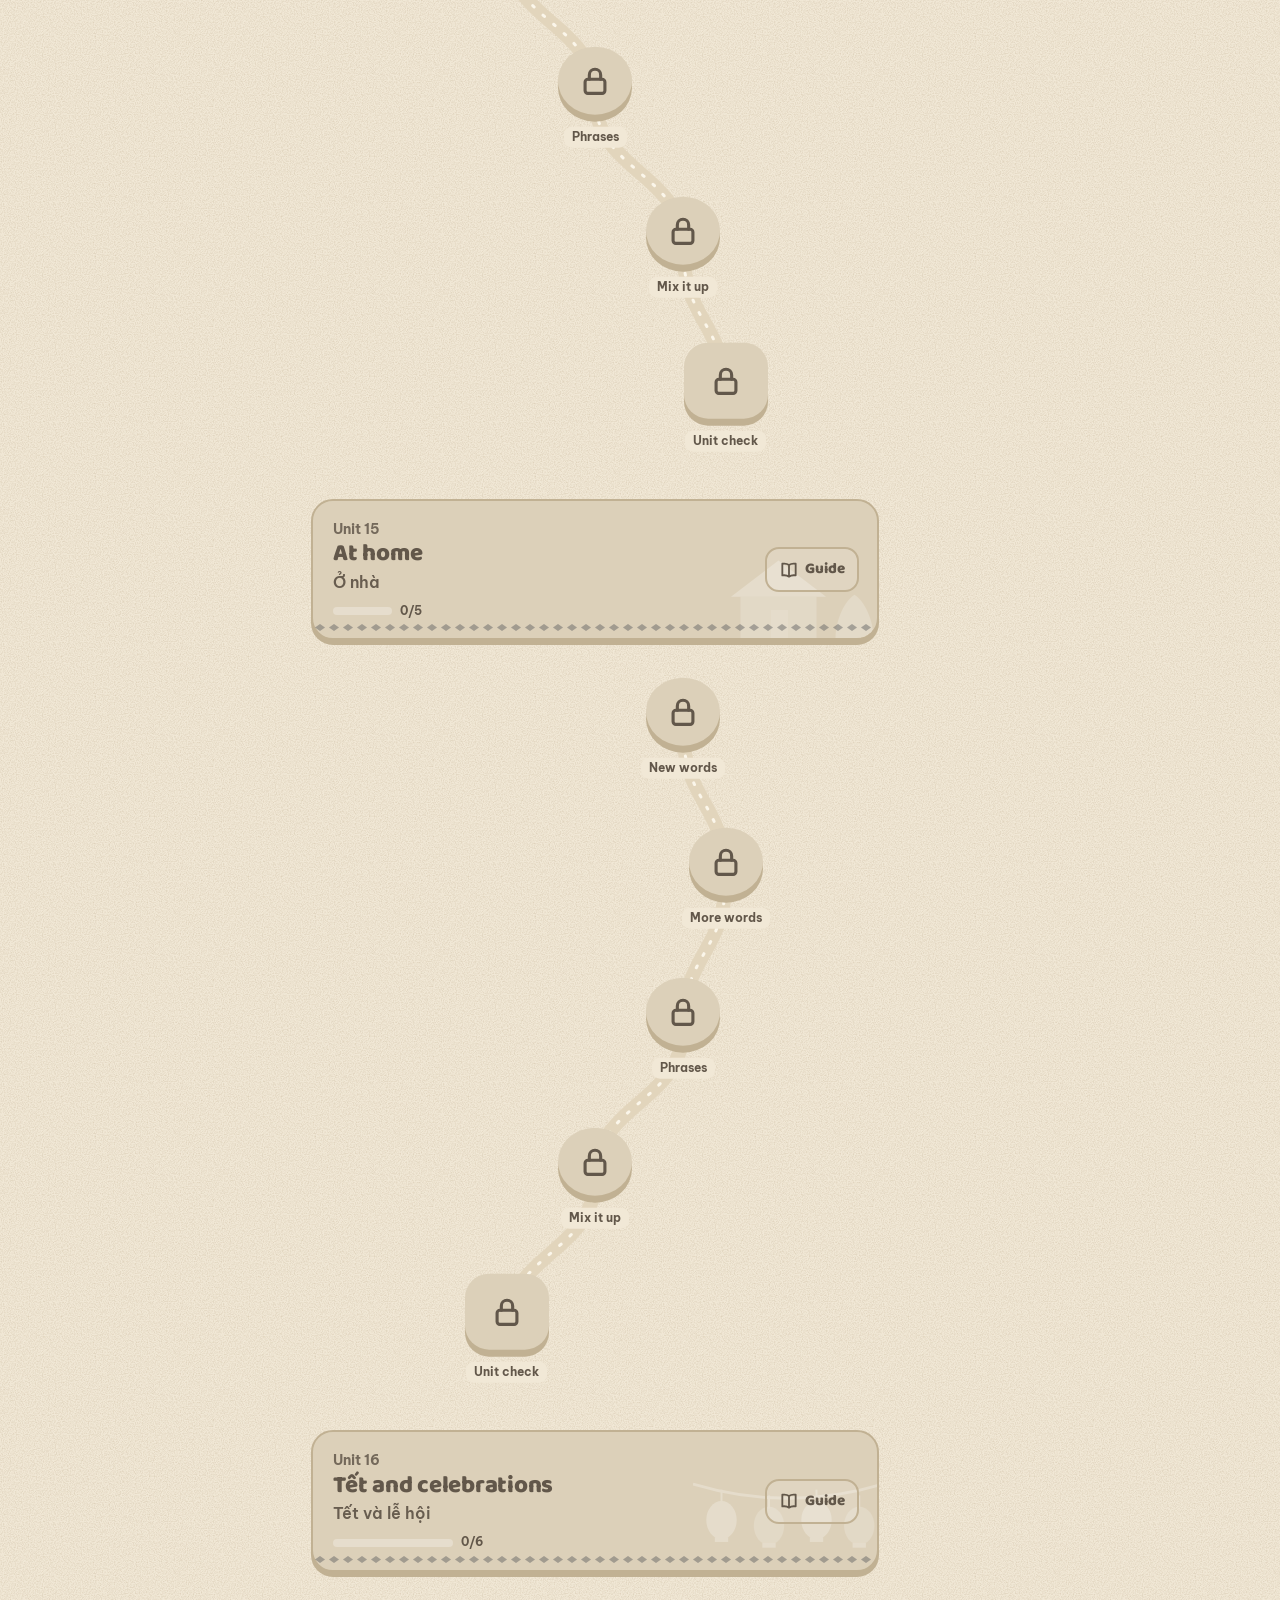
==== commit 8793e85b: "Đông Hồ look: điệp paper grain, folk pigments, lacquer dark mode, carved banner borders Co-Authored-" ====
--- a/index.html
+++ b/index.html
@@ -6,7 +6,7 @@
 <title>Nhím: Learn Vietnamese</title>
 <meta name="description" content="Learn Vietnamese in short, game-like lessons. Six tones, 16 units, stories, and both Northern and Southern words. Made by Audrey Pham.">
 <meta name="author" content="Audrey Pham">
-<meta name="theme-color" content="#EDF2EA">
+<meta name="theme-color" content="#F1E8D6">
 <meta property="og:type" content="website">
 <meta property="og:title" content="Nhím: Learn Vietnamese">
 <meta property="og:description" content="Tones first, family words early, and the Vietnamese your family speaks.">
@@ -29,7 +29,7 @@
       <div class="stats">
         <button class="stat c-streak" id="stStreak"></button>
         <button class="stat c-xp" id="stXp"></button>
-        <button class="stat c-heart" id="stHearts"></button>
+        <button class="stat c-learn" id="stHearts"></button>
       </div>
     </header>
     <main id="view"></main>
@@ -41,6 +41,8 @@
 <noscript><p style="padding:20px">Nhím needs JavaScript to run.</p></noscript>
 <script src="js/data.js"></script>
 <script src="js/ui.js"></script>
+<script src="js/pitch.js"></script>
+<script src="js/telex.js"></script>
 <script src="js/app.js"></script>
 </body>
 </html>
--- a/css/styles.css
+++ b/css/styles.css
@@ -1,37 +1,43 @@
-/* Nhím v2
-   Palette from Đông Hồ folk prints: banana-leaf green, indigo (chàm), lotus pink, sophora yellow (vàng hoè), on a pale celadon page.
+/* Nhím v3
+   Look: Đông Hồ folk woodblock prints. Light mode is điệp paper (warm, grainy, made with crushed seashell),
+   printed in the old pigments: chàm green, indigo, sỏi son red, hoa hoè yellow. Dark mode is sơn mài lacquer: near-black with gold.
    Layout: phone-first column. At 1024px+ a left nav rail and a right column for streak, goal and quests. */
 :root{
-  --page:#EDF2EA; --paper:#FBFCF8; --ink:#17231F; --ink-2:#4F6159; --rule:#D3DED4; --rule-2:#BFCDC2;
-  --leaf:#1F6B4F; --leaf-deep:#134A36; --leaf-tint:#DCEDE2;
-  --indigo:#2B3A67; --indigo-tint:#E0E4F1;
-  --lotus:#C23B5E; --lotus-tint:#F8E0E7;
-  --gold:#E2A72E; --gold-deep:#A87610; --gold-tint:#FBEED0;
-  --ok:#2B8A57; --ok-tint:#DCF2E4; --bad:#C2413A; --bad-tint:#FADFDC;
-  --locked:#C8D2CB; --locked-deep:#AAB7AE;
+  --page:#F1E8D6; --paper:#FBF6EA; --ink:#1F1A15; --ink-2:#62574A; --rule:#E2D5BC; --rule-2:#CDBC9D;
+  --leaf:#1F6B4F; --leaf-deep:#134A36; --leaf-tint:#DDE9D6;
+  --indigo:#2B3A67; --indigo-tint:#E4E2EC;
+  --lotus:#C0432F; --lotus-tint:#F6DDD3;
+  --gold:#E0A12A; --gold-deep:#A06F0E; --gold-tint:#F8E8C4;
+  --ok:#2B8A57; --ok-tint:#DCEFD9; --bad:#B83A2E; --bad-tint:#F7DCD5;
+  --locked:#DCD0B9; --locked-deep:#C1B193;
   --quill:#7A4E2D; --quill-2:#A8744A; --face:#F5DEC0; --hat:#E7C27A; --hat-line:#B88A3E;
   --display:"Baloo 2","Be Vietnam Pro",system-ui,sans-serif;
   --body:"Be Vietnam Pro","Segoe UI",system-ui,-apple-system,sans-serif;
   --r-s:10px; --r-m:16px; --r-l:22px;
   --side:max(16px,env(safe-area-inset-left,0px)); --side-r:max(16px,env(safe-area-inset-right,0px));
+  --grain-light:url("data:image/svg+xml,%3Csvg xmlns='http://www.w3.org/2000/svg' width='220' height='220'%3E%3Cfilter id='n'%3E%3CfeTurbulence type='fractalNoise' baseFrequency='.85' numOctaves='3' stitchTiles='stitch'/%3E%3CfeColorMatrix values='0 0 0 0 .42 0 0 0 0 .31 0 0 0 0 .18 0 0 0 .5 -.18'/%3E%3C/filter%3E%3Crect width='220' height='220' filter='url(%23n)'/%3E%3C/svg%3E");
+  --grain-dark:url("data:image/svg+xml,%3Csvg xmlns='http://www.w3.org/2000/svg' width='220' height='220'%3E%3Cfilter id='n'%3E%3CfeTurbulence type='fractalNoise' baseFrequency='.9' numOctaves='2' stitchTiles='stitch'/%3E%3CfeColorMatrix values='0 0 0 0 .9 0 0 0 0 .7 0 0 0 0 .3 0 0 0 .9 -.62'/%3E%3C/filter%3E%3Crect width='220' height='220' filter='url(%23n)'/%3E%3C/svg%3E");
+  --grain:var(--grain-light);
   color-scheme:light;
 }
 @media (prefers-color-scheme:dark){:root:not([data-theme="light"]){
-  --page:#0E1714; --paper:#15211D; --ink:#E5EFE9; --ink-2:#9CB2A7; --rule:#26372F; --rule-2:#33473E;
-  --leaf:#3FB88E; --leaf-deep:#25876A; --leaf-tint:#173A2E; --indigo:#8FA2E0; --indigo-tint:#1D2440;
-  --lotus:#EE7C9C; --lotus-tint:#3A1B26; --gold:#F0BE52; --gold-deep:#B4831F; --gold-tint:#3A2F15;
-  --ok:#57C78B; --ok-tint:#14331F; --bad:#F07B71; --bad-tint:#3B1C19; --locked:#2E3F38; --locked-deep:#22302A;
-  --quill:#B07A4E; --quill-2:#D29A68; --face:#E9CFAE; color-scheme:dark}}
+  --page:#14100C; --paper:#1F1914; --ink:#F2E8D5; --ink-2:#B5A48A; --rule:#372C22; --rule-2:#483A2C;
+  --leaf:#49B98C; --leaf-deep:#2A8665; --leaf-tint:#1B2E22; --indigo:#9DA9E0; --indigo-tint:#22233A;
+  --lotus:#E97A5F; --lotus-tint:#3B1E16; --gold:#E8B550; --gold-deep:#B07F1F; --gold-tint:#3A2C14;
+  --ok:#5CC58E; --ok-tint:#16301F; --bad:#EE7C68; --bad-tint:#3A1C16; --locked:#3A3027; --locked-deep:#2A221B;
+  --quill:#B07A4E; --quill-2:#D29A68; --face:#E9CFAE;
+  --grain:var(--grain-dark); color-scheme:dark}}
 :root[data-theme="dark"]{
-  --page:#0E1714; --paper:#15211D; --ink:#E5EFE9; --ink-2:#9CB2A7; --rule:#26372F; --rule-2:#33473E;
-  --leaf:#3FB88E; --leaf-deep:#25876A; --leaf-tint:#173A2E; --indigo:#8FA2E0; --indigo-tint:#1D2440;
-  --lotus:#EE7C9C; --lotus-tint:#3A1B26; --gold:#F0BE52; --gold-deep:#B4831F; --gold-tint:#3A2F15;
-  --ok:#57C78B; --ok-tint:#14331F; --bad:#F07B71; --bad-tint:#3B1C19; --locked:#2E3F38; --locked-deep:#22302A;
-  --quill:#B07A4E; --quill-2:#D29A68; --face:#E9CFAE; color-scheme:dark}
+  --page:#14100C; --paper:#1F1914; --ink:#F2E8D5; --ink-2:#B5A48A; --rule:#372C22; --rule-2:#483A2C;
+  --leaf:#49B98C; --leaf-deep:#2A8665; --leaf-tint:#1B2E22; --indigo:#9DA9E0; --indigo-tint:#22233A;
+  --lotus:#E97A5F; --lotus-tint:#3B1E16; --gold:#E8B550; --gold-deep:#B07F1F; --gold-tint:#3A2C14;
+  --ok:#5CC58E; --ok-tint:#16301F; --bad:#EE7C68; --bad-tint:#3A1C16; --locked:#3A3027; --locked-deep:#2A221B;
+  --quill:#B07A4E; --quill-2:#D29A68; --face:#E9CFAE;
+  --grain:var(--grain-dark); color-scheme:dark}
 
 *{box-sizing:border-box}
 html,body{margin:0;min-height:100%}
-body{background:var(--page);color:var(--ink);font-family:var(--body);font-size:16px;line-height:1.5;-webkit-tap-highlight-color:transparent;-webkit-font-smoothing:antialiased}
+body{background:var(--grain),var(--page);color:var(--ink);font-family:var(--body);font-size:16px;line-height:1.5;-webkit-tap-highlight-color:transparent;-webkit-font-smoothing:antialiased}
 button{font:inherit;color:inherit;cursor:pointer}
 a{color:var(--leaf)}
 :focus-visible{outline:3px solid var(--lotus);outline-offset:2px}
@@ -45,7 +51,7 @@
 .rail{display:none}
 .col{width:100%;max-width:600px;margin:0 auto;padding:0 var(--side-r) 110px var(--side)}
 .aside{display:none}
-.topbar{position:sticky;top:0;z-index:5;background:var(--page);display:flex;align-items:center;justify-content:space-between;gap:10px;
+.topbar{position:sticky;top:0;z-index:5;background:var(--grain),var(--page);display:flex;align-items:center;justify-content:space-between;gap:10px;
   padding:calc(10px + env(safe-area-inset-top,0px)) 0 10px;border-bottom:2px solid var(--rule)}
 .brand{display:flex;align-items:center;gap:6px;font-family:var(--display);font-weight:800;font-size:1.6rem;color:var(--leaf);letter-spacing:-.02em;text-decoration:none}
 .brand svg{width:38px;height:38px}
@@ -53,10 +59,10 @@
 .stat{display:flex;align-items:center;gap:4px;font-family:var(--display);font-weight:800;font-size:1.05rem;font-variant-numeric:tabular-nums;border:none;background:none;padding:6px 8px;border-radius:12px}
 .stat:hover{background:var(--paper)}
 .stat svg{width:24px;height:24px}
-.c-streak{color:var(--gold)} .c-streak.cold{color:var(--locked-deep)} .c-xp{color:var(--leaf)} .c-heart{color:var(--lotus)}
+.c-streak{color:var(--gold)} .c-streak.cold{color:var(--locked-deep)} .c-xp{color:var(--leaf)} 
 nav.tabs{position:fixed;left:0;right:0;bottom:0;z-index:6;background:var(--paper);border-top:2px solid var(--rule);padding:6px var(--side-r) calc(6px + env(safe-area-inset-bottom,0px)) var(--side)}
 nav.tabs .in{max-width:600px;margin:0 auto;display:grid;grid-template-columns:repeat(5,1fr);gap:2px}
-.tab{background:none;border:2px solid transparent;border-radius:14px;padding:5px 2px;display:flex;flex-direction:column;align-items:center;gap:1px;font-size:.7rem;font-weight:700;color:var(--ink-2)}
+.tab{white-space:nowrap;background:none;border:2px solid transparent;border-radius:14px;padding:5px 2px;display:flex;flex-direction:column;align-items:center;gap:1px;font-size:.7rem;font-weight:700;color:var(--ink-2)}
 .tab svg{width:26px;height:26px}
 .tab[aria-current="page"]{color:var(--leaf);border-color:var(--leaf-tint);background:var(--leaf-tint)}
 main{padding-top:18px;display:flex;flex-direction:column;gap:22px}
@@ -389,7 +395,68 @@
 .dots i.on{background:var(--leaf);width:22px;border-radius:9px}
 
 .toast{position:fixed;left:50%;top:calc(14px + env(safe-area-inset-top,0px));transform:translateX(-50%);z-index:60;background:var(--ink);color:var(--page);padding:10px 16px;border-radius:14px;font-weight:700;display:flex;gap:10px;align-items:center;animation:rise .25s;max-width:calc(100% - 32px)}
+body:has(.lesson) .toast{top:auto;bottom:calc(150px + env(safe-area-inset-bottom,0px))}
+.c-learn{color:var(--leaf)}
 .toast svg{width:22px;height:22px;color:var(--gold)}
 
 @media (prefers-reduced-motion:reduce){*,*::before,*::after{animation:none!important;transition:none!important}}
 @media (max-width:380px){.opts.two{grid-template-columns:1fr}.qtitle{font-size:1.35rem}.flash .word{font-size:2.4rem}}
+
+/* ---------- tone mirror ---------- */
+.mirror .mtitle{flex:1;font-size:1.2rem}
+.mtones{display:grid;grid-template-columns:repeat(6,1fr);gap:6px;margin:14px 0}
+.mtone{display:flex;flex-direction:column;align-items:center;gap:0;padding:8px 2px;border:2px solid var(--rule);border-radius:var(--r-s);background:var(--paper);color:var(--ink);box-shadow:0 3px 0 var(--rule)}
+.mtone b{font-family:var(--display);font-size:1.25rem;line-height:1.1}
+.mtone span{font-size:.68rem;font-weight:700;color:var(--ink-2)}
+.mtone[aria-checked="true"]{border-color:var(--indigo);background:var(--indigo-tint);box-shadow:0 3px 0 var(--indigo)}
+.mword{display:flex;align-items:center;gap:12px;margin:6px 0 10px}
+.mword .big{font-family:var(--display);font-size:2.6rem;font-weight:800;flex:1;line-height:1}
+.mword .mini{width:auto;padding:0 10px;font-size:.8rem;font-weight:700;color:var(--ink-2)}
+.mgraph{background:var(--paper);border:2px solid var(--rule);border-radius:var(--r-m);padding:6px}
+.mgraph svg{width:100%;height:auto;display:block}
+.mgraph .uline{animation:draw .5s ease-out}
+@keyframes draw{from{opacity:0}to{opacity:1}}
+.mlegend{display:flex;gap:16px;font-size:.8rem;font-weight:700;color:var(--ink-2);margin:8px 2px}
+.mlegend .lg{display:inline-block;width:18px;height:4px;border-radius:2px;margin-right:6px;vertical-align:middle}
+.mlegend .lg.t{background:var(--indigo)}.mlegend .lg.u{background:var(--lotus)}
+.mres{min-height:90px;margin-top:6px}
+.mres b{font-family:var(--display);font-size:1.4rem}
+.mstars{display:flex;gap:4px;margin-bottom:2px}
+.mstars i{width:28px;height:28px;color:var(--locked)}.mstars i.on{color:var(--gold)}
+.mstars svg{width:100%;height:100%}
+.mfoot{display:flex;flex-direction:row!important;align-items:center;gap:14px}
+.micbtn{flex:none;width:72px;height:72px;border-radius:50%;border:none;background:var(--lotus);color:#fff;display:grid;place-items:center;box-shadow:0 5px 0 color-mix(in srgb,var(--lotus) 62%,#000)}
+.micbtn svg{width:32px;height:32px}
+.micbtn.on{animation:pulse 1s infinite}
+@keyframes pulse{0%{box-shadow:0 5px 0 color-mix(in srgb,var(--lotus) 62%,#000),0 0 0 0 color-mix(in srgb,var(--lotus) 50%,transparent)}100%{box-shadow:0 5px 0 color-mix(in srgb,var(--lotus) 62%,#000),0 0 0 18px transparent}}
+
+/* ---------- Telex trainer ---------- */
+.tgoal{display:flex;align-items:center;gap:12px;margin-top:10px}
+.tgoal .big{font-family:var(--display);font-size:2.4rem;font-weight:800;line-height:1.1}
+.tlab{display:block;font-size:.85rem;font-weight:700;color:var(--ink-2);margin:18px 0 6px}
+.tin{width:100%;font:inherit;font-size:1.3rem;padding:12px 14px;border:2px solid var(--rule);border-radius:var(--r-m);background:var(--paper);color:var(--ink);letter-spacing:.02em}
+.tin:focus{outline:none;border-color:var(--indigo)}
+.tlive{font-family:var(--display);font-size:2rem;font-weight:800;min-height:56px;margin-top:10px;color:var(--indigo)}
+.tlive.ok{color:var(--ok)}
+.thint{min-height:24px;color:var(--ink-2);font-weight:600}
+kbd{font-family:ui-monospace,Consolas,monospace;background:var(--paper);border:1.5px solid var(--rule-2);border-bottom-width:3px;border-radius:6px;padding:1px 6px;font-size:.9em;color:var(--ink)}
+kbd.big{font-size:1.2rem}
+.tcheat{margin-top:16px;border:2px solid var(--rule);border-radius:var(--r-m);padding:10px 14px;background:var(--paper)}
+.tcheat summary{font-weight:700;cursor:pointer}
+.tkeys{display:grid;grid-template-columns:repeat(auto-fill,minmax(120px,1fr));gap:8px;margin-top:10px;font-size:.9rem}
+.tkeys span{display:flex;gap:8px;align-items:center}
+.lfoot .fb{display:flex;flex-direction:column;gap:2px}
+
+/* ---------- woodblock details ---------- */
+/* printed edge: a hard ink outline and a slightly offset "second pass" shadow, like a block printed in two colors */
+.panel,.hubcard,.scard .cover,.hello .speech,.treeout,.mgraph,.tcheat{box-shadow:3px 4px 0 var(--rule)}
+.ubanner{border:2.5px solid color-mix(in srgb,var(--u) 55%,#1F1A15)}
+.ubanner.locked{border-color:var(--locked-deep)}
+/* a row of carved diamonds along the bottom of each unit banner */
+.ubanner::after{content:"";position:absolute;left:0;right:0;bottom:7px;height:7px;pointer-events:none;opacity:.35;
+  background:url("data:image/svg+xml,%3Csvg xmlns='http://www.w3.org/2000/svg' width='14' height='7'%3E%3Cpath d='M7 0l5 3.5L7 7 2 3.5z' fill='%23fff'/%3E%3C/svg%3E") 0 0/14px 7px repeat-x}
+.ubanner.locked::after{opacity:.5;filter:invert(.6)}
+.ubanner .scene{opacity:.26;mix-blend-mode:screen}
+.node:not(.locked){border:2.5px solid color-mix(in srgb,var(--u) 50%,#1F1A15)}
+.node.done{border-color:color-mix(in srgb,var(--gold) 50%,#1F1A15)}
+.brand{text-shadow:2px 2px 0 color-mix(in srgb,var(--gold) 55%,transparent)}
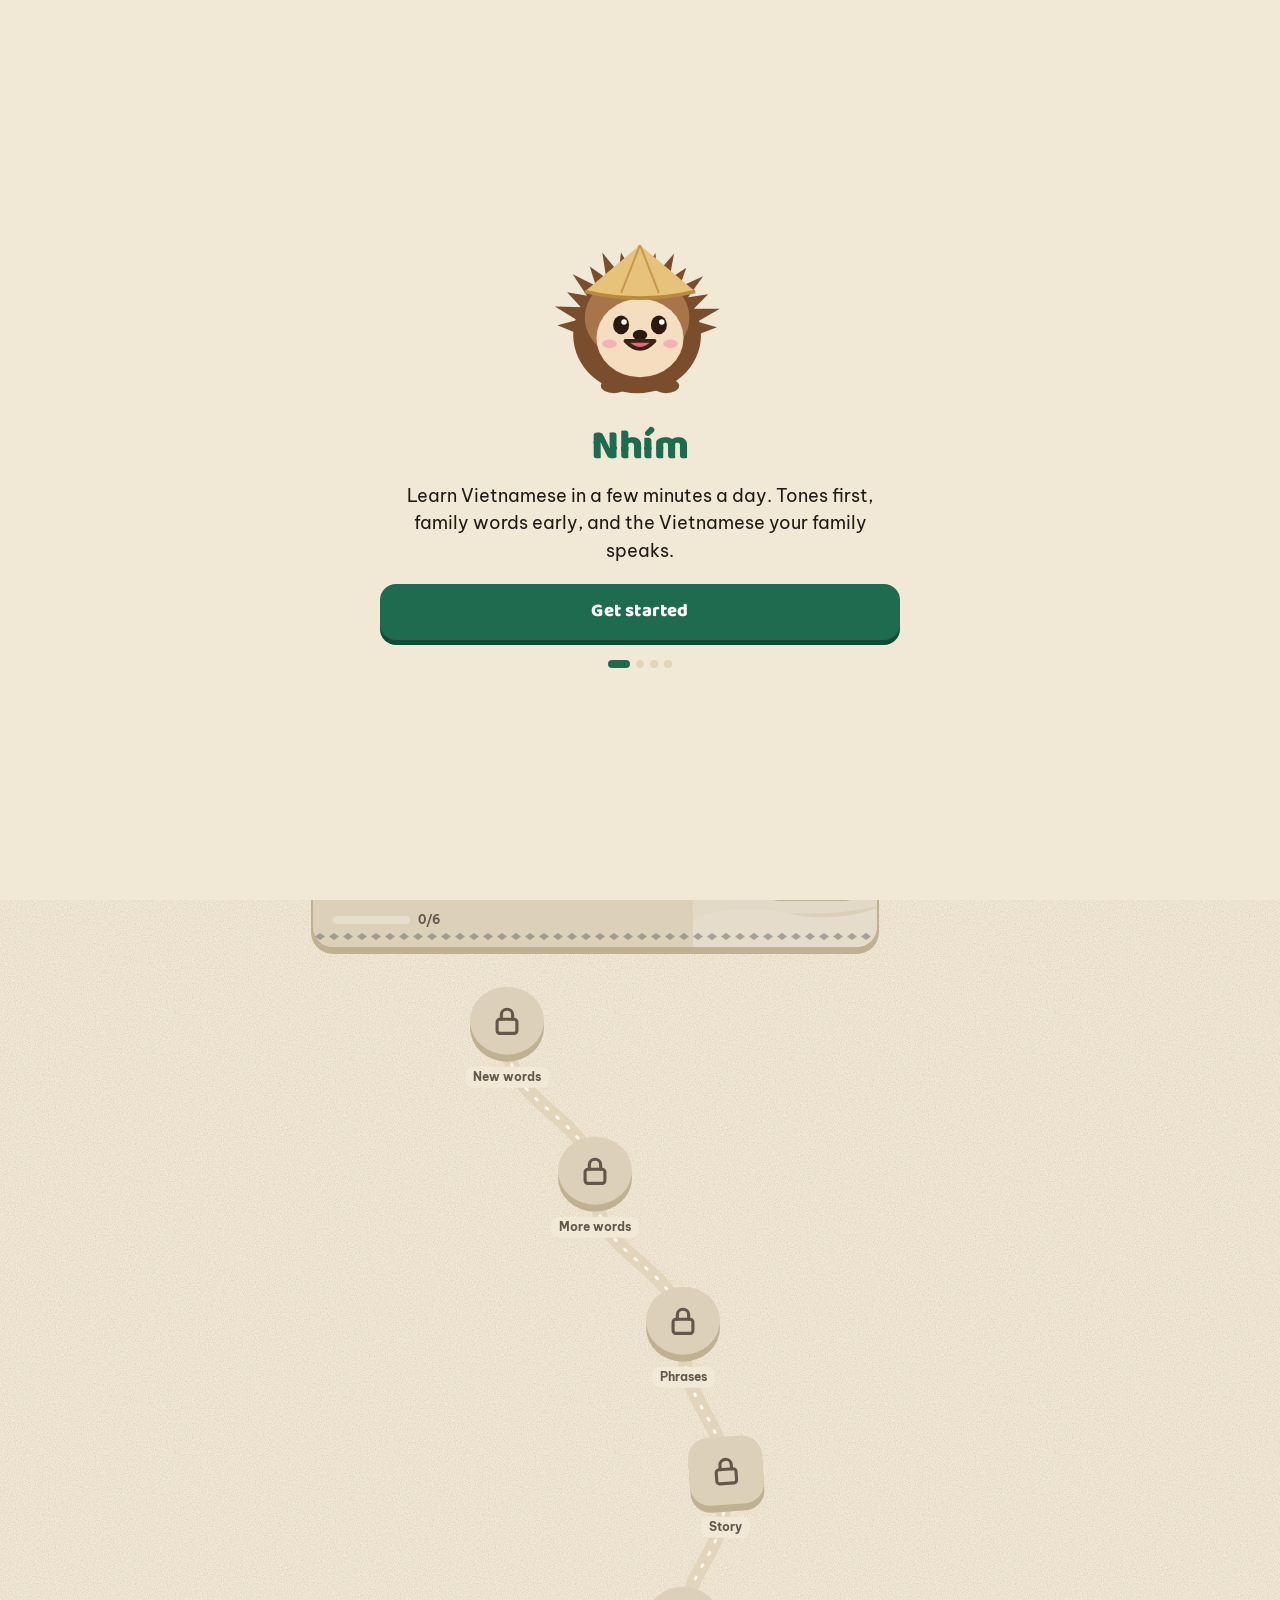
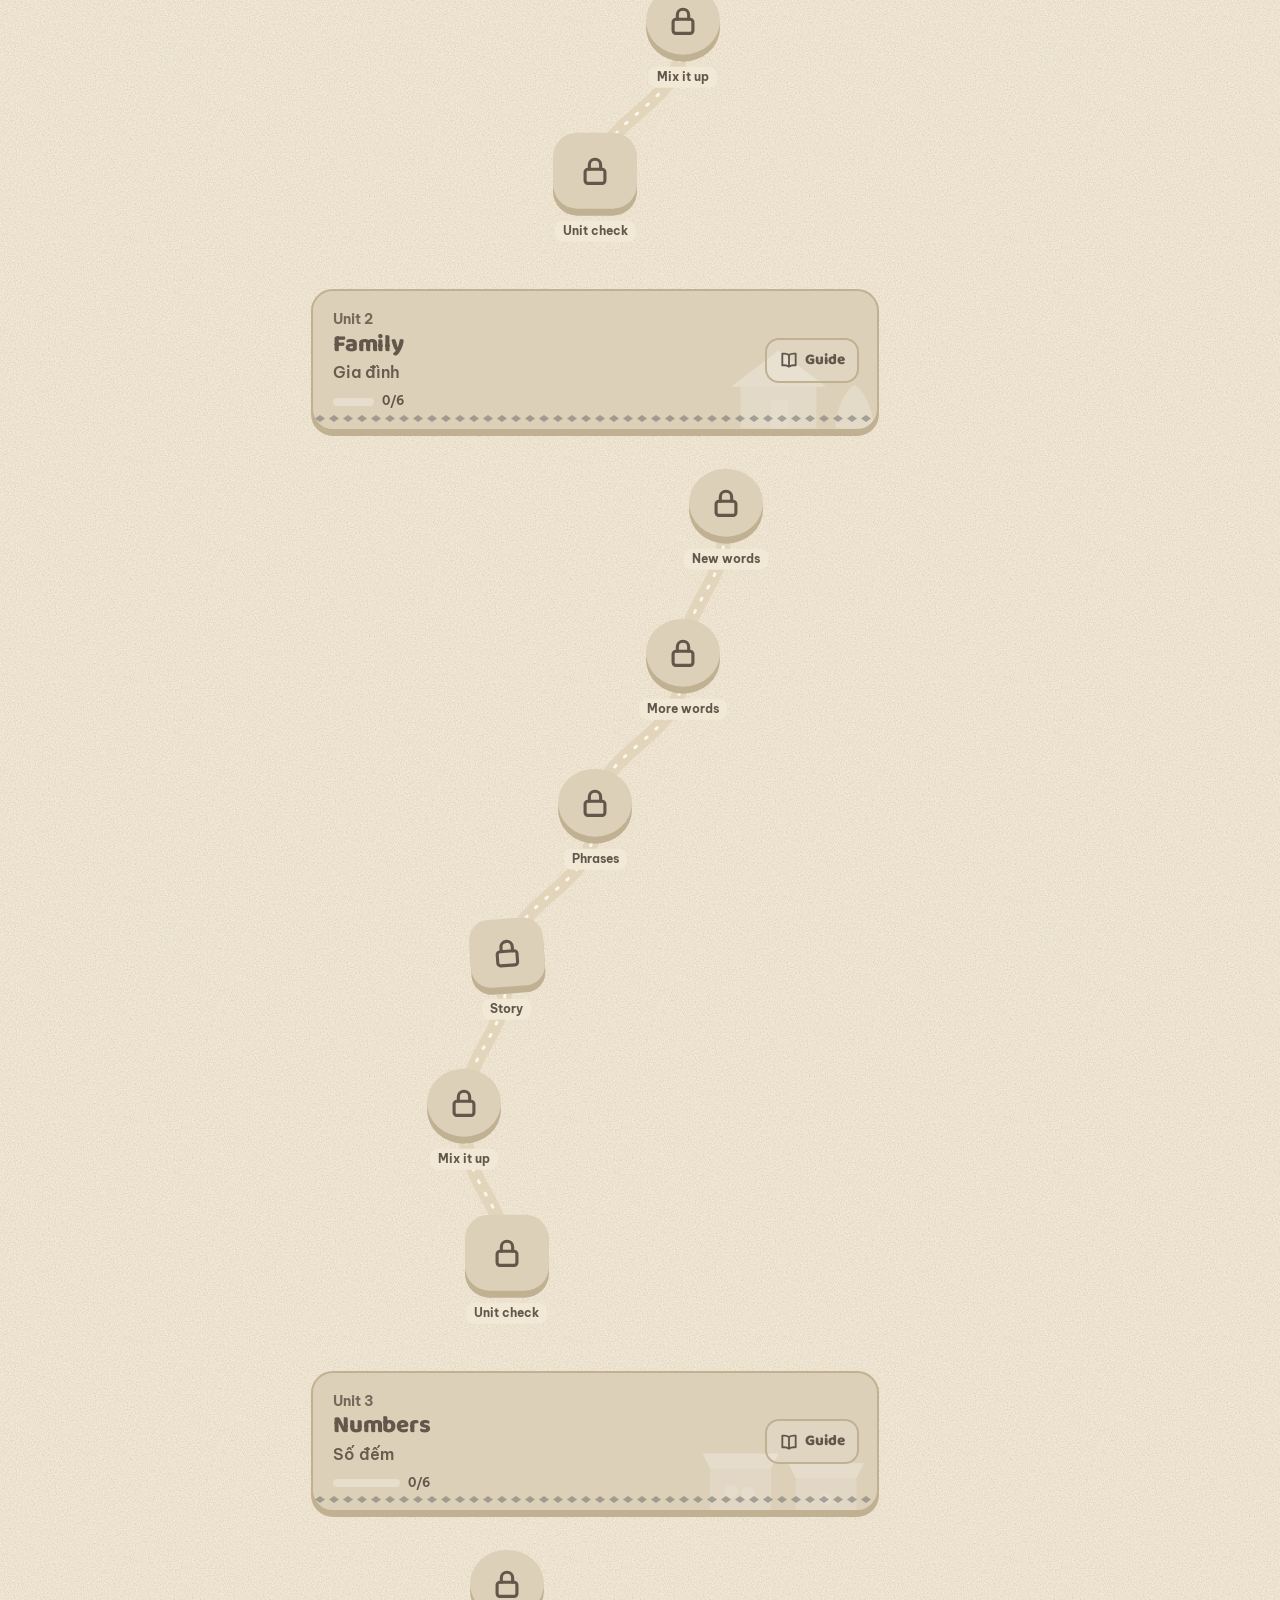
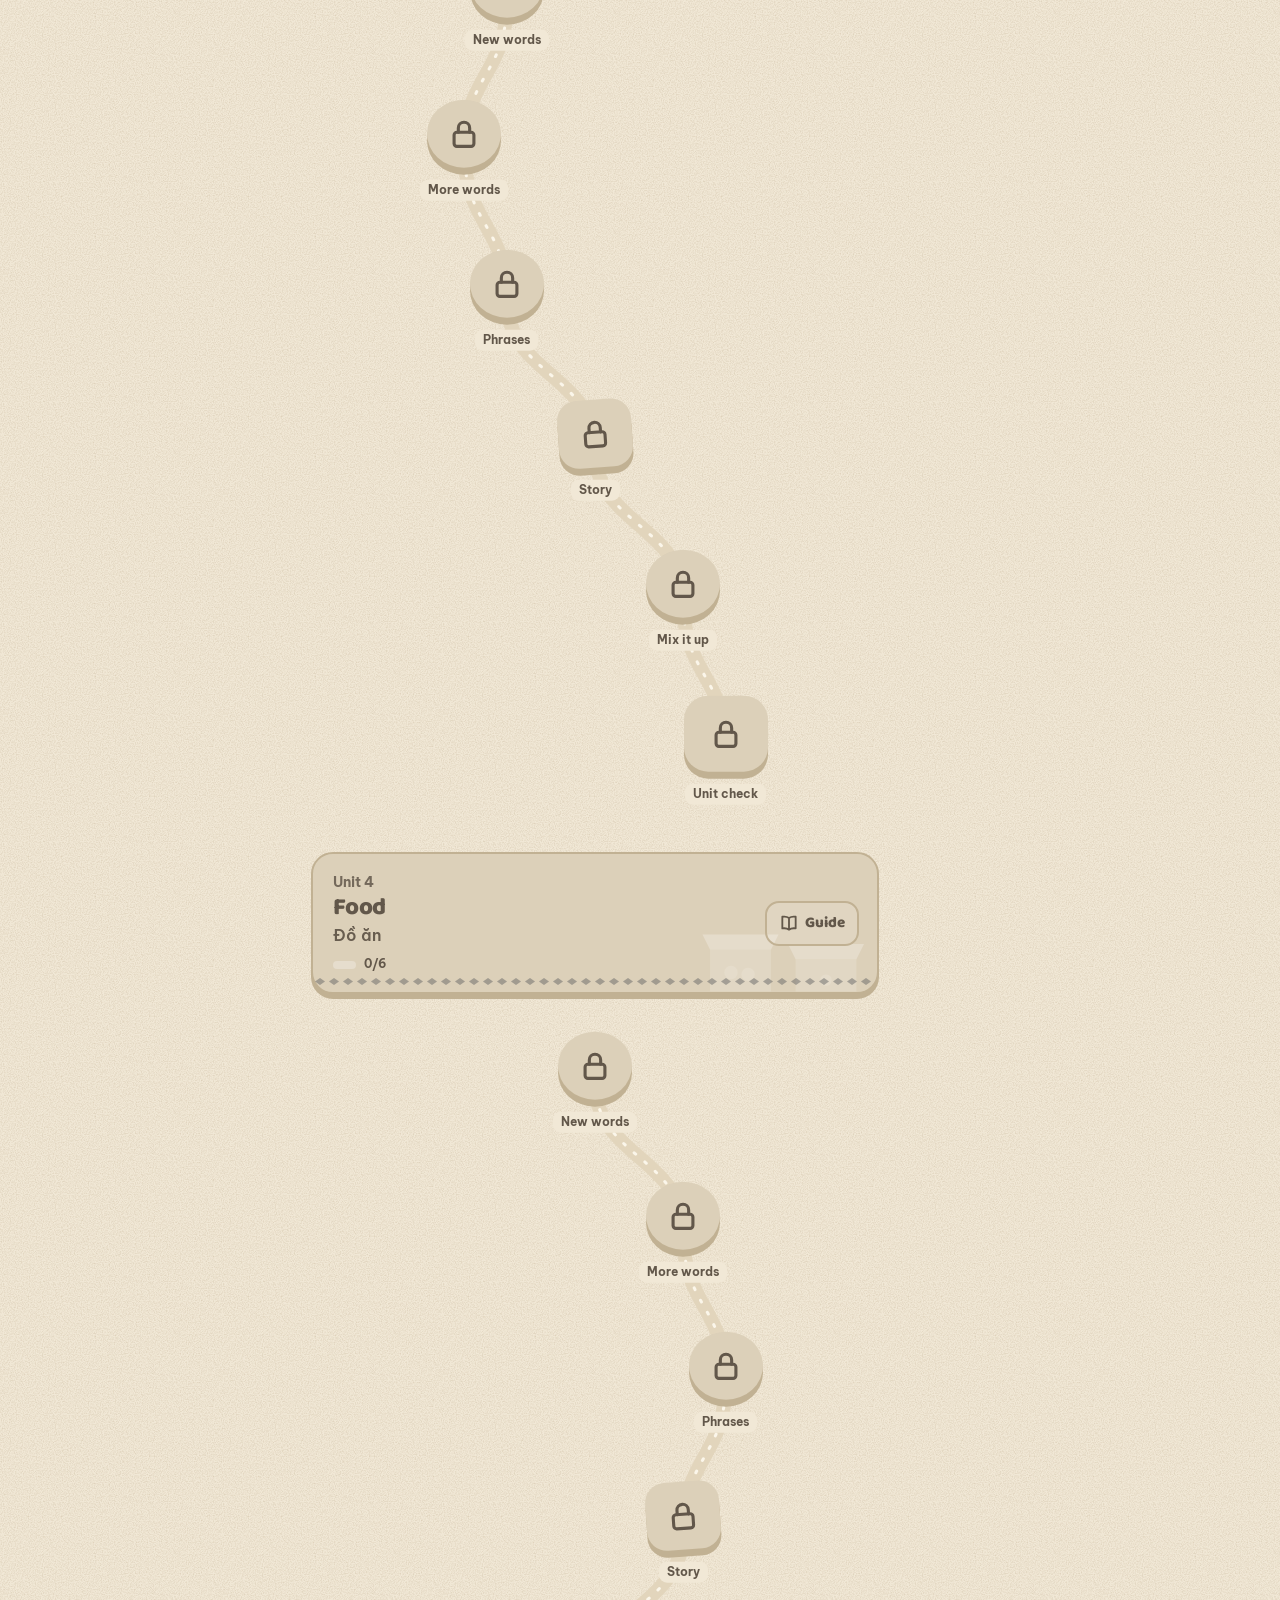
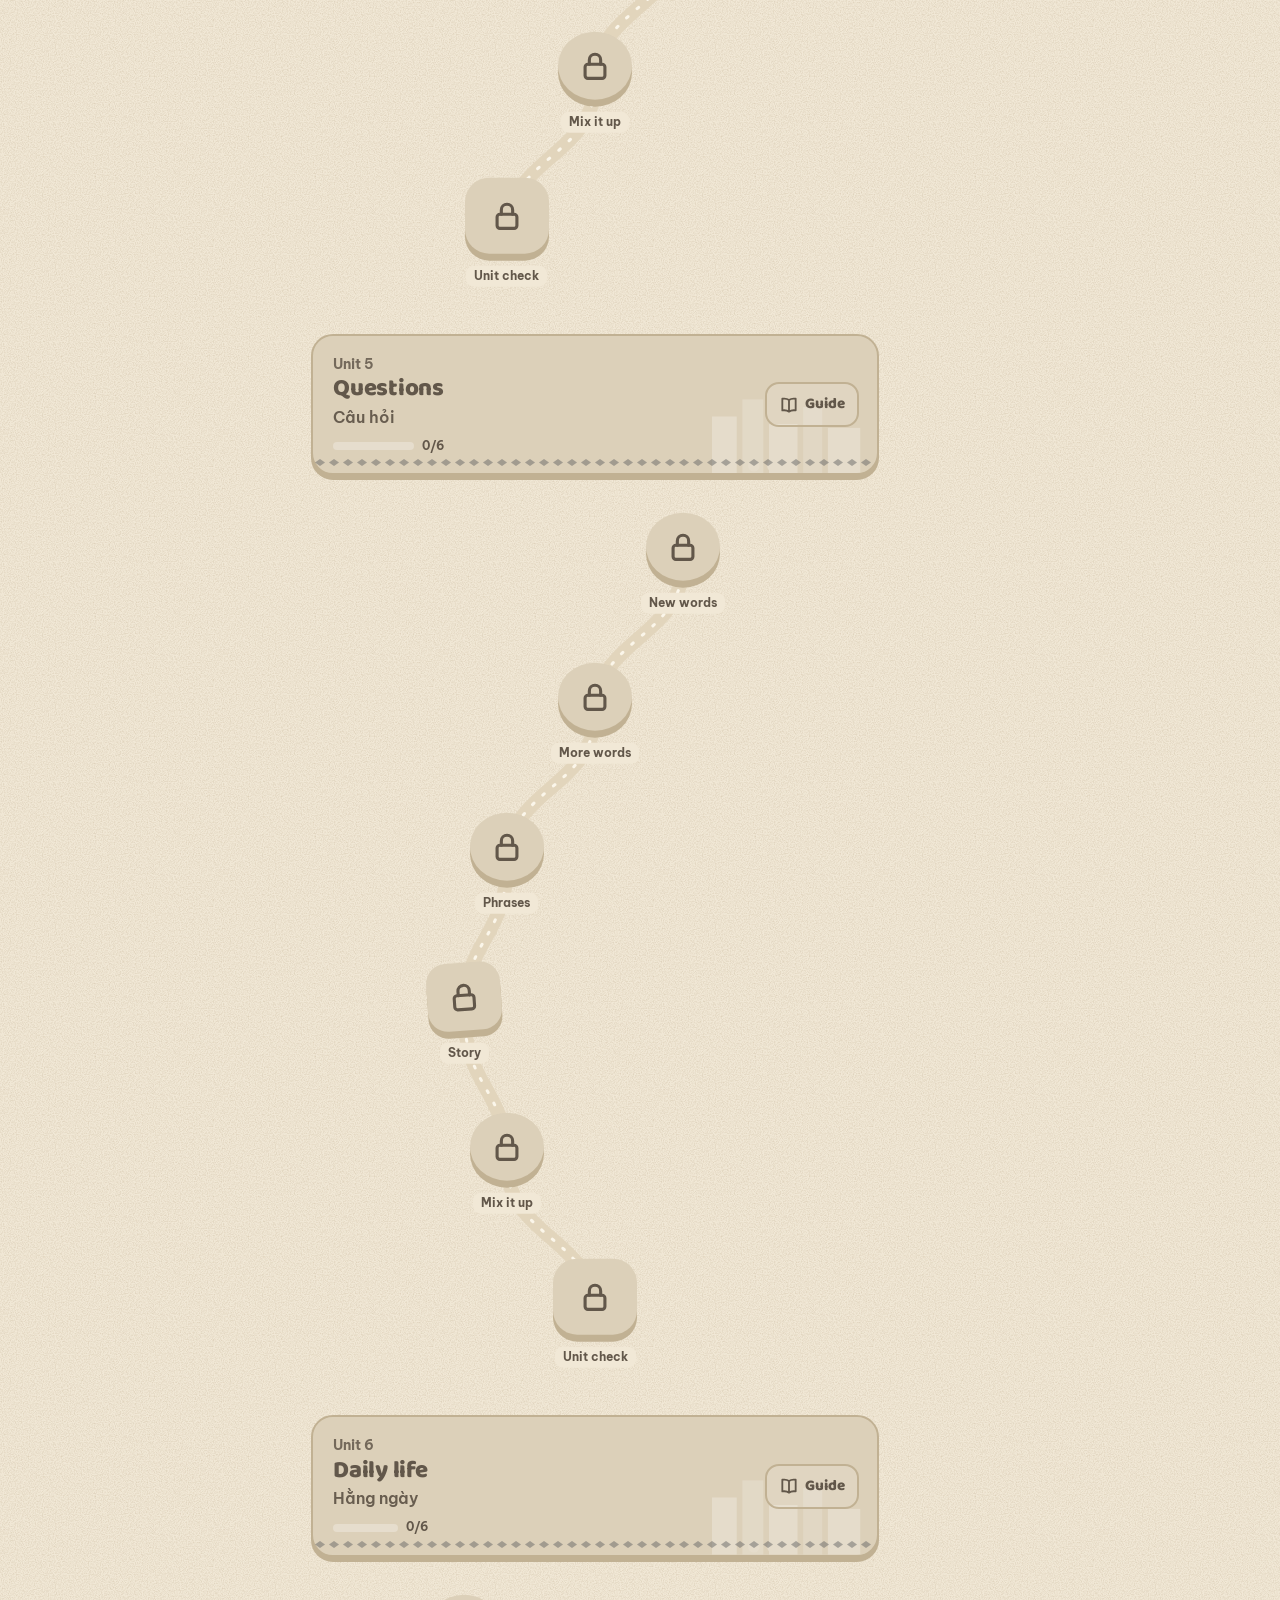
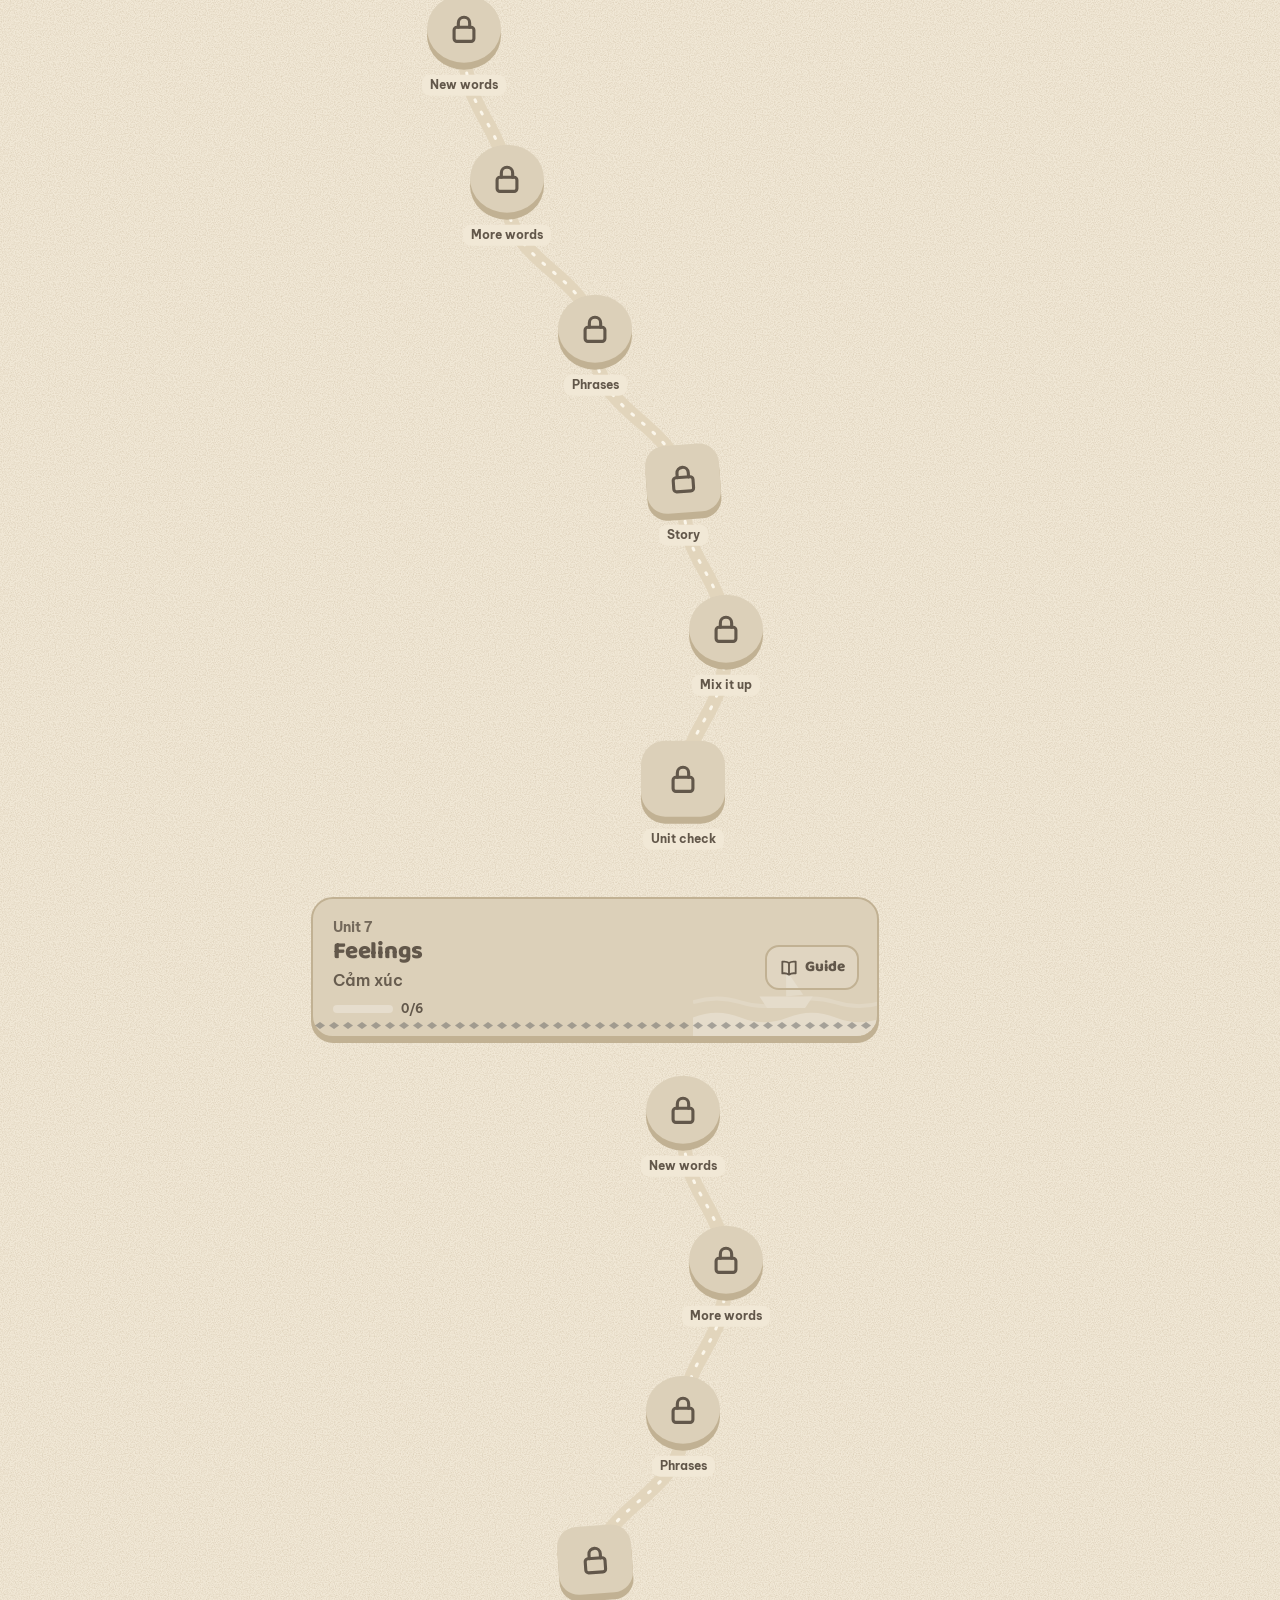
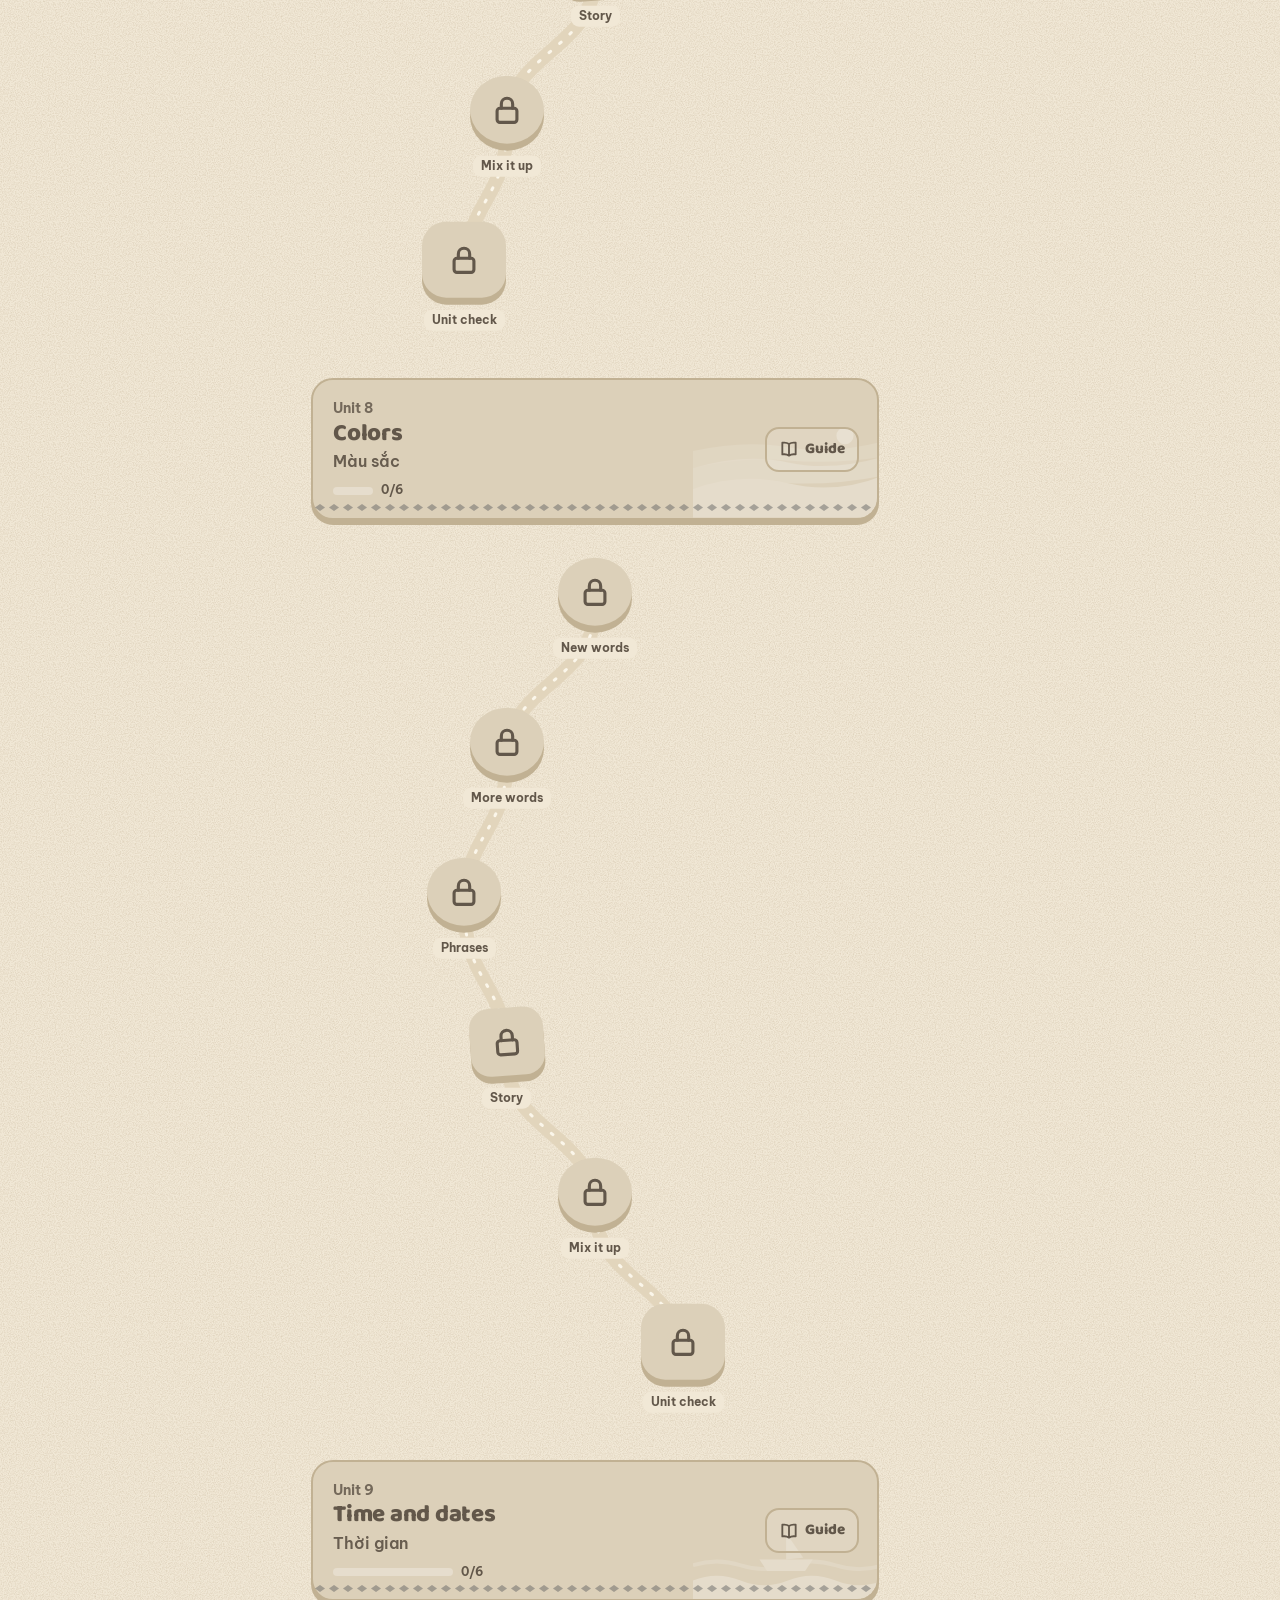
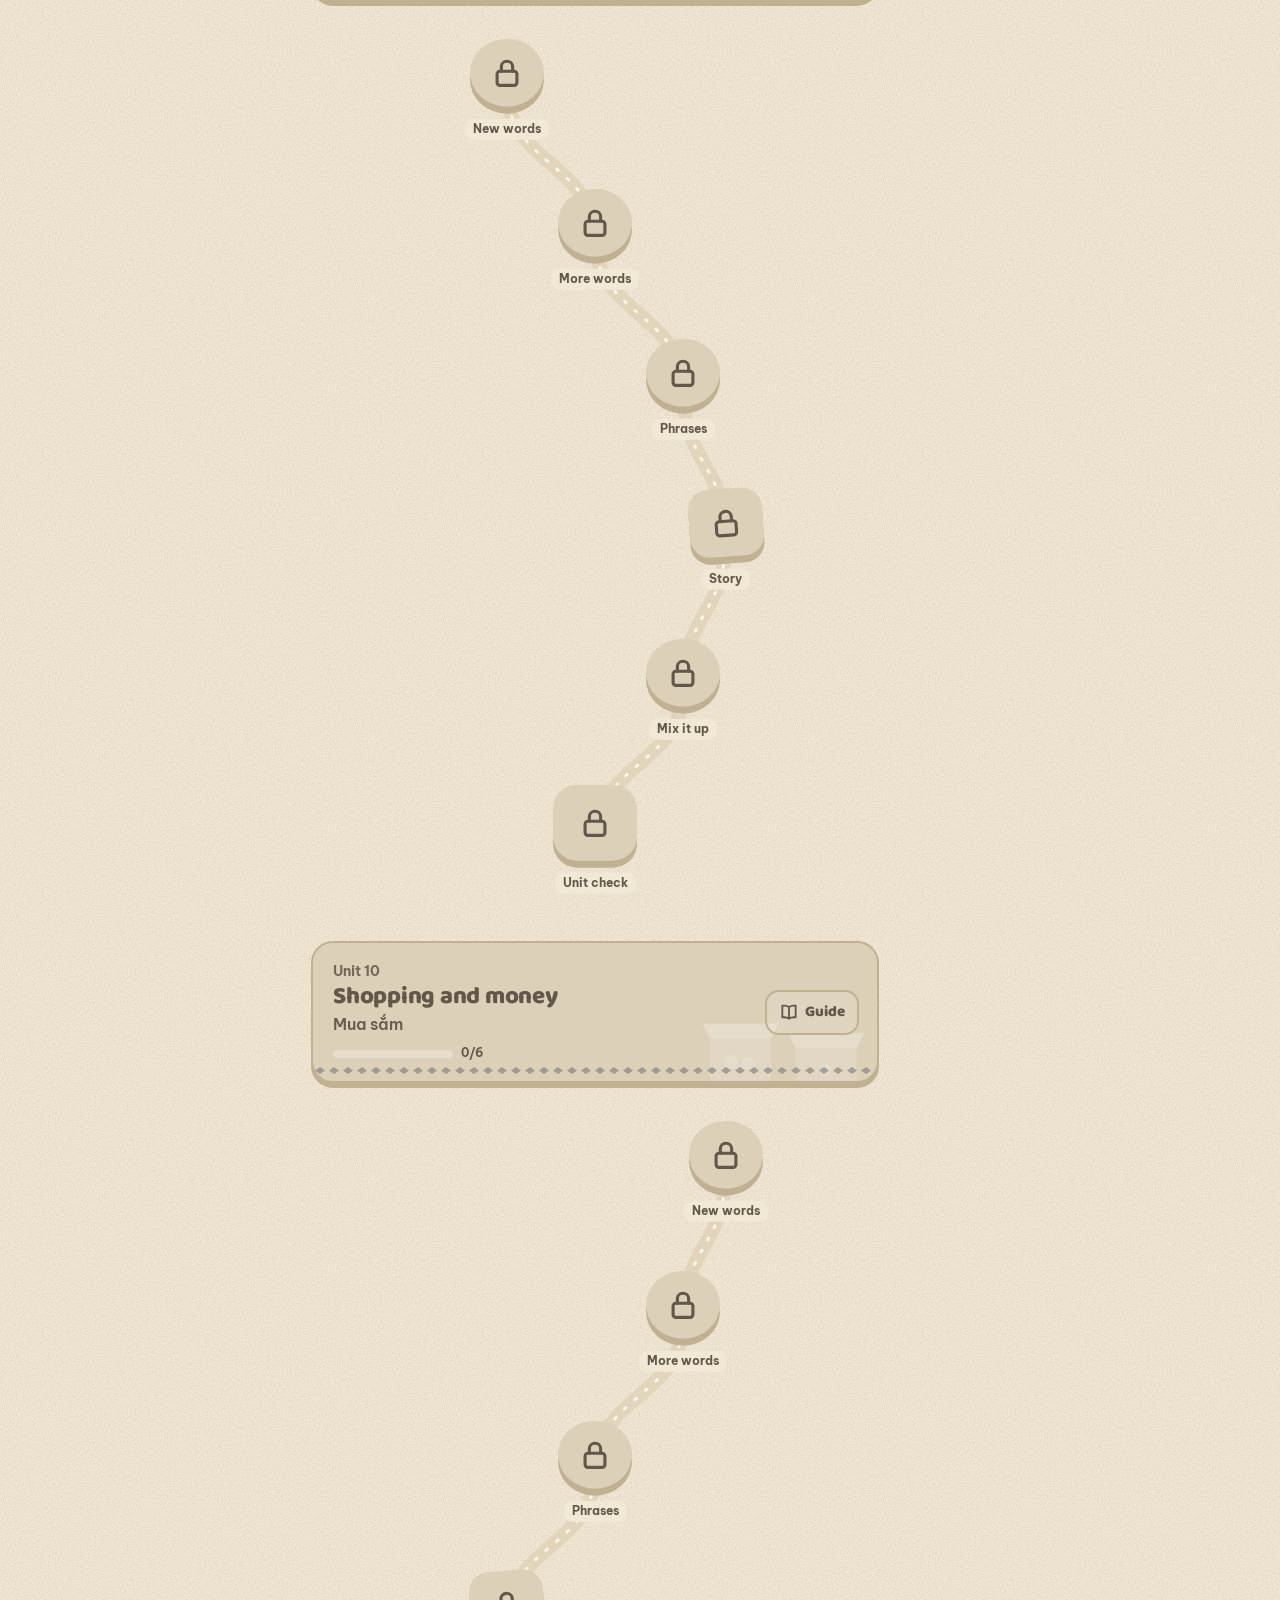
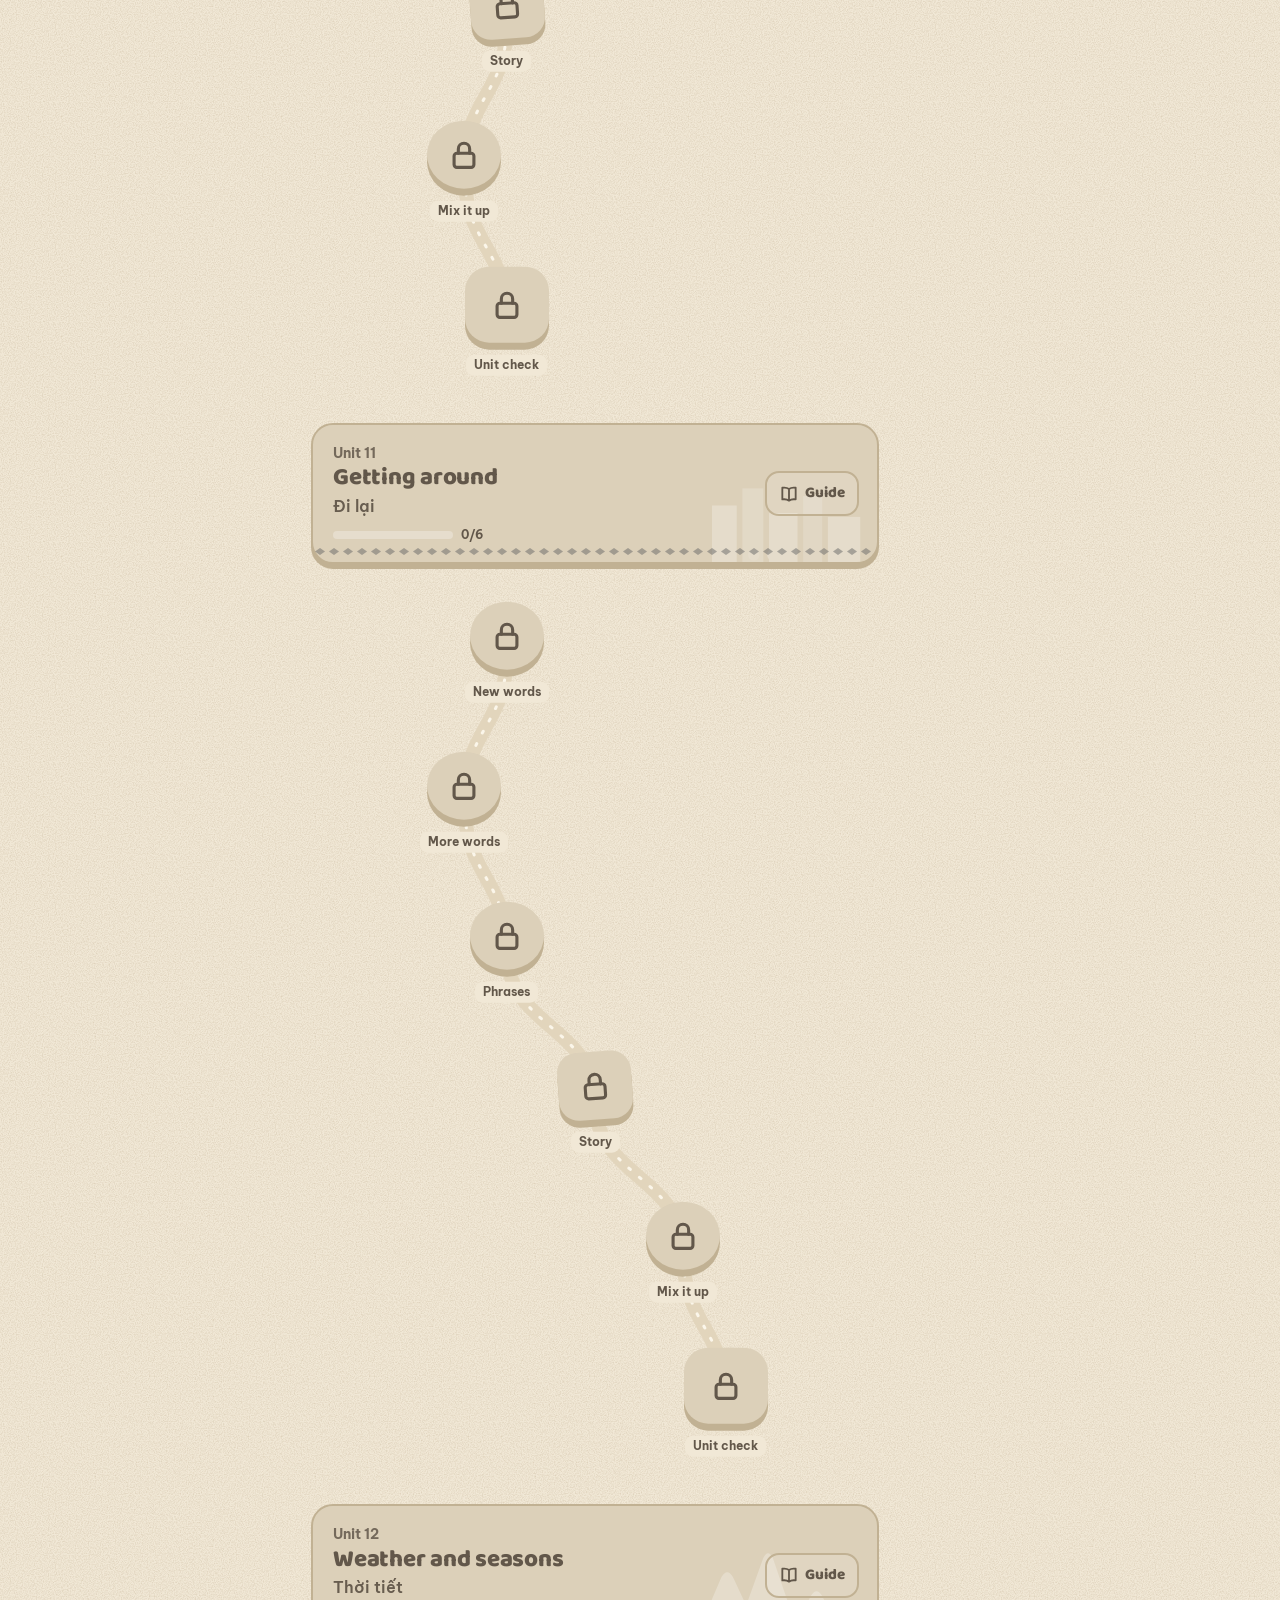
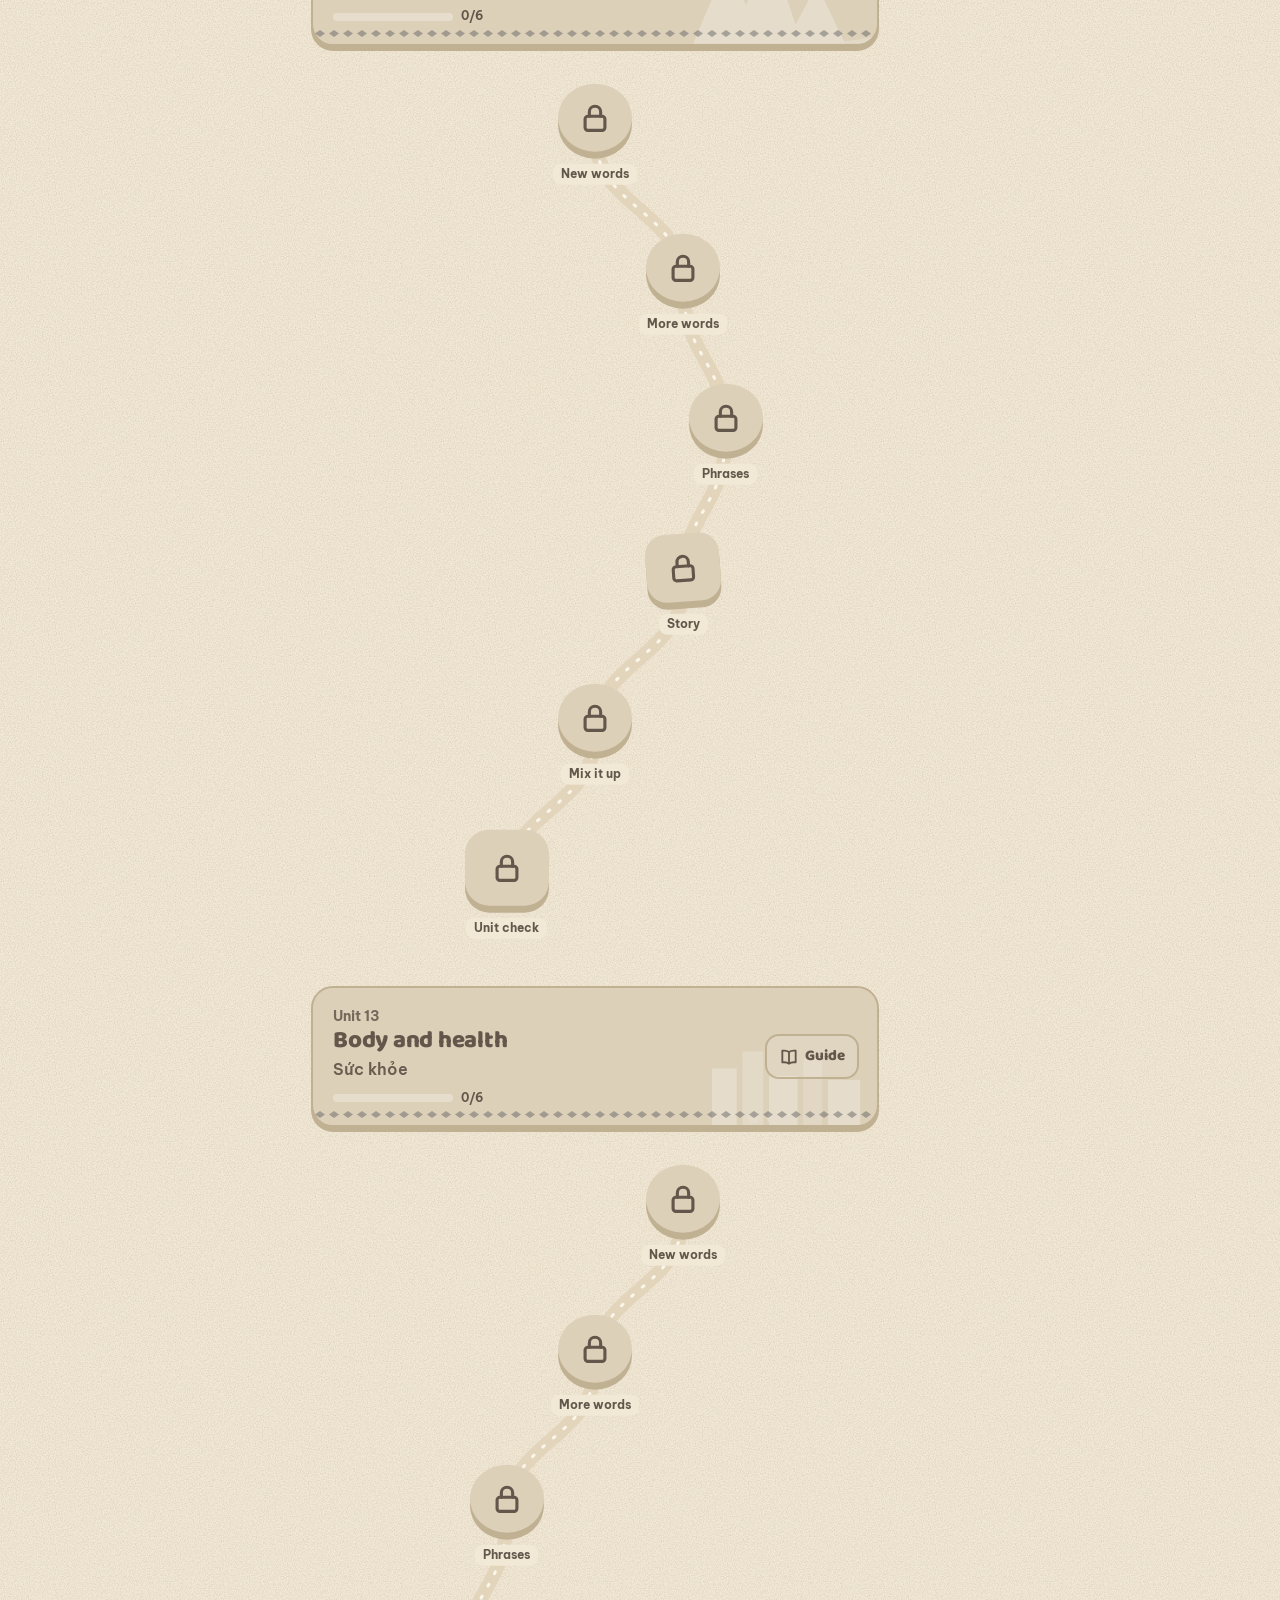
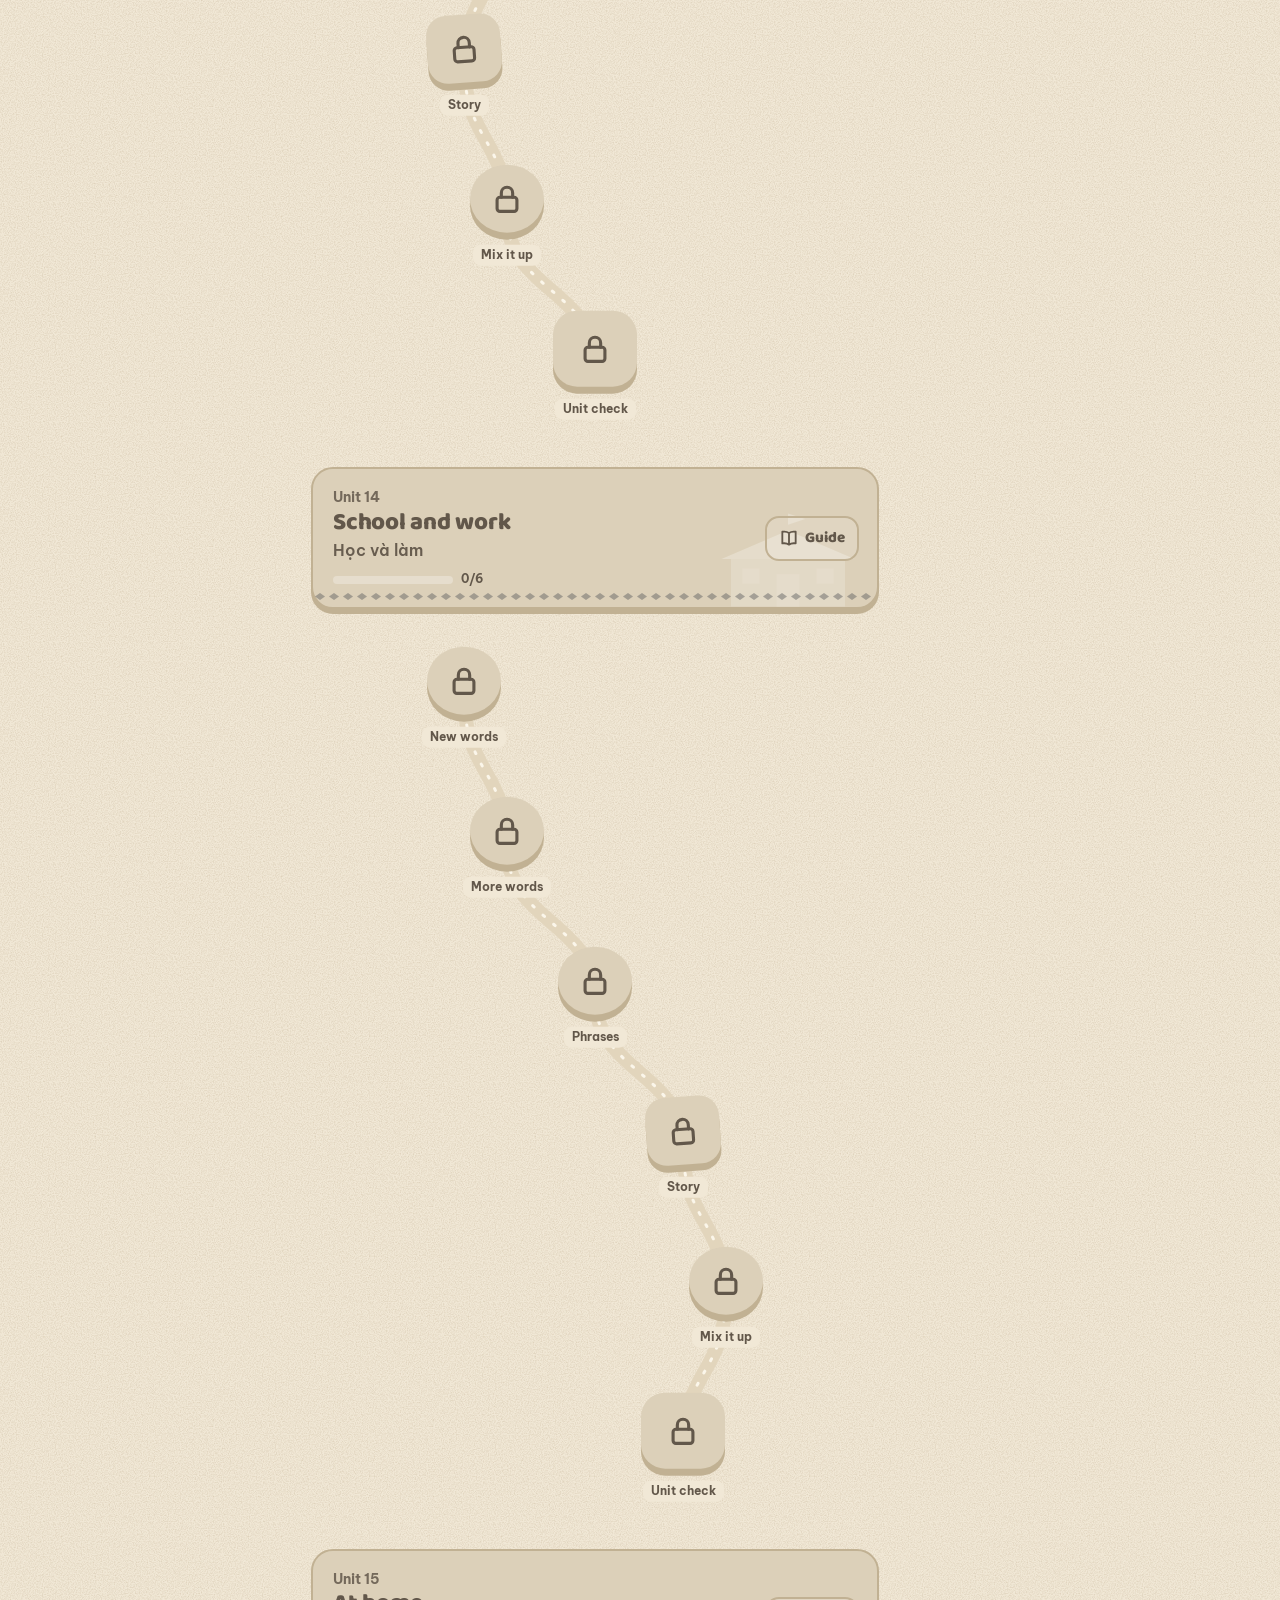
==== commit 1a5e2196: "Add family voices: record relatives, play their voice instead of the computer voice Recordings live " ====
--- a/index.html
+++ b/index.html
@@ -40,6 +40,7 @@
 <div id="layer"></div>
 <noscript><p style="padding:20px">Nhím needs JavaScript to run.</p></noscript>
 <script src="js/data.js"></script>
+<script src="js/voices.js"></script>
 <script src="js/ui.js"></script>
 <script src="js/pitch.js"></script>
 <script src="js/telex.js"></script>
--- a/css/styles.css
+++ b/css/styles.css
@@ -449,7 +449,7 @@
 
 /* ---------- woodblock details ---------- */
 /* printed edge: a hard ink outline and a slightly offset "second pass" shadow, like a block printed in two colors */
-.panel,.hubcard,.scard .cover,.hello .speech,.treeout,.mgraph,.tcheat{box-shadow:3px 4px 0 var(--rule)}
+.panel,.hubcard,.scard .cover,.hello .speech,.treeout,.mgraph,.tcheat{box-shadow:0 4px 0 var(--rule)}
 .ubanner{border:2.5px solid color-mix(in srgb,var(--u) 55%,#1F1A15)}
 .ubanner.locked{border-color:var(--locked-deep)}
 /* a row of carved diamonds along the bottom of each unit banner */
@@ -460,3 +460,24 @@
 .node:not(.locked){border:2.5px solid color-mix(in srgb,var(--u) 50%,#1F1A15)}
 .node.done{border-color:color-mix(in srgb,var(--gold) 50%,#1F1A15)}
 .brand{text-shadow:2px 2px 0 color-mix(in srgb,var(--gold) 55%,transparent)}
+
+/* ---------- family voices ---------- */
+.vintro{display:flex;gap:12px;align-items:center;background:var(--gold-tint);border-radius:var(--r-m);padding:12px 14px;font-weight:500}
+.vwarn{margin-top:10px;color:var(--bad);font-weight:600}
+.voices select.tin{appearance:auto;font-size:1rem}
+.vprog{margin:18px 0 8px}
+.vrec{display:flex;flex-direction:column;gap:8px}
+.vrow{display:flex;align-items:center;justify-content:space-between;gap:10px;padding:10px 12px;border:2px solid var(--rule);border-radius:var(--r-m);background:var(--paper)}
+.vrow.on{border-color:color-mix(in srgb,var(--ok) 45%,var(--rule));background:color-mix(in srgb,var(--ok-tint) 55%,var(--paper))}
+.vrow.rec{border-color:var(--lotus)}
+.vtxt{min-width:0}
+.vtxt b{font-size:1.1rem}
+.vbtns{flex:none;gap:6px;flex-wrap:nowrap}
+.vmic{width:46px;height:46px;border-radius:50%;border:none;background:var(--lotus);color:#fff;display:grid;place-items:center;box-shadow:0 3px 0 color-mix(in srgb,var(--lotus) 62%,#000)}
+.vmic svg{width:22px;height:22px}
+.vrow.on .vmic{background:var(--paper);color:var(--lotus);border:2px solid var(--rule);box-shadow:0 3px 0 var(--rule)}
+.vmic.on{animation:pulse 1s infinite;background:var(--lotus)!important;color:#fff!important}
+.vdel{color:var(--ink-2)}
+.vpack{margin-top:18px}
+.vpack .row{gap:8px}
+.vpack .btn{flex:1;min-width:150px;cursor:pointer}
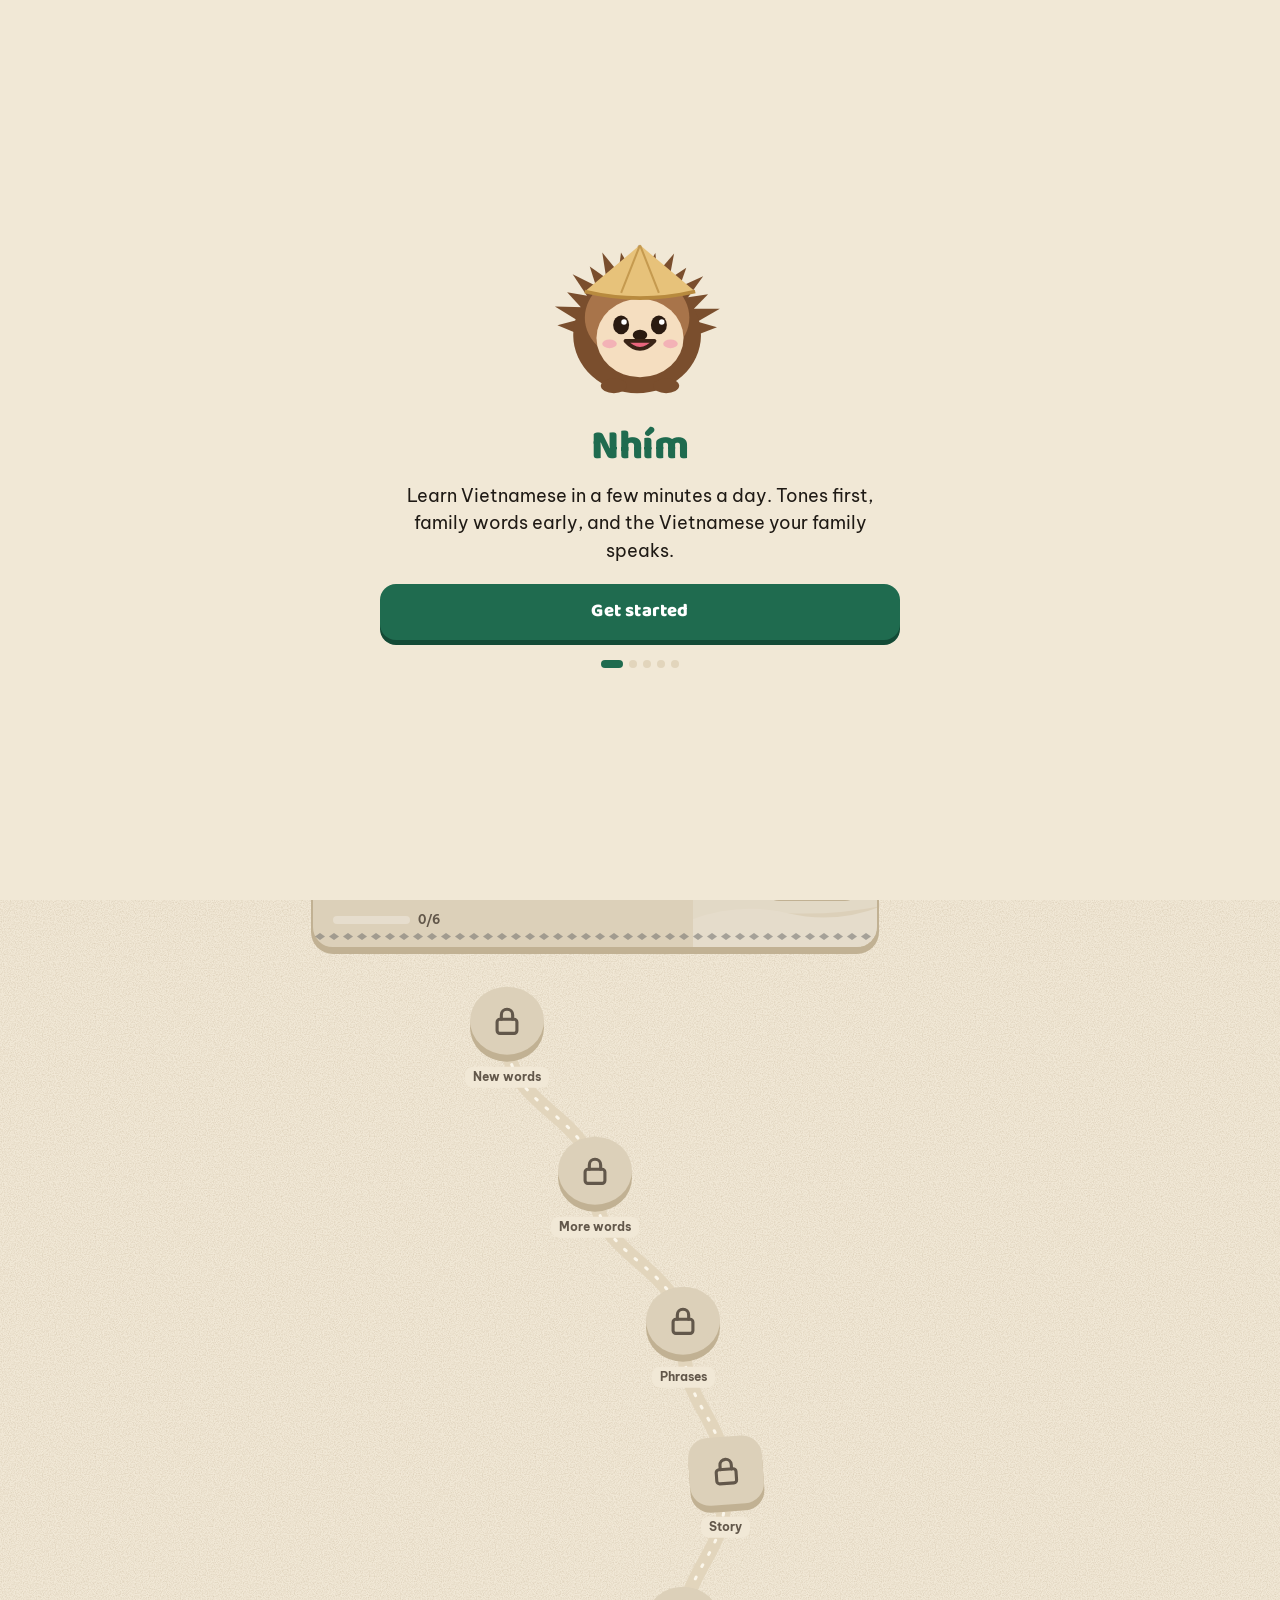
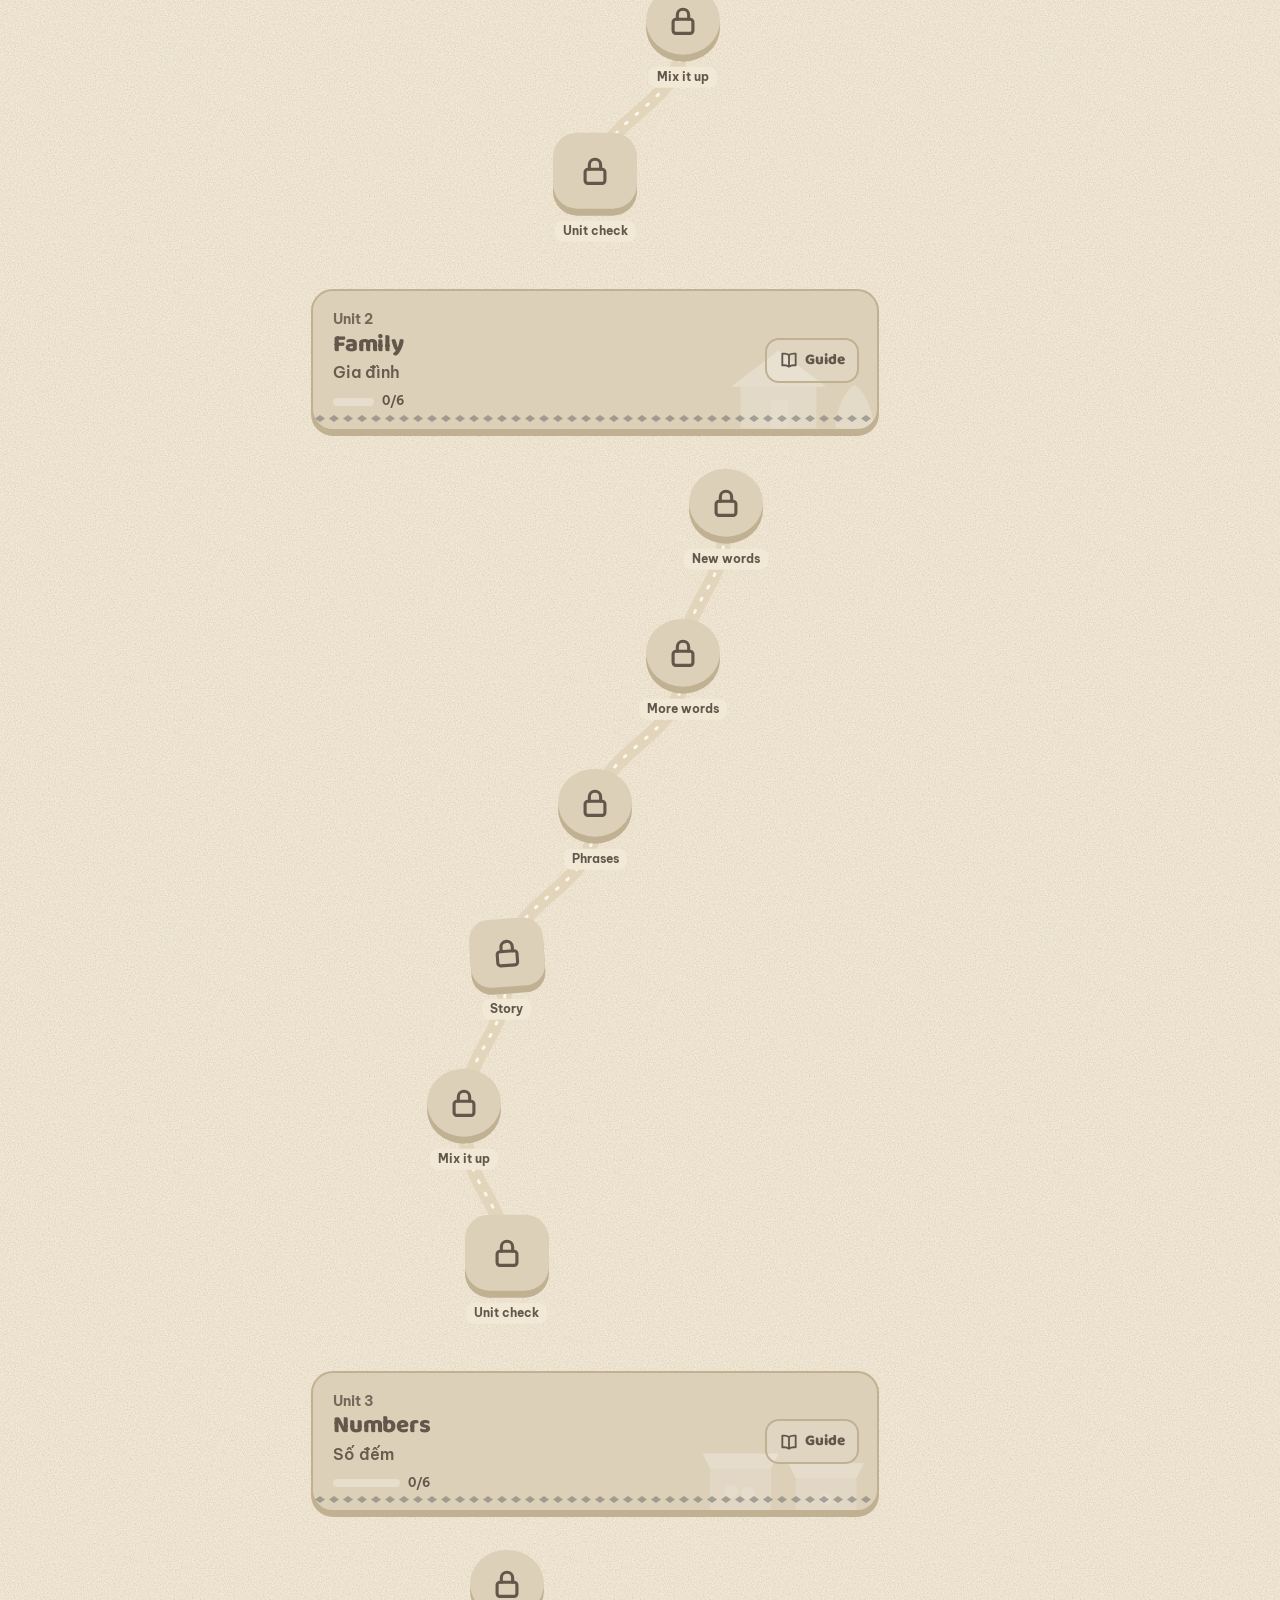
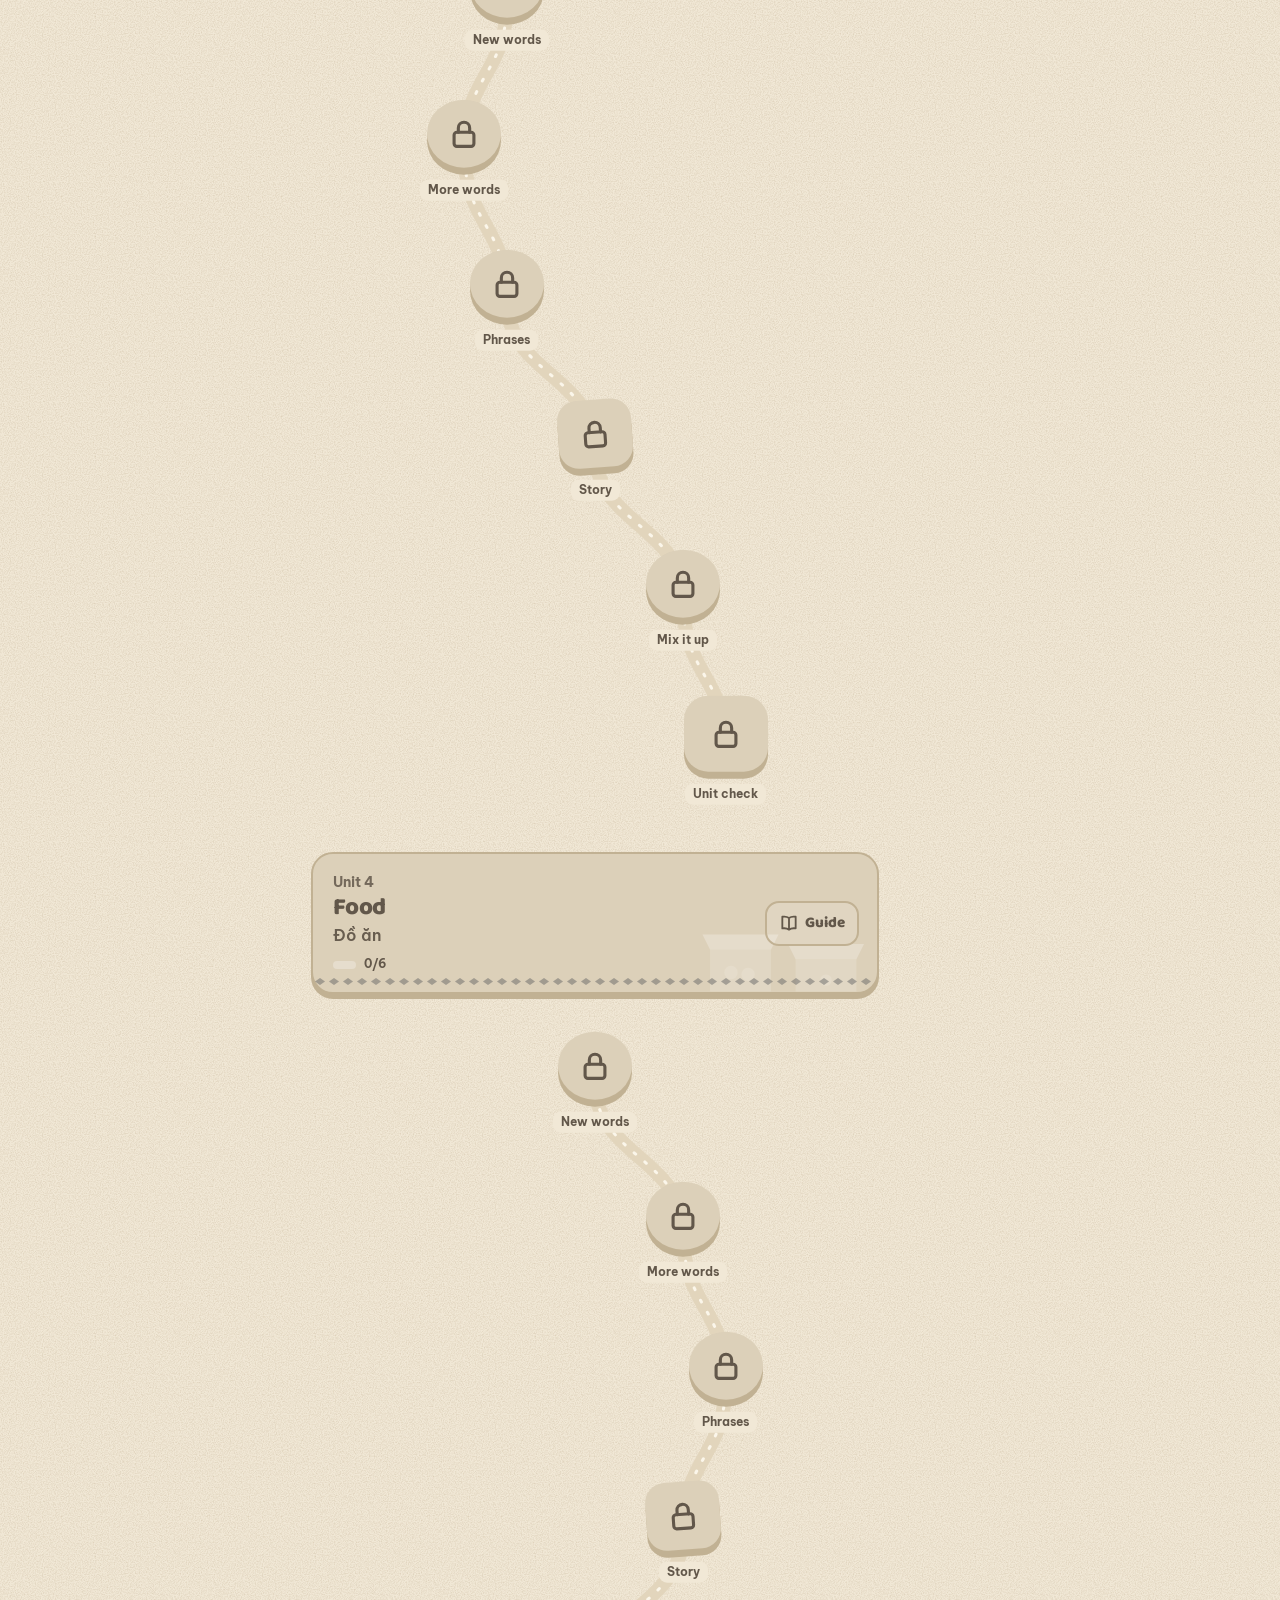
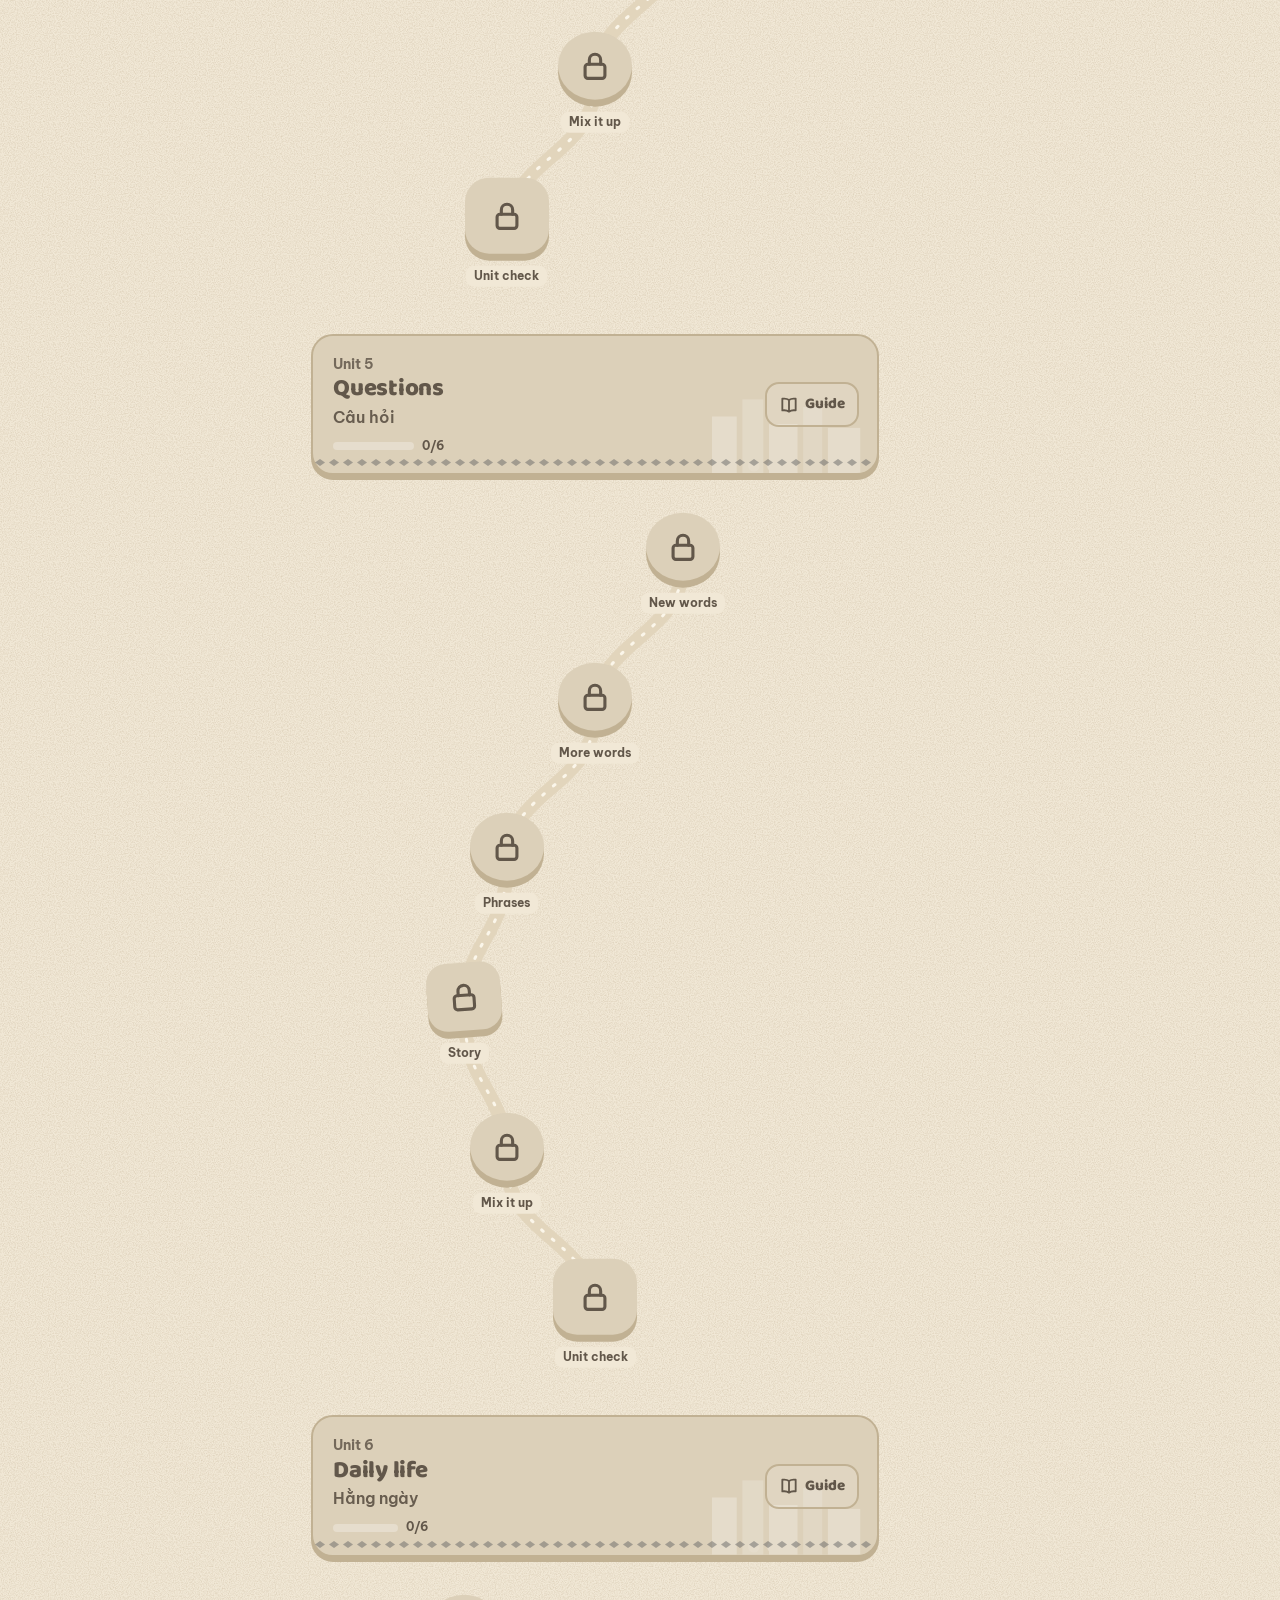
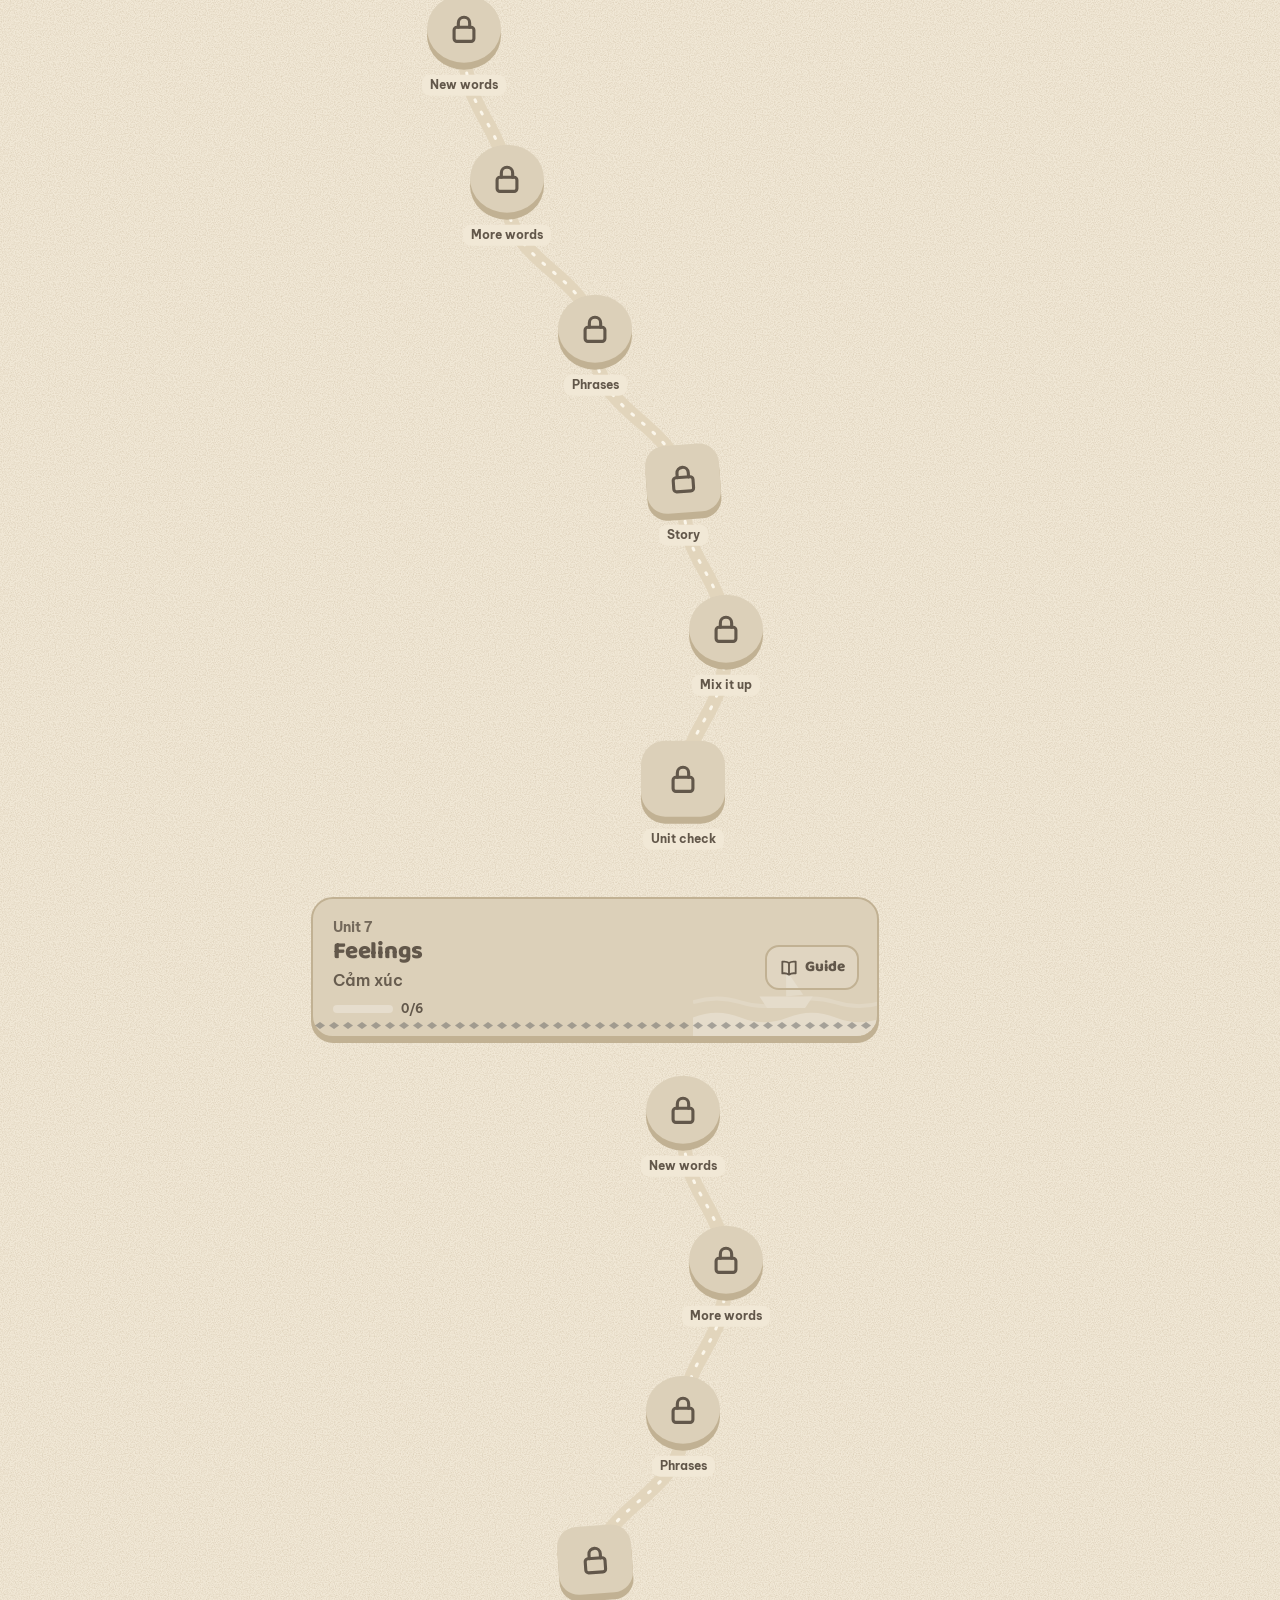
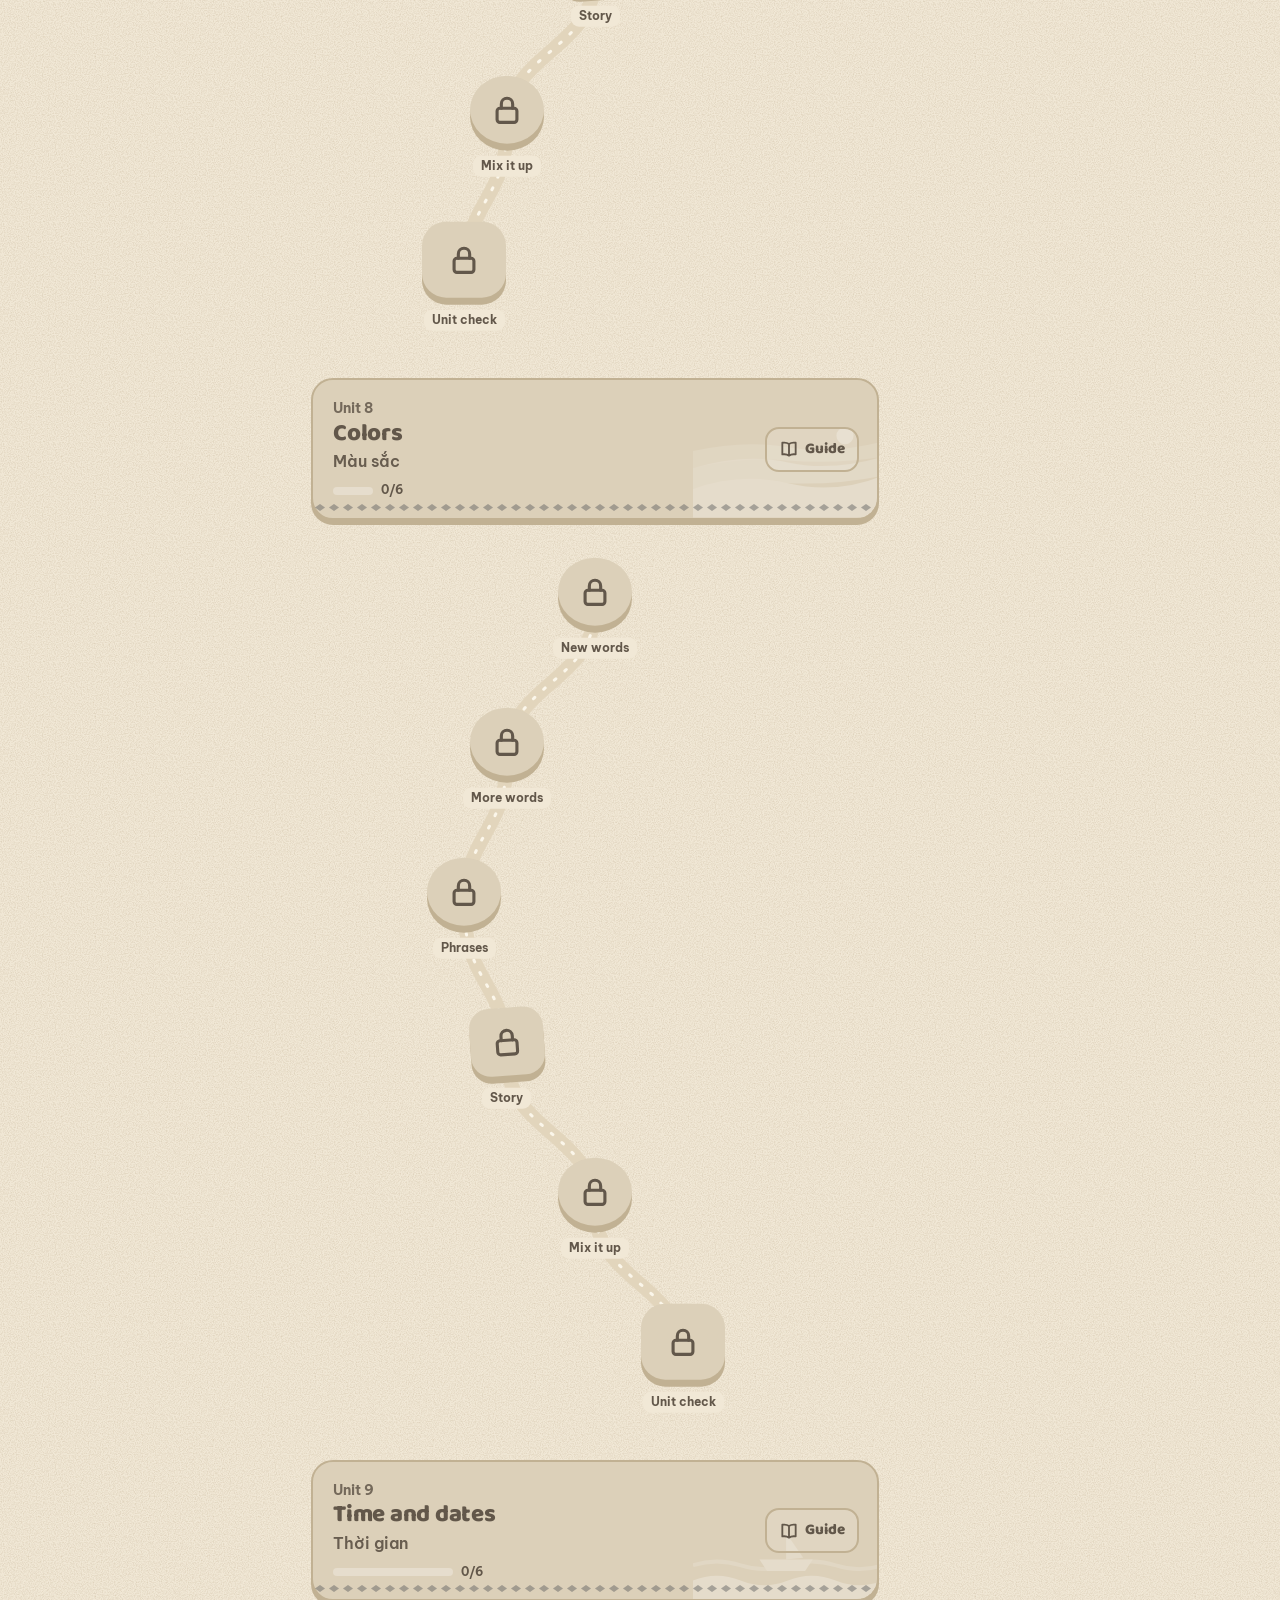
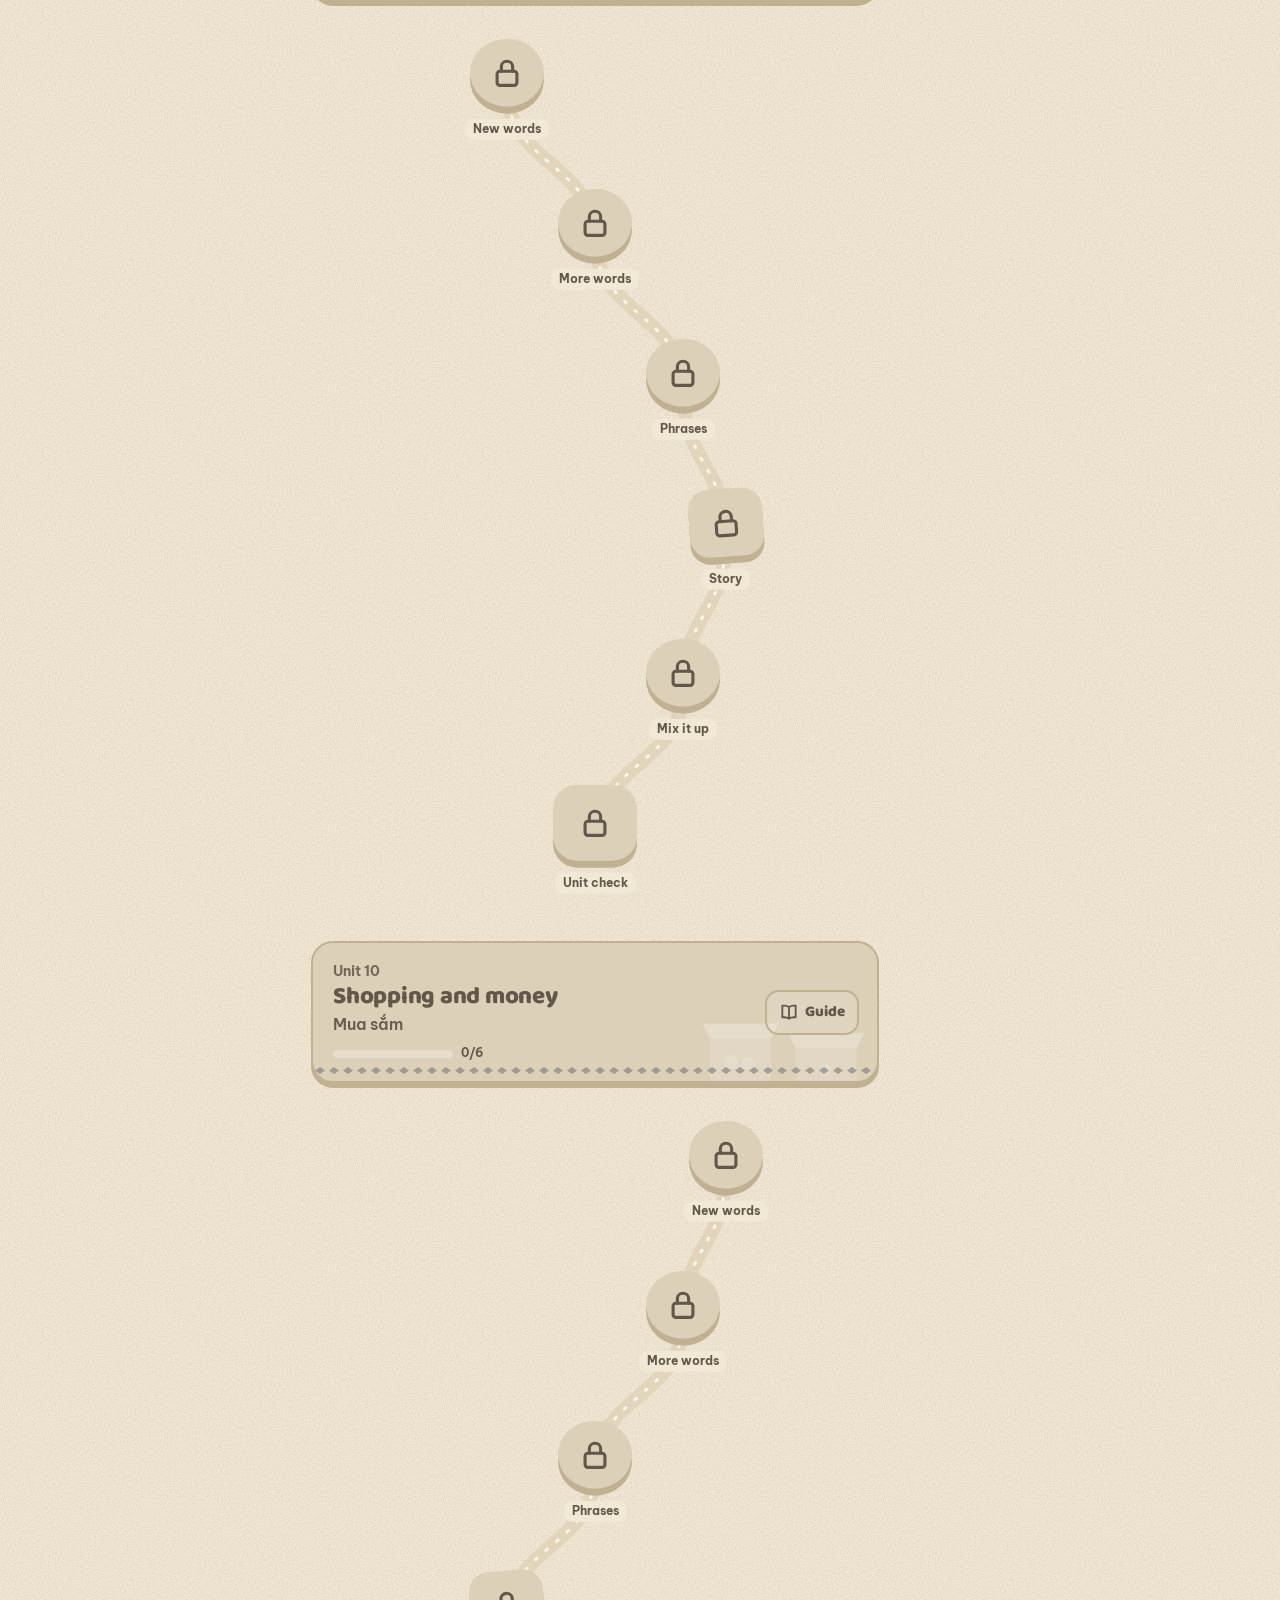
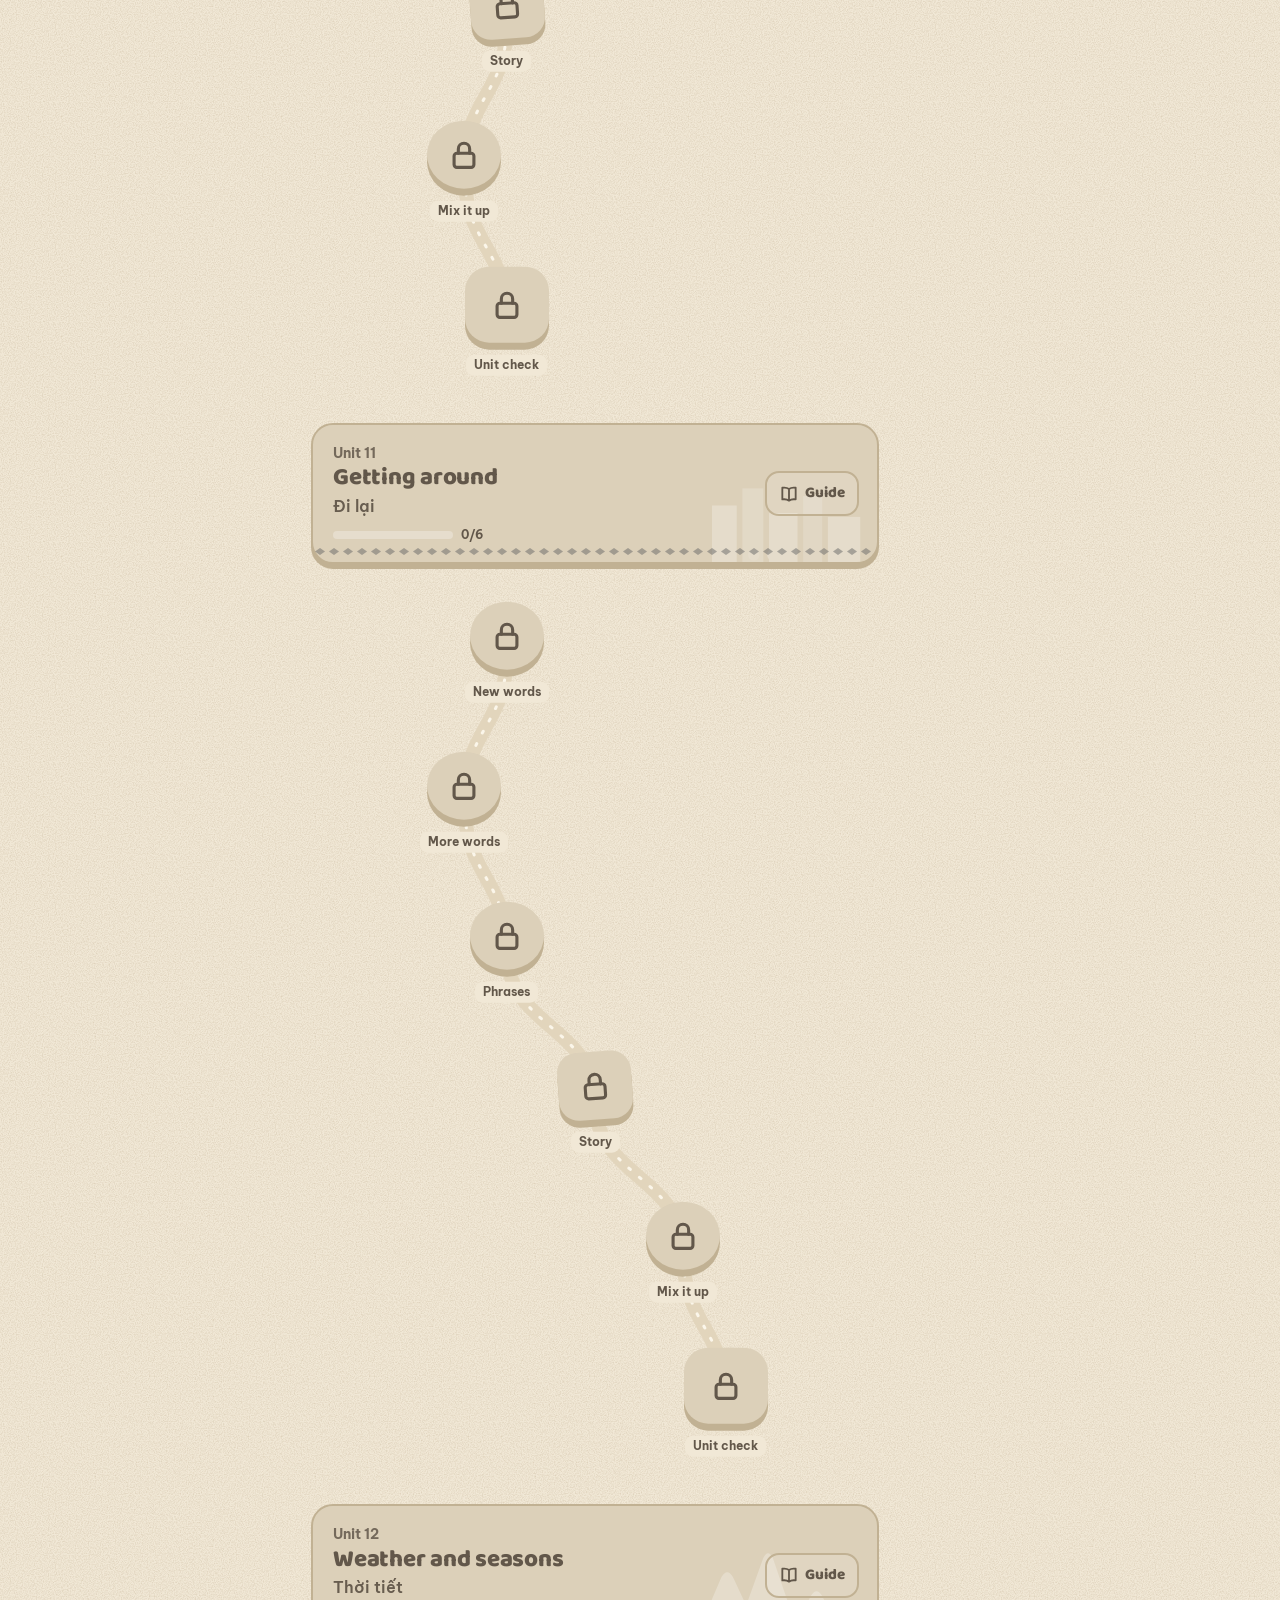
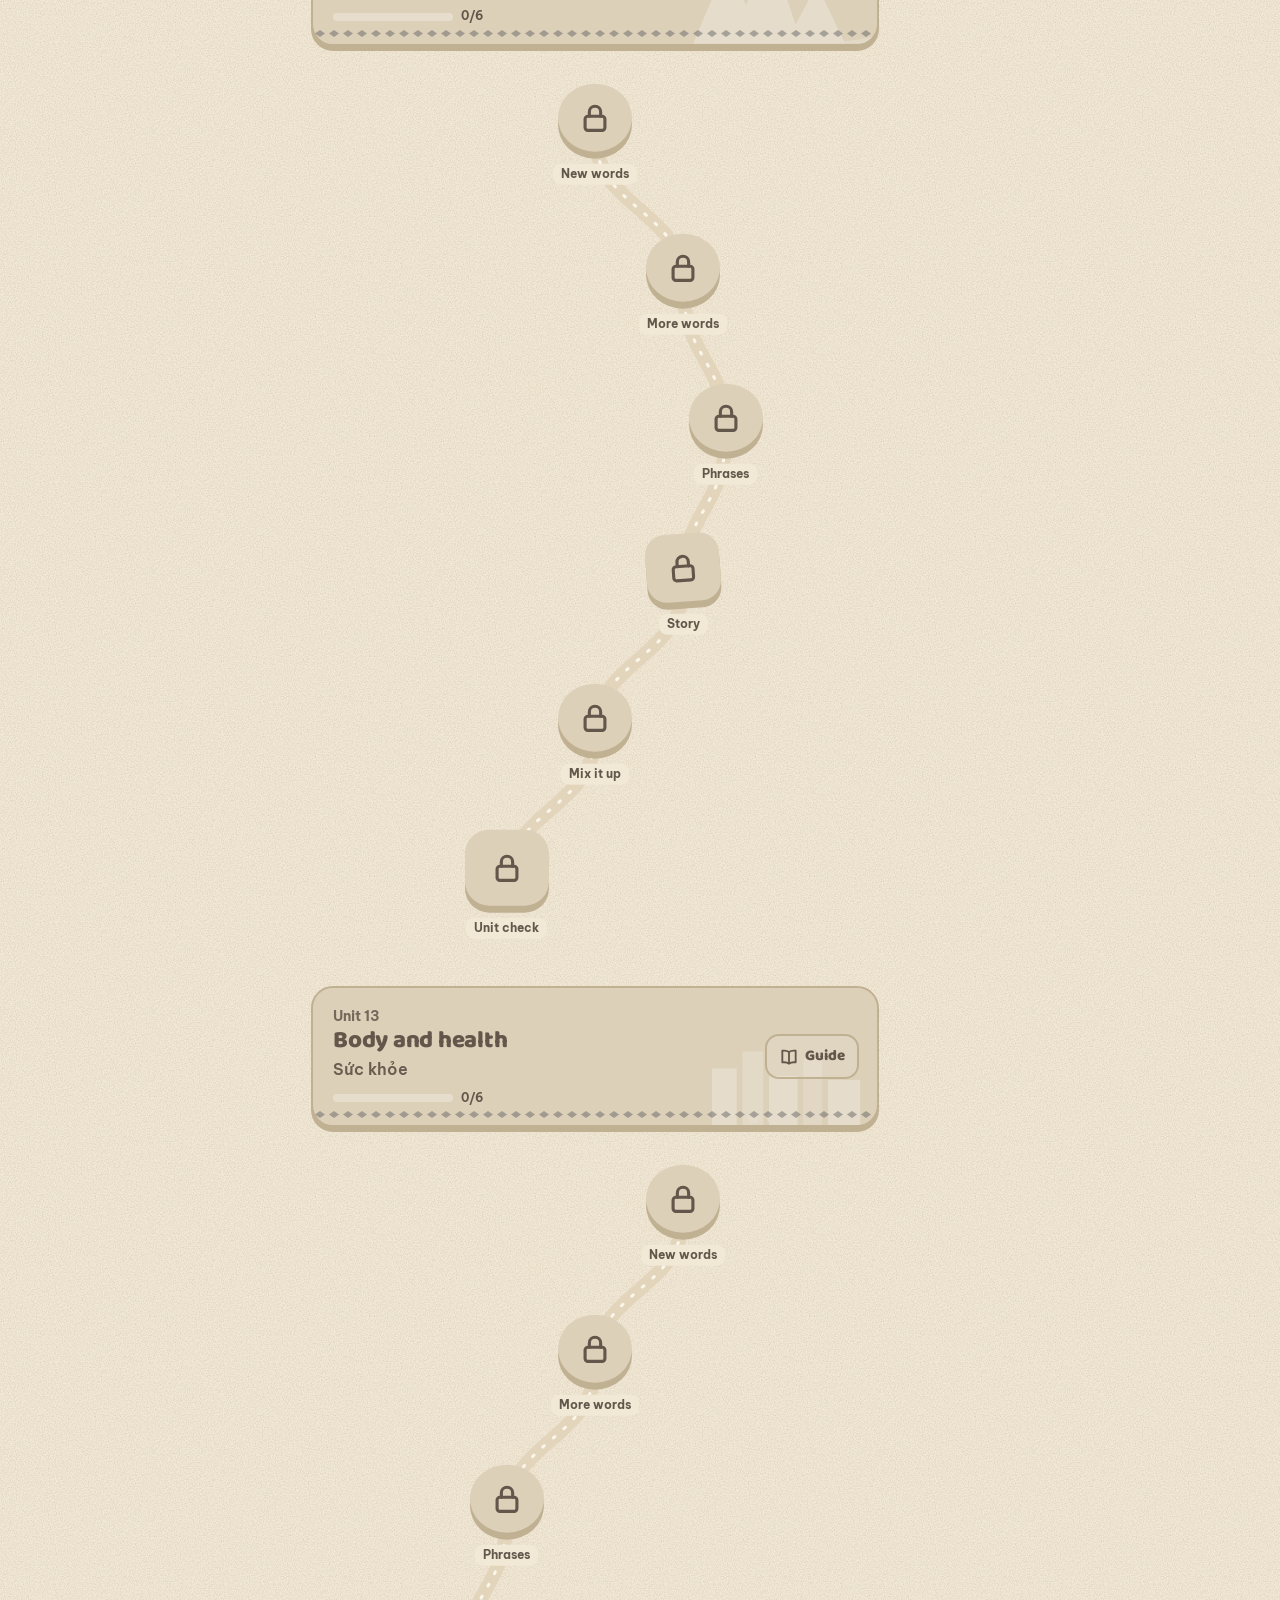
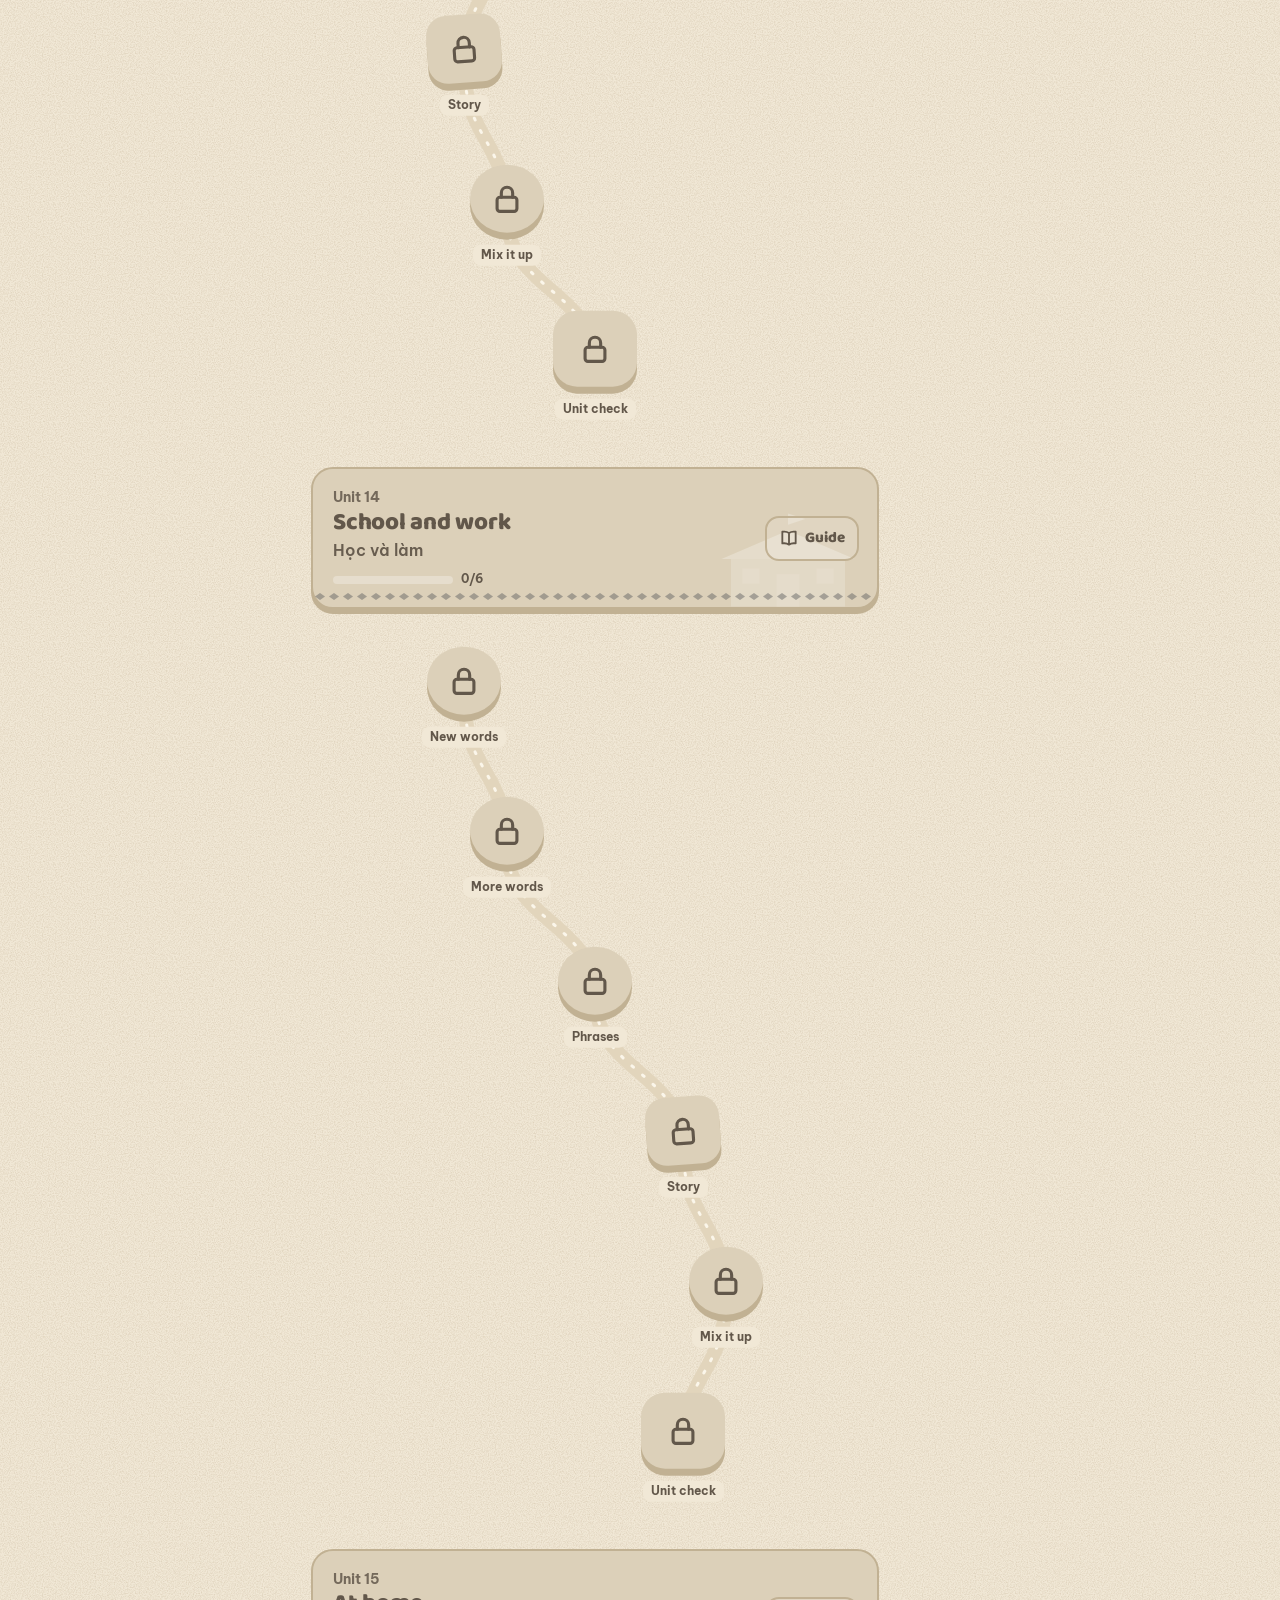
==== commit a6f4f71f: "Add Family chat: read texts without accent marks or with shortcuts, pick the right spelling, reply w" ====
--- a/index.html
+++ b/index.html
@@ -44,6 +44,7 @@
 <script src="js/ui.js"></script>
 <script src="js/pitch.js"></script>
 <script src="js/telex.js"></script>
+<script src="js/chat.js"></script>
 <script src="js/app.js"></script>
 </body>
 </html>
--- a/css/styles.css
+++ b/css/styles.css
@@ -481,3 +481,17 @@
 .vpack{margin-top:18px}
 .vpack .row{gap:8px}
 .vpack .btn{flex:1;min-width:150px;cursor:pointer}
+
+.irow{display:flex;align-items:center;gap:14px;margin-top:10px}
+.irow .micbtn{width:60px;height:60px}
+.irow .micbtn svg{width:26px;height:26px}
+
+/* ---------- family chat ---------- */
+.cphone{background:var(--paper);border:2px solid var(--rule);border-radius:var(--r-l);padding:14px;margin:12px 0;box-shadow:0 4px 0 var(--rule)}
+.cmsg{display:flex;gap:10px;align-items:flex-end}
+.cmsg .ava{width:40px;height:40px;flex:none}
+.cfrom{font-size:.78rem;font-weight:800;color:var(--ink-2)}
+.cbub{background:var(--page);border-radius:18px 18px 18px 4px;padding:9px 14px;font-size:1.15rem;margin-top:2px;display:inline-block}
+.cme{display:flex;justify-content:flex-end;min-height:0;padding:10px 14px}
+.cme:empty{display:none}
+.cbub.me{background:var(--leaf);color:#fff;border-radius:18px 18px 4px 18px}
